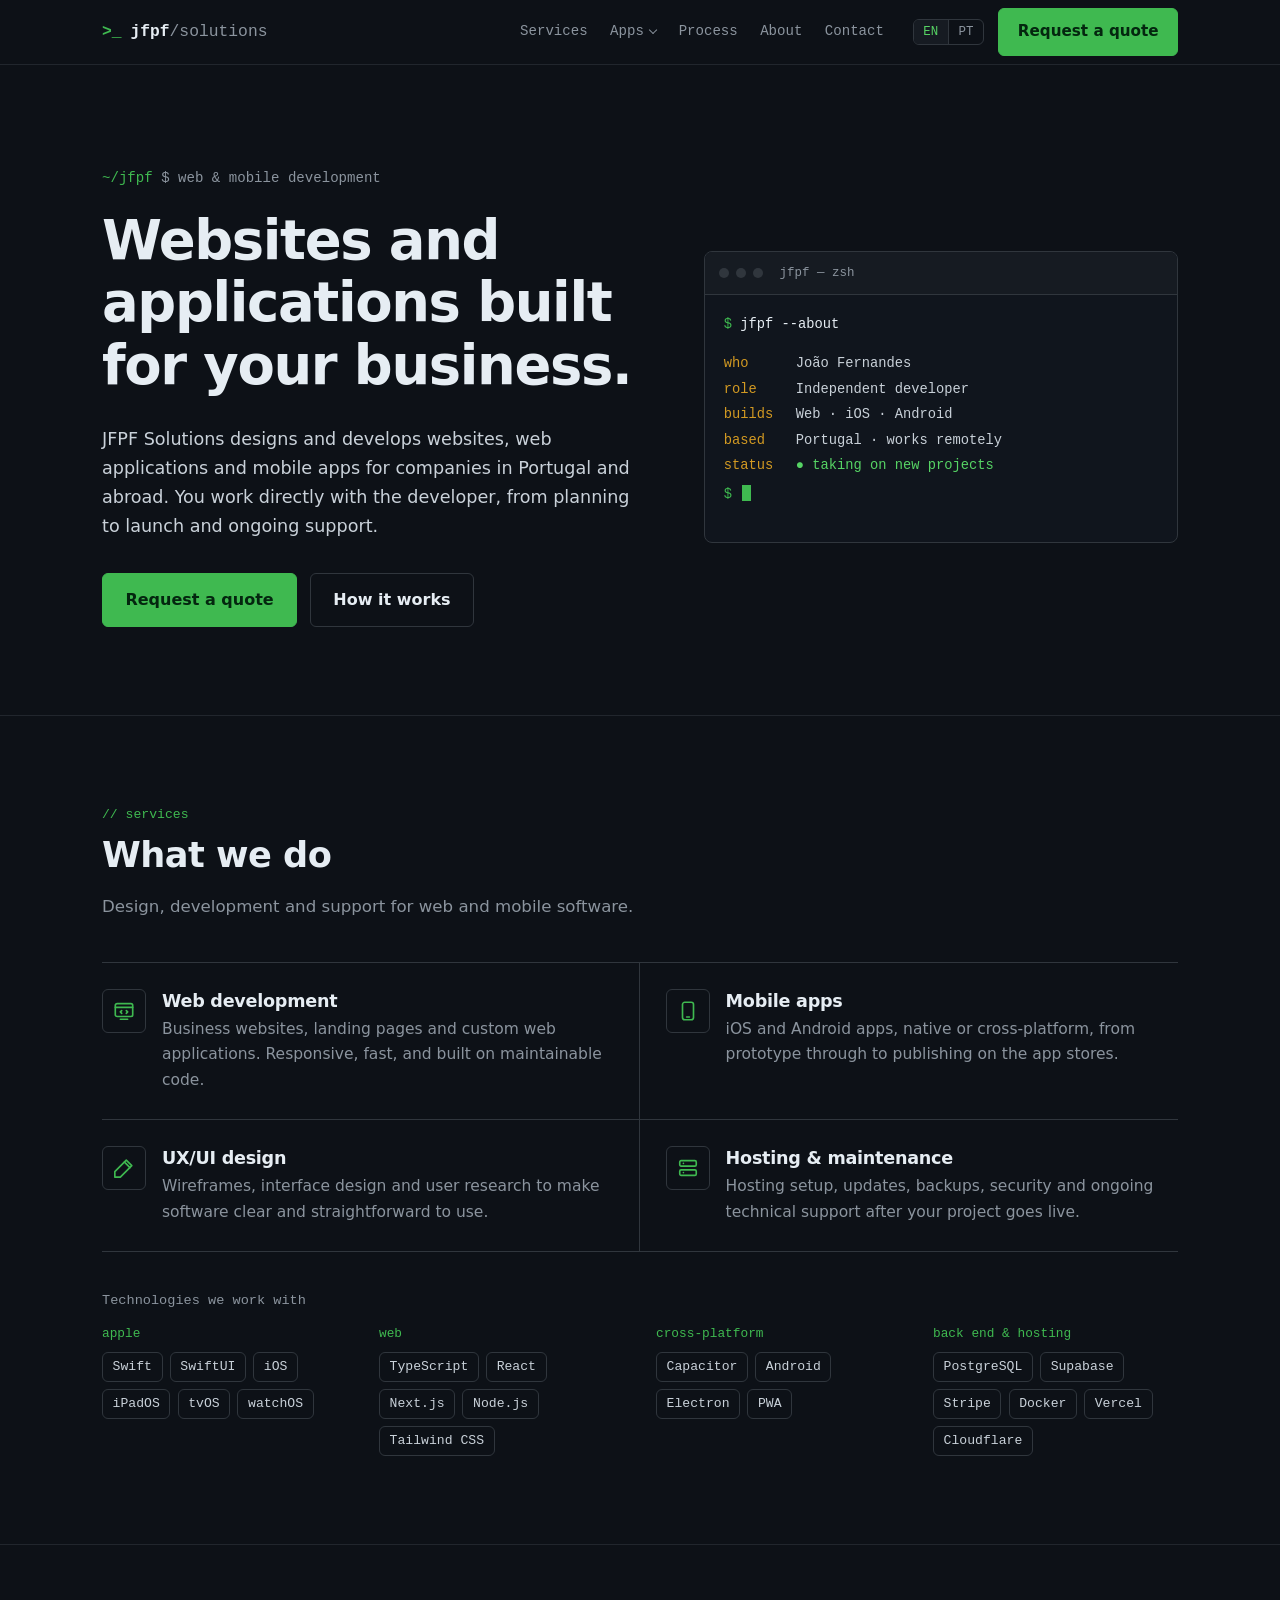
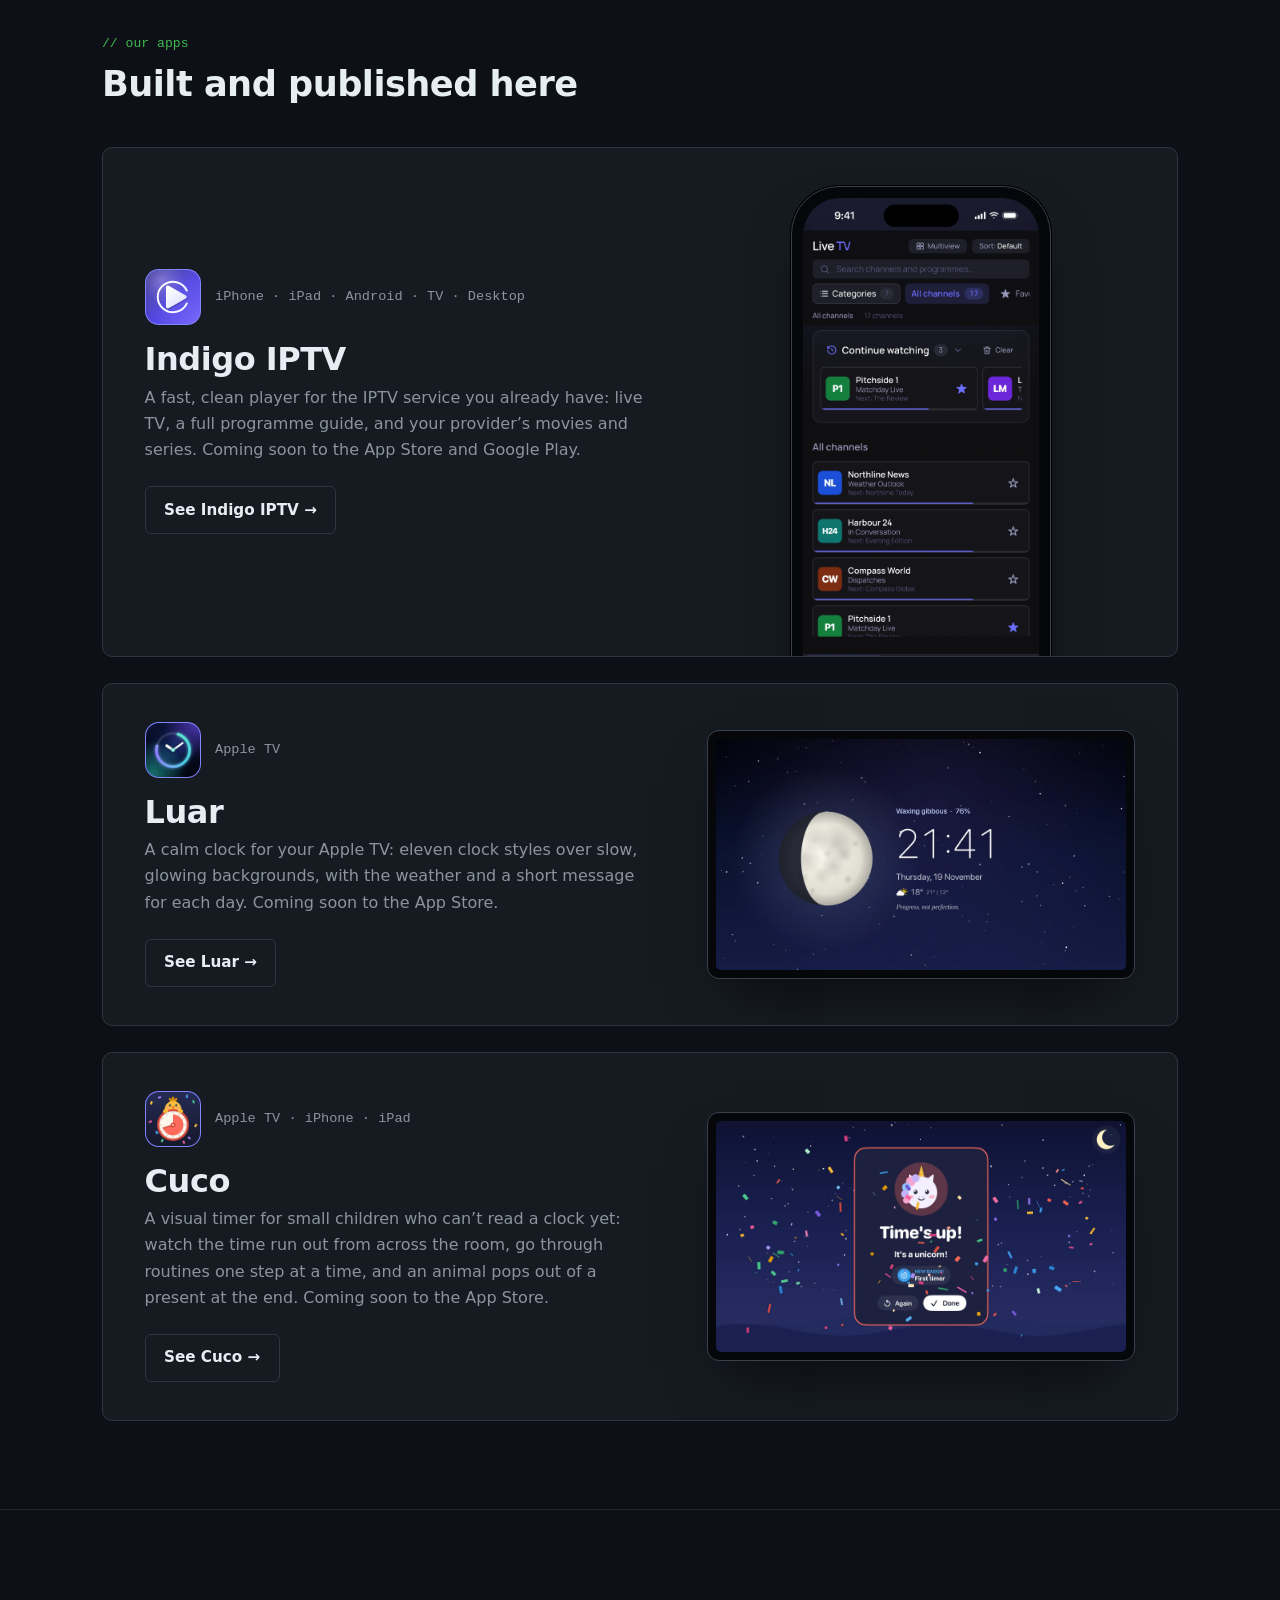
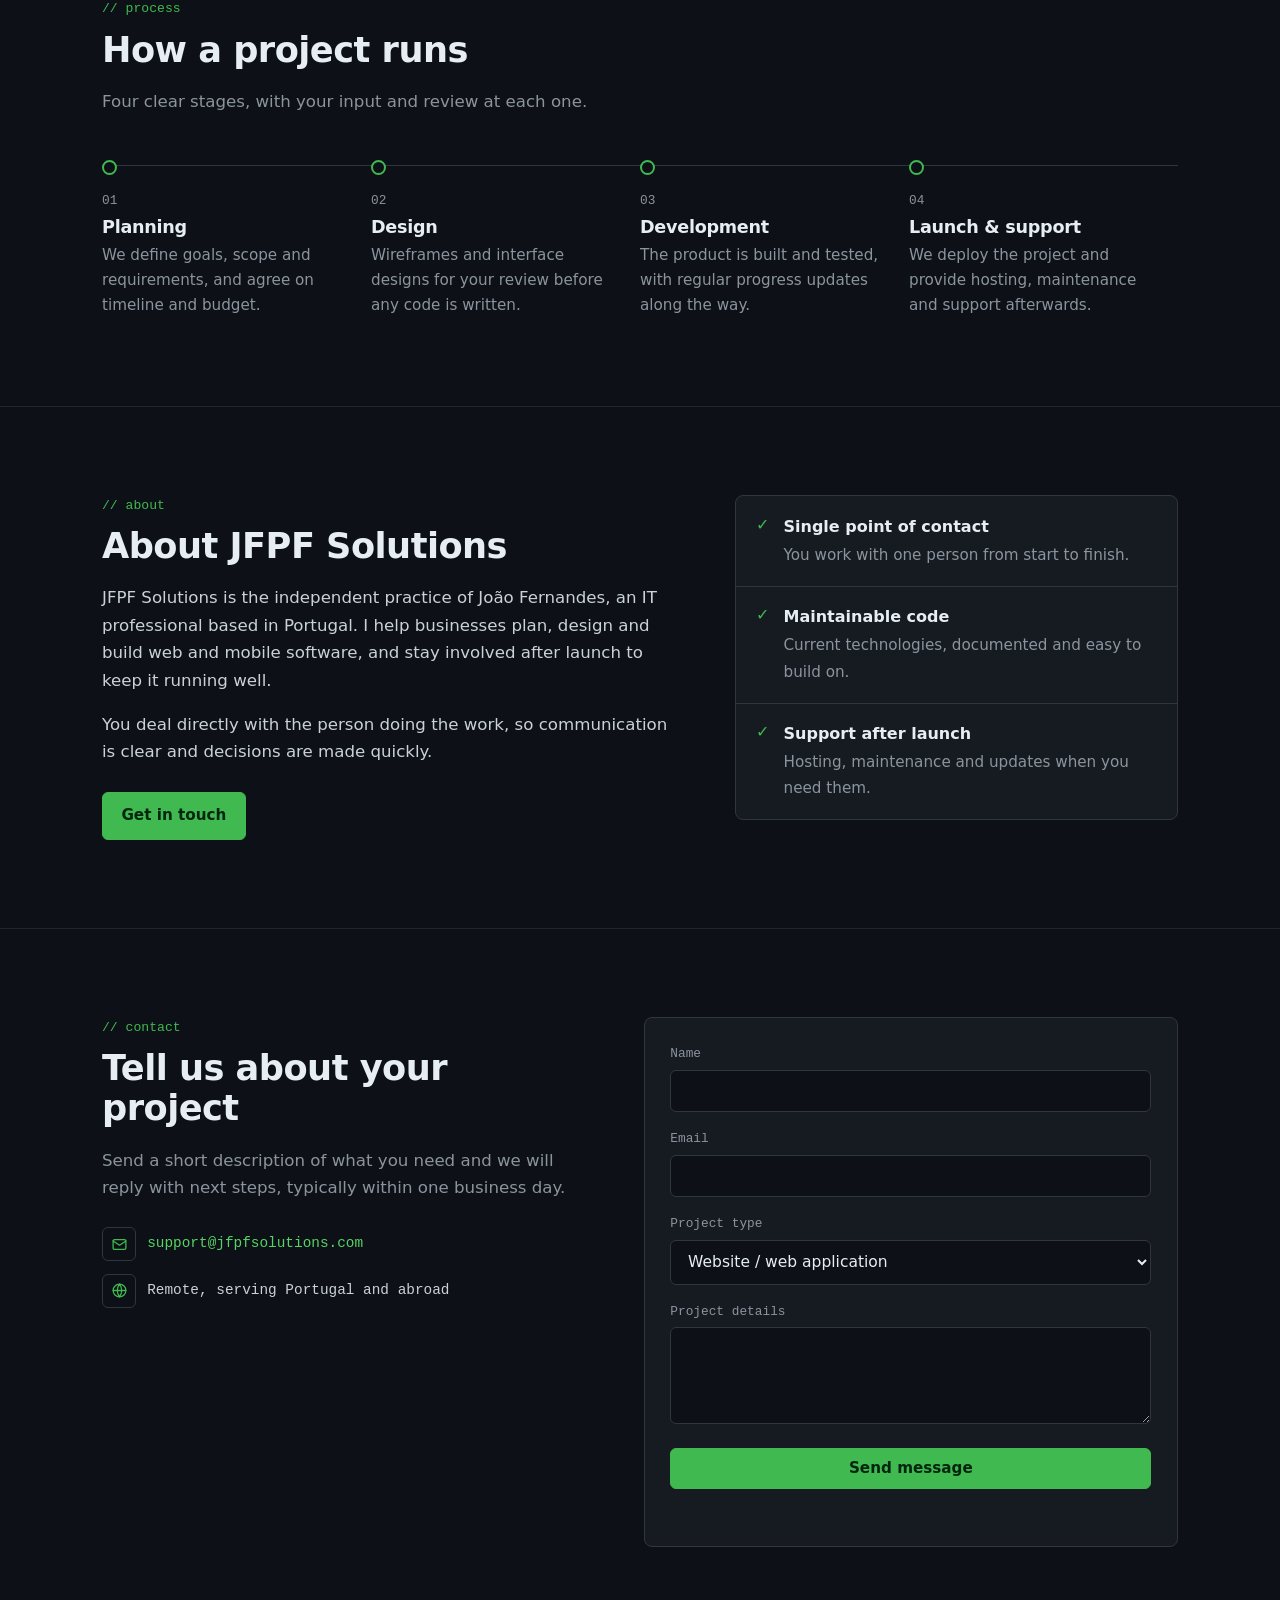
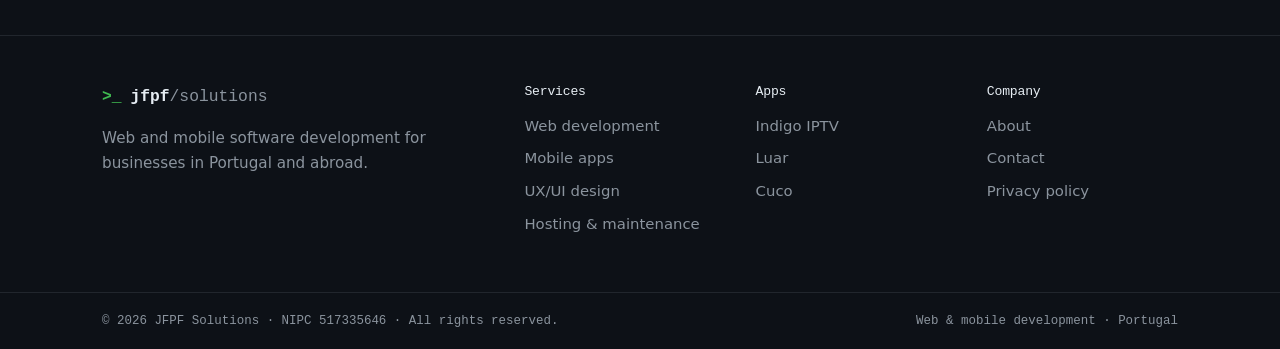
==== index.html @ 8427fa87 "Cuco: app page and privacy policy - /cuco/: the visual timer for children on Apple TV, iPhone and iP" ====
<!doctype html>
<html lang="en">
<head>
<meta charset="utf-8">
<meta name="viewport" content="width=device-width, initial-scale=1">
<title>JFPF Solutions — Web &amp; Mobile Development</title>
<meta name="description" content="JFPF Solutions designs and develops websites, web applications and mobile apps for businesses in Portugal and abroad.">
<link rel="icon" href="assets/favicon.svg">
<link rel="stylesheet" href="css/styles.css">
</head>
<body>

<!-- ===== HEADER ===== -->
<header class="site-header" id="top">
  <div class="container header-inner">
    <a href="#top" class="brand" aria-label="JFPF Solutions">
      <span class="brand-mark" aria-hidden="true">&gt;_</span>
      <span>jfpf<span class="brand-sub">/solutions</span></span>
    </a>

    <button class="nav-toggle" id="navToggle" aria-label="Menu" aria-expanded="false">
      <span></span><span></span><span></span>
    </button>

    <nav class="main-nav" id="mainNav">
      <ul>
        <li><a href="#services" data-en="Services" data-pt="Serviços">Services</a></li>
        <li class="nav-menu">
          <details>
            <summary data-en="Apps" data-pt="Apps">Apps</summary>
            <!-- New app: add it here, in privacy/index.html, in the footer and in #apps. -->
            <ul>
              <li><a href="indigo-iptv/"><img src="assets/indigo/icon.svg" alt="" width="36" height="36"><span>Indigo IPTV<small data-en="Player for your IPTV service" data-pt="Leitor para o seu serviço IPTV">Player for your IPTV service</small></span></a></li>
              <li><a href="luar/"><img src="assets/luar/icon.webp" alt="" width="36" height="36"><span>Luar<small data-en="A calm clock for Apple TV" data-pt="Um relógio calmo para a Apple TV">A calm clock for Apple TV</small></span></a></li>
              <li><a href="cuco/"><img src="assets/cuco/icon.webp" alt="" width="36" height="36"><span>Cuco<small data-en="A visual timer for children" data-pt="Um temporizador visual para crianças">A visual timer for children</small></span></a></li>
              <li class="nav-menu-all"><a href="#apps" data-en="All apps →" data-pt="Todas as apps →">All apps →</a></li>
            </ul>
          </details>
        </li>
        <li><a href="#process" data-en="Process" data-pt="Processo">Process</a></li>
        <li><a href="#about" data-en="About" data-pt="Sobre">About</a></li>
        <li><a href="#contact" data-en="Contact" data-pt="Contacto">Contact</a></li>
      </ul>
      <div class="nav-actions">
        <div class="lang-toggle" role="group" aria-label="Language">
          <button data-lang="en" class="active">EN</button>
          <button data-lang="pt">PT</button>
        </div>
        <a href="#contact" class="btn btn-primary" data-en="Request a quote" data-pt="Pedir orçamento">Request a quote</a>
      </div>
    </nav>
  </div>
</header>

<main>

<!-- ===== HERO ===== -->
<section class="hero">
  <div class="container hero-inner">
    <div>
      <p class="prompt"><b>~/jfpf</b> $ <span data-en="web &amp; mobile development" data-pt="desenvolvimento web e mobile">web &amp; mobile development</span></p>
      <h1 data-en="Websites and applications built for your business."
          data-pt="Websites e aplicações à medida do seu negócio.">
        Websites and applications built for your business.</h1>
      <p class="hero-lead"
         data-en="JFPF Solutions designs and develops websites, web applications and mobile apps for companies in Portugal and abroad. You work directly with the developer, from planning to launch and ongoing support."
         data-pt="A JFPF Solutions concebe e desenvolve websites, aplicações web e apps móveis para empresas em Portugal e no estrangeiro. Trabalha diretamente com o programador, do planeamento ao lançamento e ao suporte contínuo.">
        JFPF Solutions designs and develops websites, web applications and mobile apps for companies in Portugal and abroad. You work directly with the developer, from planning to launch and ongoing support.</p>
      <div class="hero-actions">
        <a href="#contact" class="btn btn-primary btn-lg" data-en="Request a quote" data-pt="Pedir orçamento">Request a quote</a>
        <a href="#process" class="btn btn-outline btn-lg" data-en="How it works" data-pt="Como funciona">How it works</a>
      </div>
    </div>

    <div class="term" aria-label="JFPF Solutions at a glance" role="figure">
      <div class="term-bar" aria-hidden="true"><i></i><i></i><i></i><span>jfpf — zsh</span></div>
      <div class="term-body">
        <p class="cmd">jfpf --about</p>
        <dl>
          <dt data-en="who" data-pt="quem">who</dt><dd>João Fernandes</dd>
          <dt data-en="role" data-pt="função">role</dt><dd data-en="Independent developer" data-pt="Programador independente">Independent developer</dd>
          <dt data-en="builds" data-pt="faz">builds</dt><dd data-en="Web · iOS · Android" data-pt="Web · iOS · Android">Web · iOS · Android</dd>
          <dt data-en="based" data-pt="onde">based</dt><dd data-en="Portugal · works remotely" data-pt="Portugal · trabalho remoto">Portugal · works remotely</dd>
          <dt data-en="status" data-pt="estado">status</dt><dd class="ok" data-en="● taking on new projects" data-pt="● disponível para novos projetos">● taking on new projects</dd>
        </dl>
        <p class="cmd"><span class="cursor" aria-hidden="true"></span></p>
      </div>
    </div>
  </div>
</section>

<!-- ===== SERVICES ===== -->
<section class="section" id="services">
  <div class="container">
    <div class="section-head">
      <span class="eyebrow" data-en="Services" data-pt="Serviços">Services</span>
      <h2 data-en="What we do" data-pt="O que fazemos">What we do</h2>
      <p data-en="Design, development and support for web and mobile software."
         data-pt="Conceção, desenvolvimento e suporte de software web e mobile.">
        Design, development and support for web and mobile software.</p>
    </div>

    <ul class="services">
      <li class="service">
        <div class="service-icon" aria-hidden="true">
          <svg viewBox="0 0 24 24" fill="none" stroke="currentColor" stroke-width="1.8" stroke-linecap="round" stroke-linejoin="round"><rect x="2.5" y="4" width="19" height="14" rx="2"/><path d="M2.5 8h19M8 21h8"/><path d="M9.5 11.5 8 13l1.5 1.5M14.5 11.5 16 13l-1.5 1.5"/></svg>
        </div>
        <div>
          <h3 data-en="Web development" data-pt="Desenvolvimento web">Web development</h3>
          <p data-en="Business websites, landing pages and custom web applications. Responsive, fast, and built on maintainable code."
             data-pt="Sites institucionais, páginas de destino e aplicações web à medida. Responsivos, rápidos e com código sustentável.">
            Business websites, landing pages and custom web applications. Responsive, fast, and built on maintainable code.</p>
        </div>
      </li>

      <li class="service">
        <div class="service-icon" aria-hidden="true">
          <svg viewBox="0 0 24 24" fill="none" stroke="currentColor" stroke-width="1.8" stroke-linecap="round" stroke-linejoin="round"><rect x="6" y="2.5" width="12" height="19" rx="2.5"/><path d="M10.5 18.5h3"/></svg>
        </div>
        <div>
          <h3 data-en="Mobile apps" data-pt="Aplicações móveis">Mobile apps</h3>
          <p data-en="iOS and Android apps, native or cross-platform, from prototype through to publishing on the app stores."
             data-pt="Apps iOS e Android, nativas ou multiplataforma, do protótipo à publicação nas lojas.">
            iOS and Android apps, native or cross-platform, from prototype through to publishing on the app stores.</p>
        </div>
      </li>

      <li class="service">
        <div class="service-icon" aria-hidden="true">
          <svg viewBox="0 0 24 24" fill="none" stroke="currentColor" stroke-width="1.8" stroke-linecap="round" stroke-linejoin="round"><path d="M14.5 3.5 20.5 9.5 8 22H2v-6z"/><path d="M12.5 5.5 18.5 11.5"/></svg>
        </div>
        <div>
          <h3 data-en="UX/UI design" data-pt="Design UX/UI">UX/UI design</h3>
          <p data-en="Wireframes, interface design and user research to make software clear and straightforward to use."
             data-pt="Wireframes, design de interfaces e investigação de utilizadores para tornar o software claro e simples de usar.">
            Wireframes, interface design and user research to make software clear and straightforward to use.</p>
        </div>
      </li>

      <li class="service">
        <div class="service-icon" aria-hidden="true">
          <svg viewBox="0 0 24 24" fill="none" stroke="currentColor" stroke-width="1.8" stroke-linecap="round" stroke-linejoin="round"><rect x="3" y="4" width="18" height="6" rx="1.5"/><rect x="3" y="14" width="18" height="6" rx="1.5"/><path d="M7 7h.01M7 17h.01"/></svg>
        </div>
        <div>
          <h3 data-en="Hosting &amp; maintenance" data-pt="Alojamento e manutenção">Hosting &amp; maintenance</h3>
          <p data-en="Hosting setup, updates, backups, security and ongoing technical support after your project goes live."
             data-pt="Configuração de alojamento, atualizações, cópias de segurança, segurança e suporte técnico contínuo após o lançamento.">
            Hosting setup, updates, backups, security and ongoing technical support after your project goes live.</p>
        </div>
      </li>
    </ul>

    <div class="tech">
      <h3 class="tech-title" data-en="Technologies we work with" data-pt="Tecnologias com que trabalhamos">Technologies we work with</h3>
      <div class="tech-groups">
        <div class="tech-group">
          <h4>Apple</h4>
          <ul><li>Swift</li><li>SwiftUI</li><li>iOS</li><li>iPadOS</li><li>tvOS</li><li>watchOS</li></ul>
        </div>
        <div class="tech-group">
          <h4>Web</h4>
          <ul><li>TypeScript</li><li>React</li><li>Next.js</li><li>Node.js</li><li>Tailwind CSS</li></ul>
        </div>
        <div class="tech-group">
          <h4 data-en="Cross-platform" data-pt="Multiplataforma">Cross-platform</h4>
          <ul><li>Capacitor</li><li>Android</li><li>Electron</li><li>PWA</li></ul>
        </div>
        <div class="tech-group">
          <h4 data-en="Back end &amp; hosting" data-pt="Back end e alojamento">Back end &amp; hosting</h4>
          <ul><li>PostgreSQL</li><li>Supabase</li><li>Stripe</li><li>Docker</li><li>Vercel</li><li>Cloudflare</li></ul>
        </div>
      </div>
    </div>
  </div>
</section>

<!-- ===== PRODUCT ===== -->
<section class="section" id="apps">
  <div class="container">
    <div class="section-head">
      <span class="eyebrow" data-en="Our apps" data-pt="As nossas apps">Our apps</span>
      <h2 data-en="Built and published here" data-pt="Feitas e publicadas aqui">Built and published here</h2>
    </div>
    <div class="product">
      <div>
        <div class="app-name">
          <img class="app-icon" src="assets/indigo/icon.svg" alt="" width="56" height="56">
          <span data-en="iPhone · iPad · Android · TV · Desktop" data-pt="iPhone · iPad · Android · TV · Computador">iPhone · iPad · Android · TV · Desktop</span>
        </div>
        <h3>Indigo IPTV</h3>
        <p data-en="A fast, clean player for the IPTV service you already have: live TV, a full programme guide, and your provider’s movies and series. Coming soon to the App Store and Google Play."
           data-pt="Um leitor rápido e simples para o serviço IPTV que já tem: TV em direto, um guia de programação completo e os filmes e séries do seu fornecedor. Brevemente na App Store e no Google Play.">
          A fast, clean player for the IPTV service you already have: live TV, a full programme guide, and your provider’s movies and series. Coming soon to the App Store and Google Play.</p>
        <a href="indigo-iptv/" class="btn btn-outline" data-en="See Indigo IPTV →" data-pt="Ver o Indigo IPTV →">See Indigo IPTV →</a>
      </div>
      <div class="product-shot phone phone--sm" aria-hidden="true">
        <img src="assets/indigo/phone-live.webp" alt="" width="1179" height="2556" loading="lazy">
      </div>
    </div>
    <div class="product">
      <div>
        <div class="app-name">
          <img class="app-icon" src="assets/luar/icon.webp" alt="" width="56" height="56">
          <span>Apple TV</span>
        </div>
        <h3>Luar</h3>
        <p data-en="A calm clock for your Apple TV: eleven clock styles over slow, glowing backgrounds, with the weather and a short message for each day. Coming soon to the App Store."
           data-pt="Um relógio calmo para a sua Apple TV: onze estilos de relógio sobre fundos suaves e luminosos, com a meteorologia e uma mensagem curta para cada dia. Brevemente na App Store.">
          A calm clock for your Apple TV: eleven clock styles over slow, glowing backgrounds, with the weather and a short message for each day. Coming soon to the App Store.</p>
        <a href="luar/" class="btn btn-outline" data-en="See Luar →" data-pt="Ver o Luar →">See Luar →</a>
      </div>
      <div class="product-shot product-shot--tv" aria-hidden="true">
        <div class="tablet"><img src="assets/luar/tv-moon.webp" alt="" width="2000" height="1125" loading="lazy"></div>
      </div>
    </div>
    <div class="product">
      <div>
        <div class="app-name">
          <img class="app-icon" src="assets/cuco/icon.webp" alt="" width="56" height="56">
          <span>Apple TV · iPhone · iPad</span>
        </div>
        <h3>Cuco</h3>
        <p data-en="A visual timer for small children who can’t read a clock yet: watch the time run out from across the room, go through routines one step at a time, and an animal pops out of a present at the end. Coming soon to the App Store."
           data-pt="Um temporizador visual para crianças pequenas que ainda não sabem ler as horas: o tempo a passar visto do outro lado da sala, rotinas um passo de cada vez, e no fim sai um animal de um presente. Brevemente na App Store.">
          A visual timer for small children who can’t read a clock yet: watch the time run out from across the room, go through routines one step at a time, and an animal pops out of a present at the end. Coming soon to the App Store.</p>
        <a href="cuco/" class="btn btn-outline" data-en="See Cuco →" data-pt="Ver o Cuco →">See Cuco →</a>
      </div>
      <div class="product-shot product-shot--tv" aria-hidden="true">
        <div class="tablet"><img src="assets/cuco/tv-surprise.webp" alt="" width="1920" height="1080" loading="lazy"></div>
      </div>
    </div>
  </div>
</section>

<!-- ===== PROCESS ===== -->
<section class="section" id="process">
  <div class="container">
    <div class="section-head">
      <span class="eyebrow" data-en="Process" data-pt="Processo">Process</span>
      <h2 data-en="How a project runs" data-pt="Como decorre um projeto">How a project runs</h2>
      <p data-en="Four clear stages, with your input and review at each one."
         data-pt="Quatro etapas claras, com o seu contributo e revisão em cada uma.">
        Four clear stages, with your input and review at each one.</p>
    </div>

    <ol class="steps">
      <li class="step">
        <span class="step-num">01</span>
        <h3 data-en="Planning" data-pt="Planeamento">Planning</h3>
        <p data-en="We define goals, scope and requirements, and agree on timeline and budget."
           data-pt="Definimos objetivos, âmbito e requisitos, e acordamos prazo e orçamento.">
          We define goals, scope and requirements, and agree on timeline and budget.</p>
      </li>
      <li class="step">
        <span class="step-num">02</span>
        <h3 data-en="Design" data-pt="Design">Design</h3>
        <p data-en="Wireframes and interface designs for your review before any code is written."
           data-pt="Wireframes e design de interfaces para revisão antes de escrever código.">
          Wireframes and interface designs for your review before any code is written.</p>
      </li>
      <li class="step">
        <span class="step-num">03</span>
        <h3 data-en="Development" data-pt="Desenvolvimento">Development</h3>
        <p data-en="The product is built and tested, with regular progress updates along the way."
           data-pt="O produto é construído e testado, com atualizações de progresso regulares.">
          The product is built and tested, with regular progress updates along the way.</p>
      </li>
      <li class="step">
        <span class="step-num">04</span>
        <h3 data-en="Launch &amp; support" data-pt="Lançamento e suporte">Launch &amp; support</h3>
        <p data-en="We deploy the project and provide hosting, maintenance and support afterwards."
           data-pt="Colocamos o projeto em produção e asseguramos alojamento, manutenção e suporte.">
          We deploy the project and provide hosting, maintenance and support afterwards.</p>
      </li>
    </ol>
  </div>
</section>

<!-- ===== ABOUT ===== -->
<section class="section" id="about">
  <div class="container about-grid">
    <div class="about-text">
      <span class="eyebrow" data-en="About" data-pt="Sobre">About</span>
      <h2 data-en="About JFPF Solutions" data-pt="Sobre a JFPF Solutions">About JFPF Solutions</h2>
      <p data-en="JFPF Solutions is the independent practice of João Fernandes, an IT professional based in Portugal. I help businesses plan, design and build web and mobile software, and stay involved after launch to keep it running well."
         data-pt="A JFPF Solutions é a atividade independente de João Fernandes, profissional de TI sediado em Portugal. Ajudo empresas a planear, conceber e construir software web e mobile, e mantenho o acompanhamento após o lançamento.">
        JFPF Solutions is the independent practice of João Fernandes, an IT professional based in Portugal. I help businesses plan, design and build web and mobile software, and stay involved after launch to keep it running well.</p>
      <p data-en="You deal directly with the person doing the work, so communication is clear and decisions are made quickly."
         data-pt="Trabalha diretamente com quem executa o projeto, pelo que a comunicação é clara e as decisões são rápidas.">
        You deal directly with the person doing the work, so communication is clear and decisions are made quickly.</p>
      <a href="#contact" class="btn btn-primary" data-en="Get in touch" data-pt="Entrar em contacto">Get in touch</a>
    </div>
    <ul class="about-points">
      <li><strong data-en="Single point of contact" data-pt="Ponto de contacto único">Single point of contact</strong><span data-en="You work with one person from start to finish." data-pt="Trabalha com uma pessoa do início ao fim.">You work with one person from start to finish.</span></li>
      <li><strong data-en="Maintainable code" data-pt="Código sustentável">Maintainable code</strong><span data-en="Current technologies, documented and easy to build on." data-pt="Tecnologias atuais, documentadas e fáceis de manter.">Current technologies, documented and easy to build on.</span></li>
      <li><strong data-en="Support after launch" data-pt="Suporte após o lançamento">Support after launch</strong><span data-en="Hosting, maintenance and updates when you need them." data-pt="Alojamento, manutenção e atualizações quando precisar.">Hosting, maintenance and updates when you need them.</span></li>
    </ul>
  </div>
</section>

<!-- ===== CONTACT ===== -->
<section class="section" id="contact">
  <div class="container contact-grid">
    <div class="contact-intro">
      <span class="eyebrow" data-en="Contact" data-pt="Contacto">Contact</span>
      <h2 data-en="Tell us about your project" data-pt="Fale-nos do seu projeto">Tell us about your project</h2>
      <p data-en="Send a short description of what you need and we will reply with next steps, typically within one business day."
         data-pt="Envie uma breve descrição do que precisa e responderemos com os próximos passos, normalmente em um dia útil.">
        Send a short description of what you need and we will reply with next steps, typically within one business day.</p>
      <ul class="contact-list">
        <li>
          <span class="ci" aria-hidden="true">
            <svg viewBox="0 0 24 24" fill="none" stroke="currentColor" stroke-width="1.8" stroke-linecap="round" stroke-linejoin="round"><rect x="3" y="5" width="18" height="14" rx="2"/><path d="m3 7 9 6 9-6"/></svg>
          </span>
          <a href="mailto:support@jfpfsolutions.com">support@jfpfsolutions.com</a>
        </li>
        <li>
          <span class="ci" aria-hidden="true">
            <svg viewBox="0 0 24 24" fill="none" stroke="currentColor" stroke-width="1.8" stroke-linecap="round" stroke-linejoin="round"><circle cx="12" cy="12" r="9"/><path d="M3 12h18M12 3a15 15 0 0 1 0 18M12 3a15 15 0 0 0 0 18"/></svg>
          </span>
          <span data-en="Remote, serving Portugal and abroad" data-pt="Remoto, para Portugal e estrangeiro">Remote, serving Portugal and abroad</span>
        </li>
      </ul>
    </div>

    <form class="form-card" id="contactForm" novalidate>
      <div class="field">
        <label for="c-name" data-en="Name" data-pt="Nome">Name</label>
        <input type="text" id="c-name" name="name" required autocomplete="name">
      </div>
      <div class="field">
        <label for="c-email" data-en="Email" data-pt="Email">Email</label>
        <input type="email" id="c-email" name="email" required autocomplete="email">
      </div>
      <div class="field">
        <label for="c-type" data-en="Project type" data-pt="Tipo de projeto">Project type</label>
        <select id="c-type" name="project">
          <option value="Website" data-en="Website / web application" data-pt="Website / aplicação web">Website / web application</option>
          <option value="Mobile app" data-en="Mobile app" data-pt="Aplicação móvel">Mobile app</option>
          <option value="Design" data-en="UX/UI design" data-pt="Design UX/UI">UX/UI design</option>
          <option value="Hosting" data-en="Hosting / maintenance" data-pt="Alojamento / manutenção">Hosting / maintenance</option>
          <option value="Other" data-en="Other" data-pt="Outro">Other</option>
        </select>
      </div>
      <div class="field">
        <label for="c-msg" data-en="Project details" data-pt="Detalhes do projeto">Project details</label>
        <textarea id="c-msg" name="message" rows="4" required></textarea>
      </div>
      <div class="hp-field" aria-hidden="true">
        <label>Leave empty<input type="text" name="website" tabindex="-1" autocomplete="off"></label>
      </div>
      <button type="submit" class="btn btn-primary btn-block" data-en="Send message" data-pt="Enviar mensagem">Send message</button>
      <p class="form-status" id="contactStatus" role="status"></p>
    </form>
  </div>
</section>

</main>

<!-- ===== FOOTER ===== -->
<footer class="site-footer">
  <div class="container footer-inner footer-inner--4">
    <div class="footer-brand">
      <a href="#top" class="brand" aria-label="JFPF Solutions">
        <span class="brand-mark" aria-hidden="true">&gt;_</span>
        <span>jfpf<span class="brand-sub">/solutions</span></span>
      </a>
      <p data-en="Web and mobile software development for businesses in Portugal and abroad."
         data-pt="Desenvolvimento de software web e mobile para empresas em Portugal e no estrangeiro.">
        Web and mobile software development for businesses in Portugal and abroad.</p>
    </div>
    <div class="footer-col">
      <h4 data-en="Services" data-pt="Serviços">Services</h4>
      <ul>
        <li><a href="#services" data-en="Web development" data-pt="Desenvolvimento web">Web development</a></li>
        <li><a href="#services" data-en="Mobile apps" data-pt="Aplicações móveis">Mobile apps</a></li>
        <li><a href="#services" data-en="UX/UI design" data-pt="Design UX/UI">UX/UI design</a></li>
        <li><a href="#services" data-en="Hosting &amp; maintenance" data-pt="Alojamento e manutenção">Hosting &amp; maintenance</a></li>
      </ul>
    </div>
    <div class="footer-col">
      <h4 data-en="Apps" data-pt="Apps">Apps</h4>
      <ul>
        <li><a href="indigo-iptv/">Indigo IPTV</a></li>
        <li><a href="luar/">Luar</a></li>
        <li><a href="cuco/">Cuco</a></li>
      </ul>
    </div>
    <div class="footer-col">
      <h4 data-en="Company" data-pt="Empresa">Company</h4>
      <ul>
        <li><a href="#about" data-en="About" data-pt="Sobre">About</a></li>
        <li><a href="#contact" data-en="Contact" data-pt="Contacto">Contact</a></li>
        <li><a href="privacy/" data-en="Privacy policy" data-pt="Política de privacidade">Privacy policy</a></li>
      </ul>
    </div>
  </div>
  <div class="footer-bottom">
    <div class="container footer-bottom-inner">
      <span>&copy; <span id="year"></span> JFPF Solutions &middot; NIPC 517335646 &middot;
        <span data-en="All rights reserved." data-pt="Todos os direitos reservados.">All rights reserved.</span></span>
      <span data-en="Web &amp; mobile development · Portugal" data-pt="Desenvolvimento web e mobile · Portugal">Web &amp; mobile development · Portugal</span>
    </div>
  </div>
</footer>

<script src="js/main.js"></script>
</body>
</html>
---- css/styles.css ----
/* ===== JFPF Solutions — stylesheet =====
   Dark, flat and typographic: one green accent, monospace for labels and
   navigation, 1px borders instead of shadows, no gradients. System fonts only,
   so the site loads nothing from third parties. */
:root{
  color-scheme:dark;
  --bg:#0d1117;
  --bg-2:#10151d;
  --surface:#161b22;
  --line:#30363d;
  --line-soft:#21262d;
  --text:#e6edf3;
  --text-2:#c9d1d9;
  --muted:#8b949e;
  --green:#3fb950;
  --green-hi:#56d364;
  --green-ink:#04260f;
  --amber:#d29922;
  --radius:6px;
  --maxw:1120px;
  --ff:system-ui,-apple-system,"Segoe UI",Roboto,Helvetica,Arial,sans-serif;
  --mono:ui-monospace,"SF Mono","JetBrains Mono","Cascadia Code",Menlo,Consolas,monospace;
}
*{box-sizing:border-box}
html{scroll-behavior:smooth}
body{margin:0;font-family:var(--ff);color:var(--text-2);background:var(--bg);line-height:1.65;-webkit-font-smoothing:antialiased}
img{max-width:100%;height:auto;display:block}
a{color:var(--green-hi);text-decoration:none}
a:hover{text-decoration:underline;text-underline-offset:3px}
h1,h2,h3,h4{line-height:1.15;margin:0 0 .5em;color:var(--text);font-weight:700;letter-spacing:-.015em}
h1{font-size:clamp(2.1rem,5vw,3.4rem);letter-spacing:-.025em}
h2{font-size:clamp(1.6rem,3.2vw,2.2rem)}
h3{font-size:1.1rem}
p{margin:0 0 1em}
.container{width:100%;max-width:var(--maxw);margin:0 auto;padding:0 22px}
.mono{font-family:var(--mono)}
:focus-visible{outline:2px solid var(--green);outline-offset:2px}

/* ===== Buttons ===== */
.btn{display:inline-flex;align-items:center;justify-content:center;gap:.5em;
  padding:.65rem 1.15rem;border-radius:var(--radius);font-weight:600;font-size:.95rem;
  border:1px solid transparent;cursor:pointer;transition:background-color .15s,border-color .15s,color .15s;white-space:nowrap;font-family:inherit}
.btn:hover{text-decoration:none}
.btn-primary{background:var(--green);color:var(--green-ink);border-color:var(--green)}
.btn-primary:hover{background:var(--green-hi);border-color:var(--green-hi)}
.btn-outline{background:transparent;color:var(--text);border-color:var(--line)}
.btn-outline:hover{border-color:var(--muted);background:var(--surface)}
.btn-lg{padding:.8rem 1.4rem;font-size:1rem}
.btn-block{width:100%}

/* ===== Header ===== */
.site-header{position:sticky;top:0;z-index:50;background:var(--bg);border-bottom:1px solid var(--line-soft)}
.header-inner{display:flex;align-items:center;justify-content:space-between;height:64px;gap:1rem}
.brand{display:flex;align-items:center;gap:.55rem;color:var(--text);font-family:var(--mono);font-weight:700;font-size:1.02rem}
.brand:hover{text-decoration:none}
.brand-mark{color:var(--green)}
.brand-sub{color:var(--muted);font-weight:500}
.main-nav{display:flex;align-items:center;gap:1.8rem}
.main-nav>ul{display:flex;align-items:center;gap:1.4rem;list-style:none;margin:0;padding:0}
.main-nav>ul>li>a{display:block;color:var(--muted);font-family:var(--mono);font-size:.88rem;white-space:nowrap}
.main-nav>ul>li>a:hover{color:var(--text);text-decoration:none}

/* Apps menu: one header entry however many apps there are. It's a <details>,
   so it opens without JavaScript; main.js closes it on outside click / Escape. */
.nav-menu{position:relative}
.nav-menu summary{display:flex;align-items:center;gap:.45em;cursor:pointer;list-style:none;user-select:none;
  color:var(--muted);font-family:var(--mono);font-size:.88rem;white-space:nowrap}
.nav-menu summary::-webkit-details-marker{display:none}
.nav-menu summary::after{content:"";width:.36em;height:.36em;border:solid currentColor;border-width:0 1.5px 1.5px 0;
  transform:translateY(-.15em) rotate(45deg);transition:transform .15s}
.nav-menu details[open] summary::after{transform:translateY(.1em) rotate(-135deg)}
.nav-menu summary:hover,.nav-menu details[open] summary{color:var(--text)}
.nav-menu ul{position:absolute;top:calc(100% + 21px);left:50%;transform:translateX(-50%);width:max-content;min-width:280px;list-style:none;margin:0;padding:.4rem;
  background:var(--surface);border:1px solid var(--line);border-radius:0 0 8px 8px}
.nav-menu ul a{display:flex;align-items:center;gap:.8rem;padding:.55rem .6rem;border-radius:var(--radius);
  color:var(--text);font-weight:600;font-size:.94rem;line-height:1.3}
.nav-menu ul a:hover{background:var(--bg-2);text-decoration:none}
.nav-menu ul img{width:36px;height:36px;border-radius:9px;flex:0 0 auto}
.nav-menu ul small{display:block;margin-top:.15rem;font-family:var(--mono);font-weight:400;font-size:.74rem;color:var(--muted)}
.nav-menu .nav-menu-all{margin-top:.35rem;padding-top:.35rem;border-top:1px solid var(--line-soft)}
.nav-menu .nav-menu-all a{font-family:var(--mono);font-weight:400;font-size:.8rem;color:var(--muted)}
.nav-menu .nav-menu-all a:hover{color:var(--text)}
.nav-actions{display:flex;align-items:center;gap:.9rem}
.lang-toggle{display:inline-flex;border:1px solid var(--line);border-radius:var(--radius);overflow:hidden}
.lang-toggle button{border:0;background:none;padding:.3rem .6rem;font-family:var(--mono);font-size:.78rem;color:var(--muted);cursor:pointer}
.lang-toggle button+button{border-left:1px solid var(--line)}
.lang-toggle button.active{background:var(--surface);color:var(--green-hi)}

.nav-toggle{display:none;flex-direction:column;gap:5px;background:none;border:0;cursor:pointer;padding:8px}
.nav-toggle span{width:22px;height:2px;background:var(--text);transition:.2s}
.nav-toggle[aria-expanded="true"] span:nth-child(1){transform:translateY(7px) rotate(45deg)}
.nav-toggle[aria-expanded="true"] span:nth-child(2){opacity:0}
.nav-toggle[aria-expanded="true"] span:nth-child(3){transform:translateY(-7px) rotate(-45deg)}

/* ===== Hero ===== */
.hero{padding:clamp(3.5rem,8vw,6.5rem) 0 clamp(3rem,7vw,5.5rem);border-bottom:1px solid var(--line-soft)}
.hero-inner{display:grid;grid-template-columns:1.15fr 1fr;gap:3.5rem;align-items:center}
.prompt{font-family:var(--mono);font-size:.88rem;color:var(--muted);margin:0 0 1.2rem}
.prompt b{color:var(--green);font-weight:500}
.hero h1{max-width:16ch}
.hero-lead{font-size:1.1rem;color:var(--text-2);max-width:56ch;margin:1.1rem 0 2rem}
.hero-actions{display:flex;gap:.8rem;flex-wrap:wrap}

/* Terminal window: plain facts, set out like command output. */
.term{background:var(--bg-2);border:1px solid var(--line);border-radius:8px;overflow:hidden;font-family:var(--mono);font-size:.86rem}
.term-bar{display:flex;align-items:center;gap:7px;padding:.65rem .9rem;border-bottom:1px solid var(--line);background:var(--surface)}
.term-bar i{width:10px;height:10px;border-radius:50%;background:var(--line)}
.term-bar span{margin-left:.6rem;color:var(--muted);font-size:.78rem}
.term-body{padding:1.1rem 1.2rem 1.3rem;line-height:1.85}
.term-body .cmd{color:var(--text)}
.term-body .cmd::before{content:"$ ";color:var(--green)}
.term-body dl{display:grid;grid-template-columns:max-content 1fr;gap:0 1.4rem;margin:.4rem 0 .2rem}
.term-body dt{color:var(--amber)}
.term-body dd{margin:0;color:var(--text-2)}
.term-body .ok{color:var(--green-hi)}
.cursor{display:inline-block;width:.6em;height:1.1em;vertical-align:-.2em;background:var(--green);margin-left:.15em;animation:blink 1.1s steps(1) infinite}
@keyframes blink{50%{opacity:0}}
@media (prefers-reduced-motion:reduce){.cursor{animation:none}html{scroll-behavior:auto}}

/* ===== Sections ===== */
.section{padding:clamp(3.5rem,7vw,5.5rem) 0;border-bottom:1px solid var(--line-soft)}
.section-head{max-width:640px;margin:0 0 2.6rem}
.section-head p{color:var(--muted);font-size:1.04rem;margin:0}
.eyebrow{display:block;font-family:var(--mono);font-size:.82rem;color:var(--green);margin-bottom:.6rem;text-transform:lowercase}
.eyebrow::before{content:"// "}

/* ===== Services: a ruled list rather than a row of icon cards ===== */
.services{list-style:none;margin:0;padding:0;display:grid;grid-template-columns:1fr 1fr;border-top:1px solid var(--line)}
.service{display:grid;grid-template-columns:44px 1fr;gap:1rem;padding:1.6rem 1.6rem 1.6rem 0;border-bottom:1px solid var(--line)}
.service:nth-child(odd){border-right:1px solid var(--line)}
.service:nth-child(even){padding-left:1.6rem;padding-right:0}
.service-icon{width:44px;height:44px;border:1px solid var(--line);border-radius:var(--radius);display:flex;align-items:center;justify-content:center;color:var(--green)}
.service-icon svg{width:22px;height:22px}
.service h3{margin:.15rem 0 .35rem}
.service p{color:var(--muted);margin:0;font-size:.97rem}

/* Technologies, grouped by area so the list can grow without turning into a wall of tags. */
.tech{margin-top:2.6rem}
.tech-title{font-family:var(--mono);font-size:.85rem;font-weight:500;color:var(--muted);letter-spacing:0;margin:0 0 1.1rem}
.tech-groups{display:grid;grid-template-columns:repeat(4,1fr);gap:1.8rem 2rem}
.tech-group h4{font-family:var(--mono);font-size:.8rem;font-weight:500;color:var(--green);letter-spacing:0;text-transform:lowercase;margin:0 0 .65rem}
.tech-group ul{list-style:none;display:flex;flex-wrap:wrap;gap:.45rem;margin:0;padding:0;font-family:var(--mono);font-size:.82rem}
.tech-group li{padding:.2rem .6rem;border:1px solid var(--line);border-radius:var(--radius);color:var(--text-2)}

/* ===== Process: one connected track ===== */
.steps{list-style:none;margin:0;padding:0;display:grid;grid-template-columns:repeat(4,1fr);gap:0;position:relative}
.step{position:relative;padding:2.1rem 1.4rem 0 0}
.step::before{content:"";position:absolute;top:.55rem;left:0;right:0;height:1px;background:var(--line)}
.step::after{content:"";position:absolute;top:calc(.55rem - 5px);left:0;width:11px;height:11px;border-radius:50%;background:var(--bg);border:2px solid var(--green)}
.step-num{display:block;font-family:var(--mono);font-size:.8rem;color:var(--muted);margin-bottom:.35rem}
.step h3{margin:0 0 .35rem}
.step p{color:var(--muted);margin:0;font-size:.95rem}

/* ===== About ===== */
.about-grid{display:grid;grid-template-columns:1.3fr 1fr;gap:3.5rem;align-items:start}
.about-text p{font-size:1.04rem}
.about-text .btn{margin-top:.6rem}
.about-points{list-style:none;margin:0;padding:0;border:1px solid var(--line);border-radius:8px;background:var(--surface)}
.about-points li{padding:1.1rem 1.3rem 1.1rem 3rem;position:relative}
.about-points li+li{border-top:1px solid var(--line)}
.about-points li::before{content:"✓";position:absolute;left:1.25rem;top:1.05rem;font-family:var(--mono);color:var(--green)}
.about-points strong{display:block;color:var(--text);margin-bottom:.1rem}
.about-points span{color:var(--muted);font-size:.95rem}

/* ===== Contact ===== */
.contact-grid{display:grid;grid-template-columns:1fr 1.1fr;gap:3.5rem;align-items:start}
.contact-intro p{color:var(--muted);font-size:1.04rem}
.contact-list{list-style:none;margin:1.6rem 0 0;padding:0;display:grid;gap:.8rem;font-family:var(--mono);font-size:.9rem}
.contact-list li{display:flex;align-items:center;gap:.7rem;color:var(--text-2)}
.ci{width:34px;height:34px;flex:0 0 auto;border:1px solid var(--line);border-radius:var(--radius);display:flex;align-items:center;justify-content:center;color:var(--green)}
.ci svg{width:17px;height:17px}
.form-card{background:var(--surface);border:1px solid var(--line);border-radius:8px;padding:1.6rem}
.field{margin-bottom:1rem}
.field label{display:block;font-family:var(--mono);font-size:.8rem;margin-bottom:.35rem;color:var(--muted)}
.field input,.field select,.field textarea{width:100%;padding:.7rem .8rem;border:1px solid var(--line);border-radius:var(--radius);
  font-family:inherit;font-size:.97rem;color:var(--text);background:var(--bg)}
.field input:focus,.field select:focus,.field textarea:focus{outline:none;border-color:var(--green);box-shadow:0 0 0 3px rgba(63,185,80,.18)}
.field textarea{resize:vertical}
.field .invalid{border-color:#f85149}
.hp-field{position:absolute!important;left:-9999px;width:1px;height:1px;overflow:hidden}
.form-status{margin:.9rem 0 0;font-size:.92rem;min-height:1.2em}
.form-status.ok{color:var(--green-hi)}.form-status.err{color:#f85149}

/* ===== Footer ===== */
.site-footer{background:var(--bg);color:var(--muted)}
.footer-inner{display:grid;grid-template-columns:2fr 1fr 1fr;gap:2.5rem;padding:3rem 22px}
.footer-inner--4{grid-template-columns:2fr 1fr 1fr 1fr}
.footer-brand p{margin:.9rem 0 0;max-width:36ch;font-size:.95rem}
.footer-col h4{font-family:var(--mono);font-weight:500;font-size:.82rem;color:var(--text);margin-bottom:.9rem}
.footer-col ul{list-style:none;padding:0;margin:0;font-size:.93rem}
.footer-col li{margin-bottom:.5rem}
.footer-col a{color:var(--muted)}
.footer-col a:hover{color:var(--text)}
.footer-bottom{border-top:1px solid var(--line-soft)}
.footer-bottom-inner{display:flex;justify-content:space-between;gap:1rem;flex-wrap:wrap;padding:1.1rem 22px;font-family:var(--mono);font-size:.78rem;color:var(--muted)}

/* ===== Language blocks =====
   Long passages (the privacy policy, FAQ answers) are written out once per
   language rather than as data-en/data-pt attributes; main.js sets <html lang>. */
html:not([lang="pt"]) .only-pt,html[lang="pt"] .only-en{display:none!important}

/* ===== Product teaser (home) ===== */
.product{display:grid;grid-template-columns:1.2fr 1fr;gap:3rem;align-items:center;
  border:1px solid var(--line);border-radius:10px;background:var(--surface);padding:2.4rem 2.6rem;overflow:hidden}
.product h3{font-size:clamp(1.5rem,2.6vw,2rem);margin-bottom:.4rem}
.product p{color:var(--muted)}
.product-shot{justify-self:center;margin-bottom:-6.5rem}
.product .btn{margin-top:.4rem}
.product+.product{margin-top:1.6rem}

/* ===== Device frames for screenshots ===== */
.phone{position:relative;width:min(300px,72vw);border-radius:54px;padding:12px;
  background:#05070a;border:1px solid #3a414b;box-shadow:0 0 0 1px #000,0 30px 60px -20px rgba(0,0,0,.7)}
.phone img,.phone video{display:block;width:100%;height:auto;aspect-ratio:1179/2556;object-fit:cover;border-radius:42px}
.phone--sm{width:min(260px,64vw);border-radius:48px;padding:11px}
.phone--sm img{border-radius:37px}
.tablet{border-radius:26px;padding:14px;background:#05070a;border:1px solid #3a414b;box-shadow:0 30px 60px -24px rgba(0,0,0,.7)}
.tablet img{border-radius:14px;width:100%}
.landscape{border-radius:40px;padding:12px;background:#05070a;border:1px solid #3a414b;box-shadow:0 30px 60px -24px rgba(0,0,0,.7)}
.landscape img{border-radius:29px;width:100%}

/* ===== App page ===== */
.crumbs{font-family:var(--mono);font-size:.82rem;color:var(--muted);margin:0 0 1.4rem}
.crumbs a{color:var(--muted)}
.crumbs a:hover{color:var(--text)}
.app-hero{display:grid;grid-template-columns:1.1fr 1fr;gap:4.5rem;align-items:center}
.app-hero .phones{display:flex;justify-content:center;align-items:flex-end;gap:0;padding:1rem 0 3rem}
.app-hero .phones .phone+.phone{margin-left:-36px;margin-bottom:-44px;transform:rotate(4deg)}
.app-name{display:flex;align-items:center;gap:.9rem;margin-bottom:1rem}
.app-icon{width:56px;height:56px;border-radius:14px;flex:0 0 auto;display:grid;place-items:center;
  background:#6c6fff;color:#fff;font-size:1.4rem;border:1px solid rgba(255,255,255,.15)}
.app-name span{font-family:var(--mono);font-size:.85rem;color:var(--muted)}
.stores{display:flex;flex-wrap:wrap;gap:.7rem;margin-top:1.8rem}
.store{display:inline-flex;flex-direction:column;justify-content:center;padding:.5rem 1rem;min-width:170px;
  border:1px solid var(--line);border-radius:var(--radius);background:var(--surface);line-height:1.3}
.store small{font-family:var(--mono);font-size:.72rem;color:var(--muted)}
.store b{color:var(--text);font-weight:600}
.notice{margin-top:1.6rem;padding:.9rem 1.1rem;border:1px solid var(--line);border-left:3px solid var(--amber);
  border-radius:var(--radius);background:var(--bg-2);font-size:.93rem;color:var(--text-2)}
.notice strong{color:var(--text)}

.gallery{display:grid;grid-template-columns:repeat(4,1fr);gap:3.2rem 2.6rem;align-items:start;padding:0 .5rem}
.gallery figure{margin:0;display:flex;flex-direction:column;align-items:center}
.gallery .phone{width:100%;max-width:240px}
.gallery figcaption,.shot figcaption{margin-top:1.3rem;font-family:var(--mono);font-size:.8rem;color:var(--muted);text-align:center}
.gallery figcaption b,.shot figcaption b{color:var(--text-2);font-weight:500}
.shot{margin:0}
.wide-shots{display:grid;grid-template-columns:1.25fr 1fr;gap:3rem;align-items:center;margin-bottom:5rem}

.platforms{list-style:none;margin:2rem 0 0;padding:0;display:flex;flex-wrap:wrap;gap:.5rem;font-family:var(--mono);font-size:.85rem}
.platforms li{padding:.25rem .65rem;border:1px solid var(--line);border-radius:var(--radius);color:var(--text-2)}
.platforms li.soon{border-style:dashed;color:var(--muted)}

.plans{display:grid;grid-template-columns:1fr 1fr;gap:1.6rem;align-items:start}
.plan{border:1px solid var(--line);border-radius:8px;background:var(--bg-2);padding:1.6rem 1.6rem 1.4rem}
.plan--premium{border-color:#6c6fff}
.plan h3{margin:0 0 .2rem}
.plan-price{font-family:var(--mono);font-size:1.5rem;color:var(--text);margin:0 0 1.2rem}
.plan-price small{display:block;font-size:.85rem;color:var(--muted);margin-top:.25rem}
.plan .about-points{background:var(--bg)}
.tv-shot{max-width:880px;margin:0 auto 5rem}
.tv-shot .tablet{border-radius:12px;padding:8px}
.tv-shot .tablet img{border-radius:5px}

/* ===== TV apps (Luar): screenshots in a thin TV frame ===== */
.app-hero .tv-shot{margin:0;max-width:none}
.tv-grid{display:grid;grid-template-columns:repeat(2,1fr);gap:3rem 2.6rem}
.tv-grid .shot .tablet,.product-shot--tv .tablet{border-radius:12px;padding:8px}
.tv-grid .shot .tablet img,.product-shot--tv .tablet img{border-radius:5px}
.product-shot--tv{margin-bottom:0;width:100%}

.faq{border-top:1px solid var(--line);max-width:820px}
.faq details{border-bottom:1px solid var(--line)}
.faq summary{cursor:pointer;list-style:none;padding:1.1rem 2rem 1.1rem 0;position:relative;color:var(--text);font-weight:600}
.faq summary::-webkit-details-marker{display:none}
.faq summary::after{content:"+";position:absolute;right:.2rem;top:1.05rem;font-family:var(--mono);color:var(--green)}
.faq details[open] summary::after{content:"−"}
.faq details p{margin:0 0 1.1rem;color:var(--muted);max-width:68ch}

/* ===== Long-form text (privacy policy) ===== */
.prose{max-width:74ch}
.prose h1{font-size:clamp(1.9rem,4vw,2.6rem)}
.prose h2{font-size:1.3rem;margin:2.4rem 0 .7rem;padding-top:1.6rem;border-top:1px solid var(--line-soft)}
.prose h3{font-size:1.02rem;margin:1.4rem 0 .4rem}
.prose p,.prose li{color:var(--text-2)}
.prose ul{padding-left:1.2rem;margin:0 0 1em}
.prose li{margin-bottom:.45rem}
.prose li::marker{color:var(--green)}
.prose code{font-family:var(--mono);font-size:.88em;color:var(--text);background:var(--surface);border:1px solid var(--line-soft);border-radius:4px;padding:.05em .35em}
.prose .meta{font-family:var(--mono);font-size:.82rem;color:var(--muted)}
.summary-box{border:1px solid var(--line);border-radius:8px;background:var(--surface);padding:1.2rem 1.4rem;margin:1.6rem 0 0}
.summary-box ul{margin:0}

/* ===== Responsive ===== */
/* Header: below 1040px the links go behind the menu button. The widest header
   (an app page in Portuguese) needs about 1010px; check that when adding links. */
@media(max-width:1040px){
  .nav-toggle{display:flex}
  .main-nav{position:fixed;inset:64px 0 auto 0;max-height:calc(100vh - 64px);overflow-y:auto;background:var(--bg);
    flex-direction:column;align-items:stretch;gap:0;padding:.6rem 0 1.2rem;border-bottom:1px solid var(--line);
    transform:translateY(-140%);visibility:hidden;transition:transform .25s ease,visibility 0s .25s}
  .main-nav.open{transform:translateY(0);visibility:visible;transition:transform .25s ease}
  .main-nav>ul{flex-direction:column;align-items:stretch;gap:0}
  .main-nav>ul>li>a{display:block;padding:.8rem 22px}
  .nav-menu summary{padding:.8rem 22px}
  .nav-menu ul{position:static;transform:none;width:auto;min-width:0;padding:0 16px .5rem;border:0;border-radius:0;background:none}
  .nav-menu .nav-menu-all{border-top:0;margin-top:0;padding-top:0}
  .nav-actions{padding:.6rem 22px 0;justify-content:space-between}
}
@media(max-width:960px){
  .hero-inner,.about-grid,.contact-grid,.app-hero,.product,.wide-shots,.plans{grid-template-columns:1fr;gap:2.4rem}
  .product-shot{margin-bottom:-5rem}
  .gallery{grid-template-columns:repeat(2,1fr);gap:3rem 3rem;padding:0 1.5rem}
  .steps{grid-template-columns:1fr 1fr;row-gap:2rem}
  .tech-groups{grid-template-columns:1fr 1fr}
  .footer-inner,.footer-inner--4{grid-template-columns:1fr 1fr}
}
@media(max-width:720px){
  .services{grid-template-columns:1fr}
  .service,.service:nth-child(odd),.service:nth-child(even){padding:1.4rem 0;border-right:0}
  .steps{grid-template-columns:1fr}
  .footer-inner,.footer-inner--4{grid-template-columns:1fr}
  .tech-groups{grid-template-columns:1fr}
  .term{font-size:.8rem}
  .product{padding:1.8rem 1.4rem}
  .app-hero .phones .phone+.phone{display:none}
  .tv-grid{grid-template-columns:1fr}
  .gallery{grid-template-columns:1fr 1fr;gap:2.4rem 1.4rem;padding:0}
}
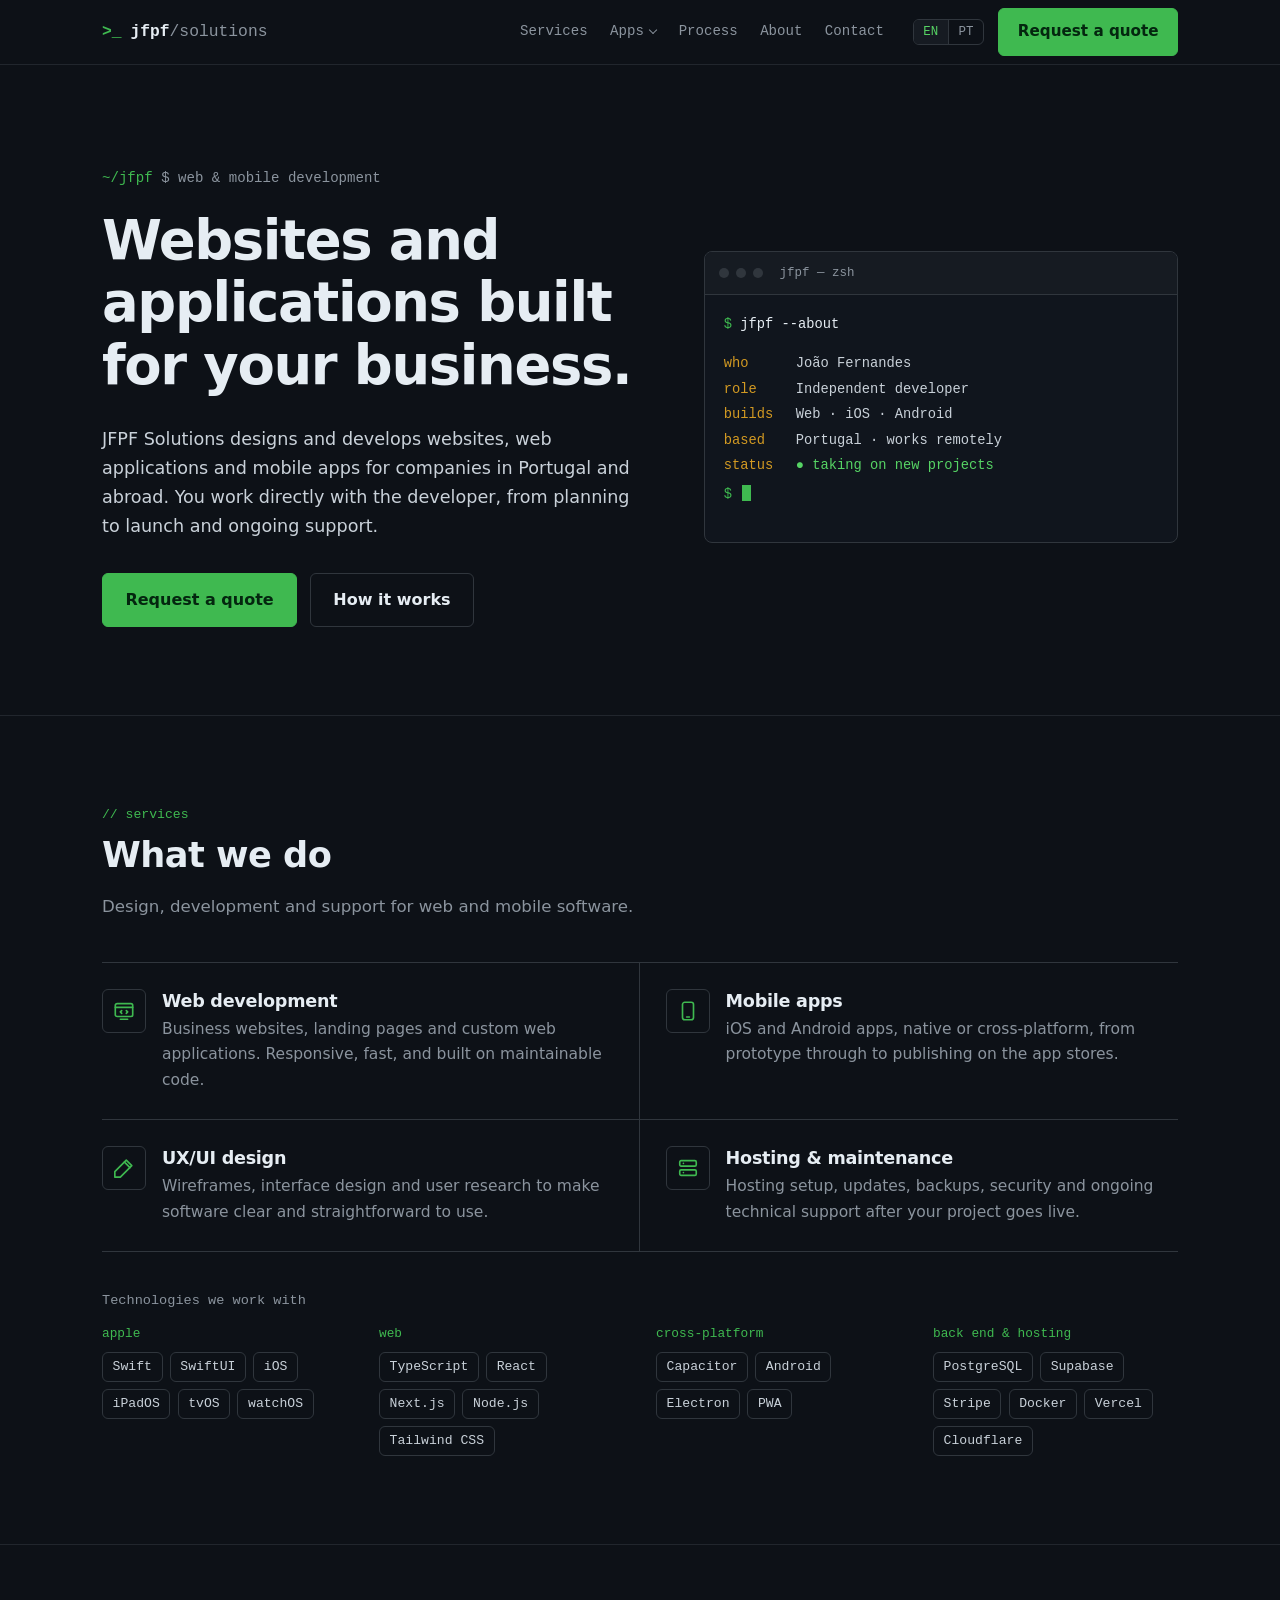
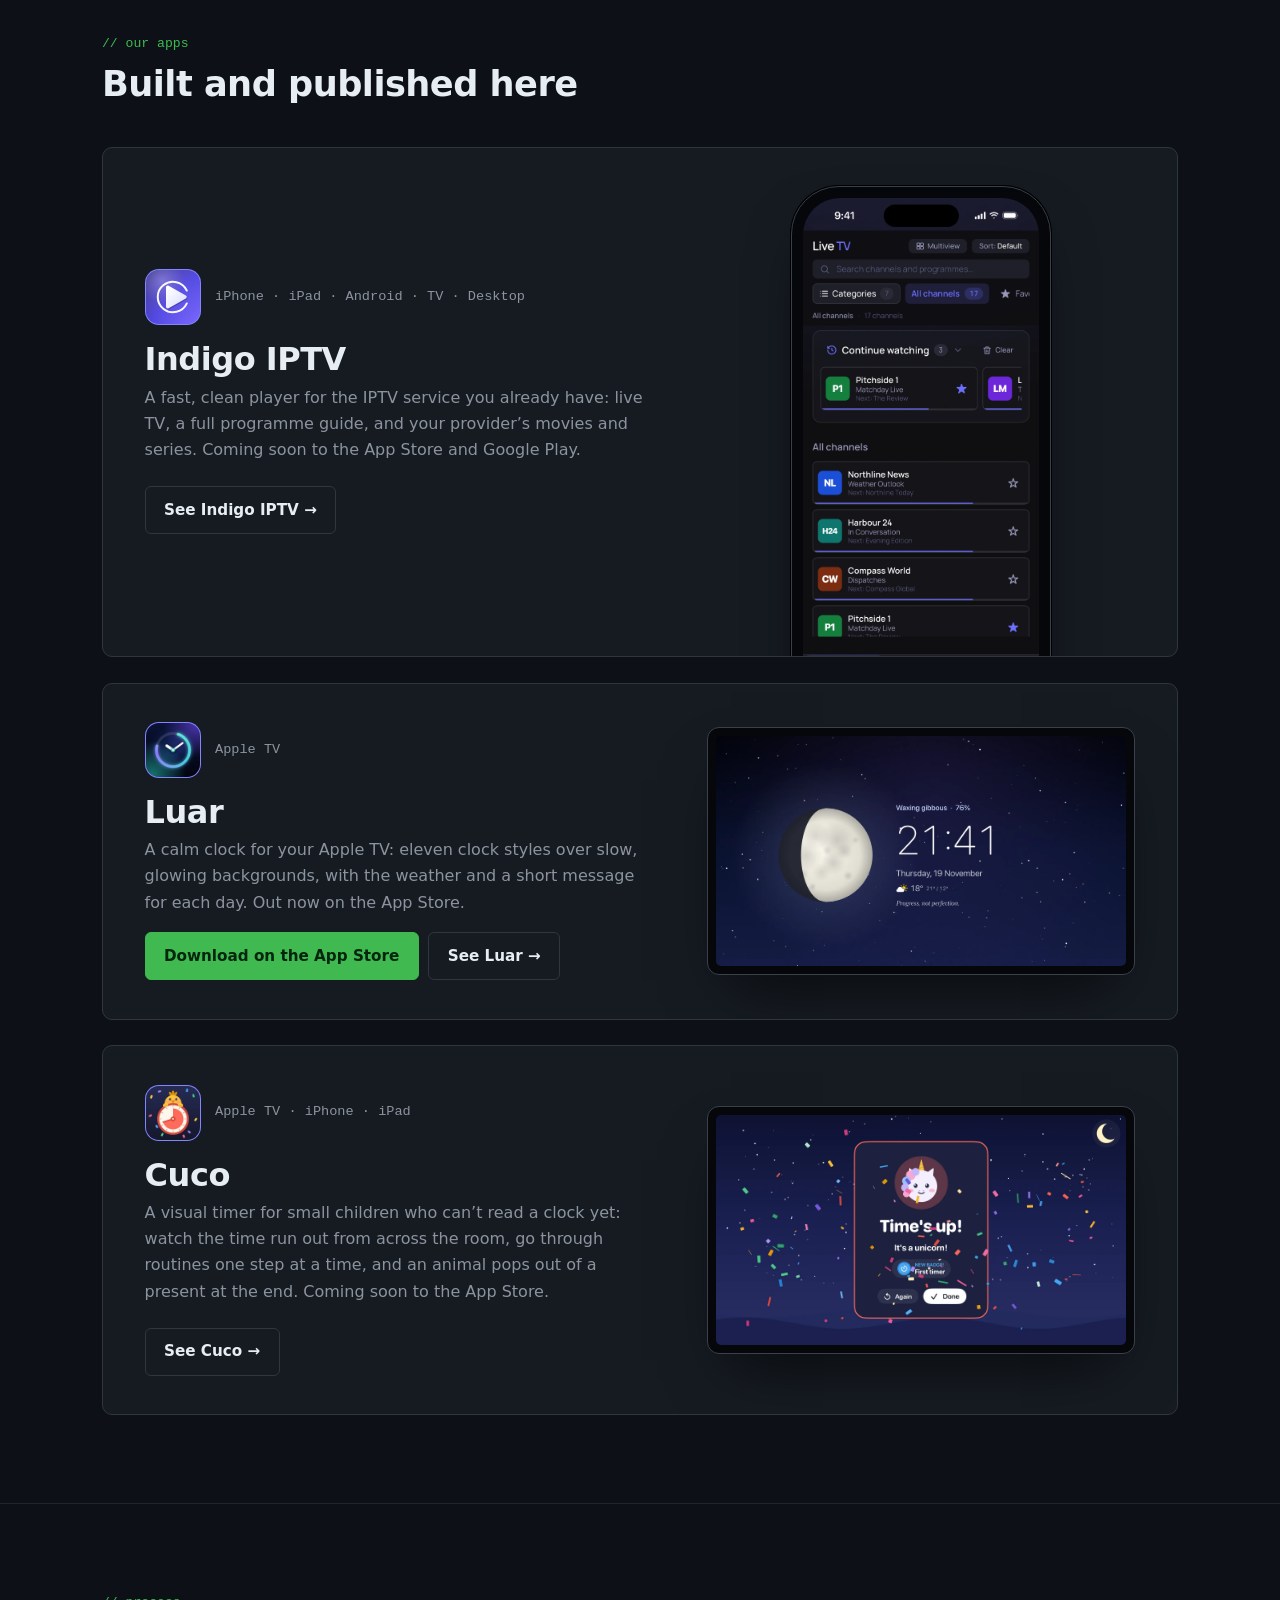
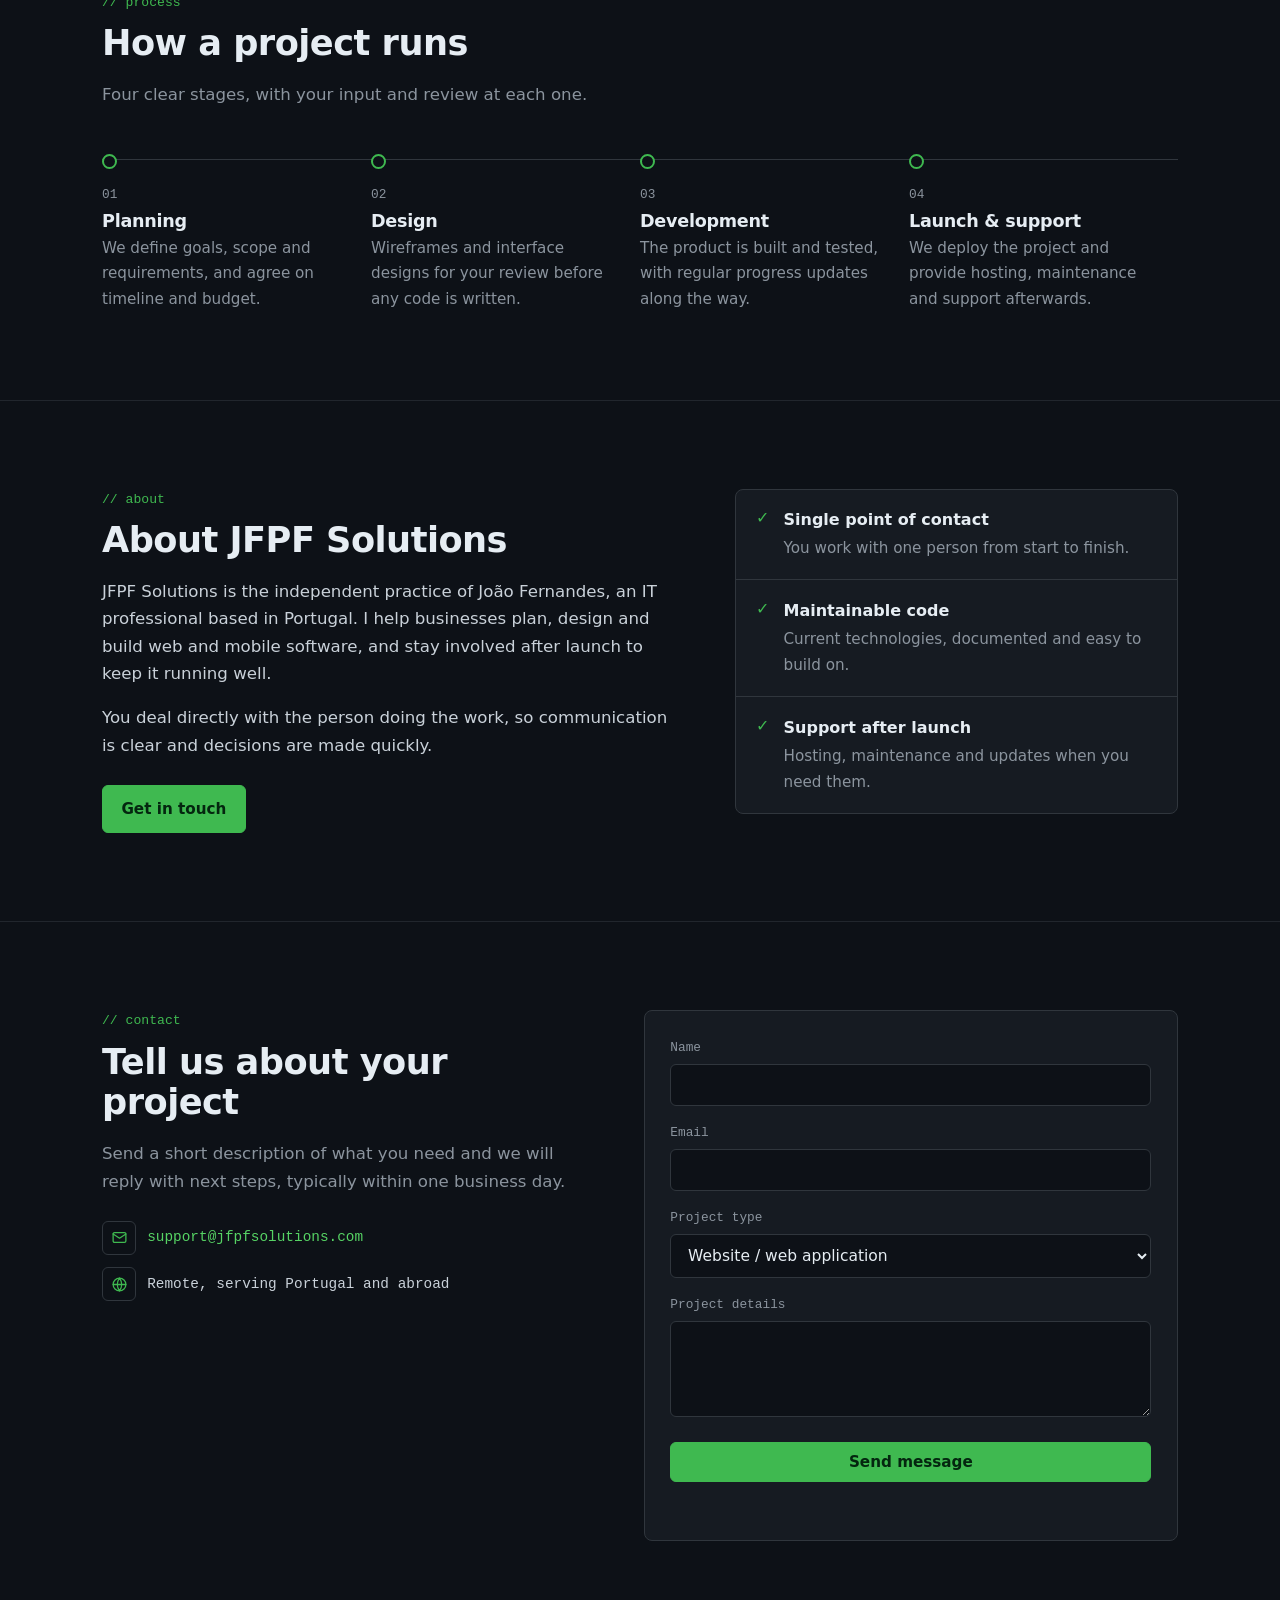
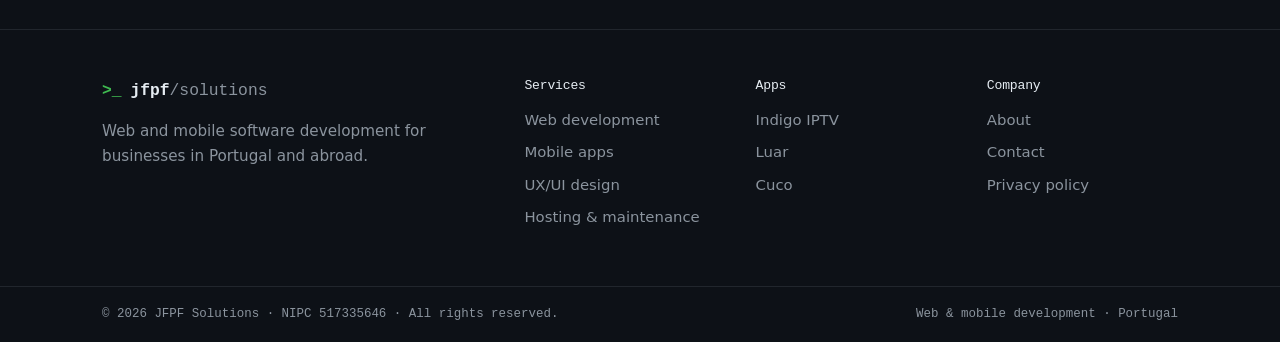
==== commit 1bccd37b: "Luar is out: App Store link on the Luar page and home page card The 'Coming soon' badge on the Luar " ====
--- a/index.html
+++ b/index.html
@@ -204,10 +204,13 @@
           <span>Apple TV</span>
         </div>
         <h3>Luar</h3>
-        <p data-en="A calm clock for your Apple TV: eleven clock styles over slow, glowing backgrounds, with the weather and a short message for each day. Coming soon to the App Store."
-           data-pt="Um relógio calmo para a sua Apple TV: onze estilos de relógio sobre fundos suaves e luminosos, com a meteorologia e uma mensagem curta para cada dia. Brevemente na App Store.">
-          A calm clock for your Apple TV: eleven clock styles over slow, glowing backgrounds, with the weather and a short message for each day. Coming soon to the App Store.</p>
-        <a href="luar/" class="btn btn-outline" data-en="See Luar →" data-pt="Ver o Luar →">See Luar →</a>
+        <p data-en="A calm clock for your Apple TV: eleven clock styles over slow, glowing backgrounds, with the weather and a short message for each day. Out now on the App Store."
+           data-pt="Um relógio calmo para a sua Apple TV: onze estilos de relógio sobre fundos suaves e luminosos, com a meteorologia e uma mensagem curta para cada dia. Já disponível na App Store.">
+          A calm clock for your Apple TV: eleven clock styles over slow, glowing backgrounds, with the weather and a short message for each day. Out now on the App Store.</p>
+        <div class="product-actions">
+          <a href="https://apps.apple.com/app/id6832809360" class="btn btn-primary" rel="noopener" data-en="Download on the App Store" data-pt="Descarregar na App Store">Download on the App Store</a>
+          <a href="luar/" class="btn btn-outline" data-en="See Luar →" data-pt="Ver o Luar →">See Luar →</a>
+        </div>
       </div>
       <div class="product-shot product-shot--tv" aria-hidden="true">
         <div class="tablet"><img src="assets/luar/tv-moon.webp" alt="" width="2000" height="1125" loading="lazy"></div>
--- a/css/styles.css
+++ b/css/styles.css
@@ -206,6 +206,8 @@
 .product p{color:var(--muted)}
 .product-shot{justify-self:center;margin-bottom:-6.5rem}
 .product .btn{margin-top:.4rem}
+.product-actions{display:flex;flex-wrap:wrap;gap:.6rem;margin-top:.4rem}
+.product-actions .btn{margin-top:0}
 .product+.product{margin-top:1.6rem}
 
 /* ===== Device frames for screenshots ===== */
@@ -235,6 +237,8 @@
   border:1px solid var(--line);border-radius:var(--radius);background:var(--surface);line-height:1.3}
 .store small{font-family:var(--mono);font-size:.72rem;color:var(--muted)}
 .store b{color:var(--text);font-weight:600}
+a.store{color:inherit;text-decoration:none;transition:border-color .15s,background .15s}
+a.store:hover{text-decoration:none;border-color:var(--green);background:var(--bg-2)}
 .notice{margin-top:1.6rem;padding:.9rem 1.1rem;border:1px solid var(--line);border-left:3px solid var(--amber);
   border-radius:var(--radius);background:var(--bg-2);font-size:.93rem;color:var(--text-2)}
 .notice strong{color:var(--text)}
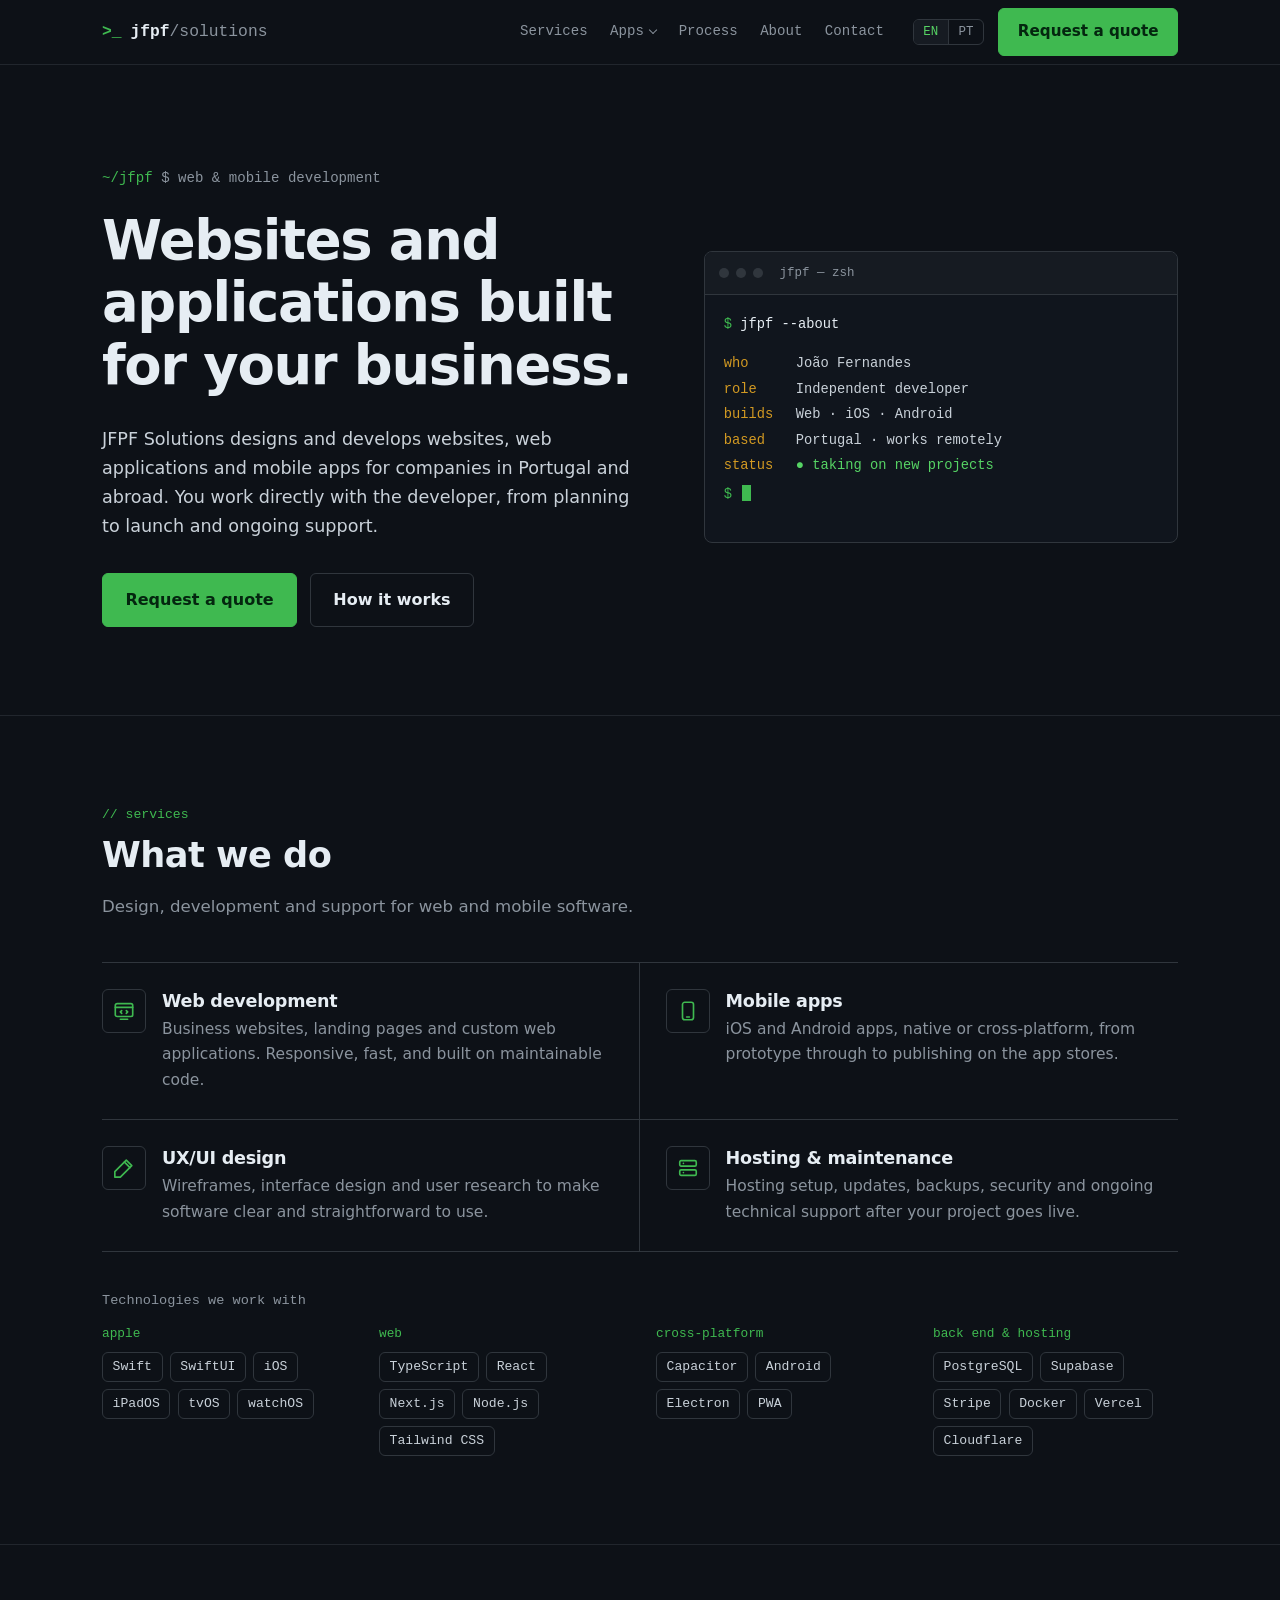
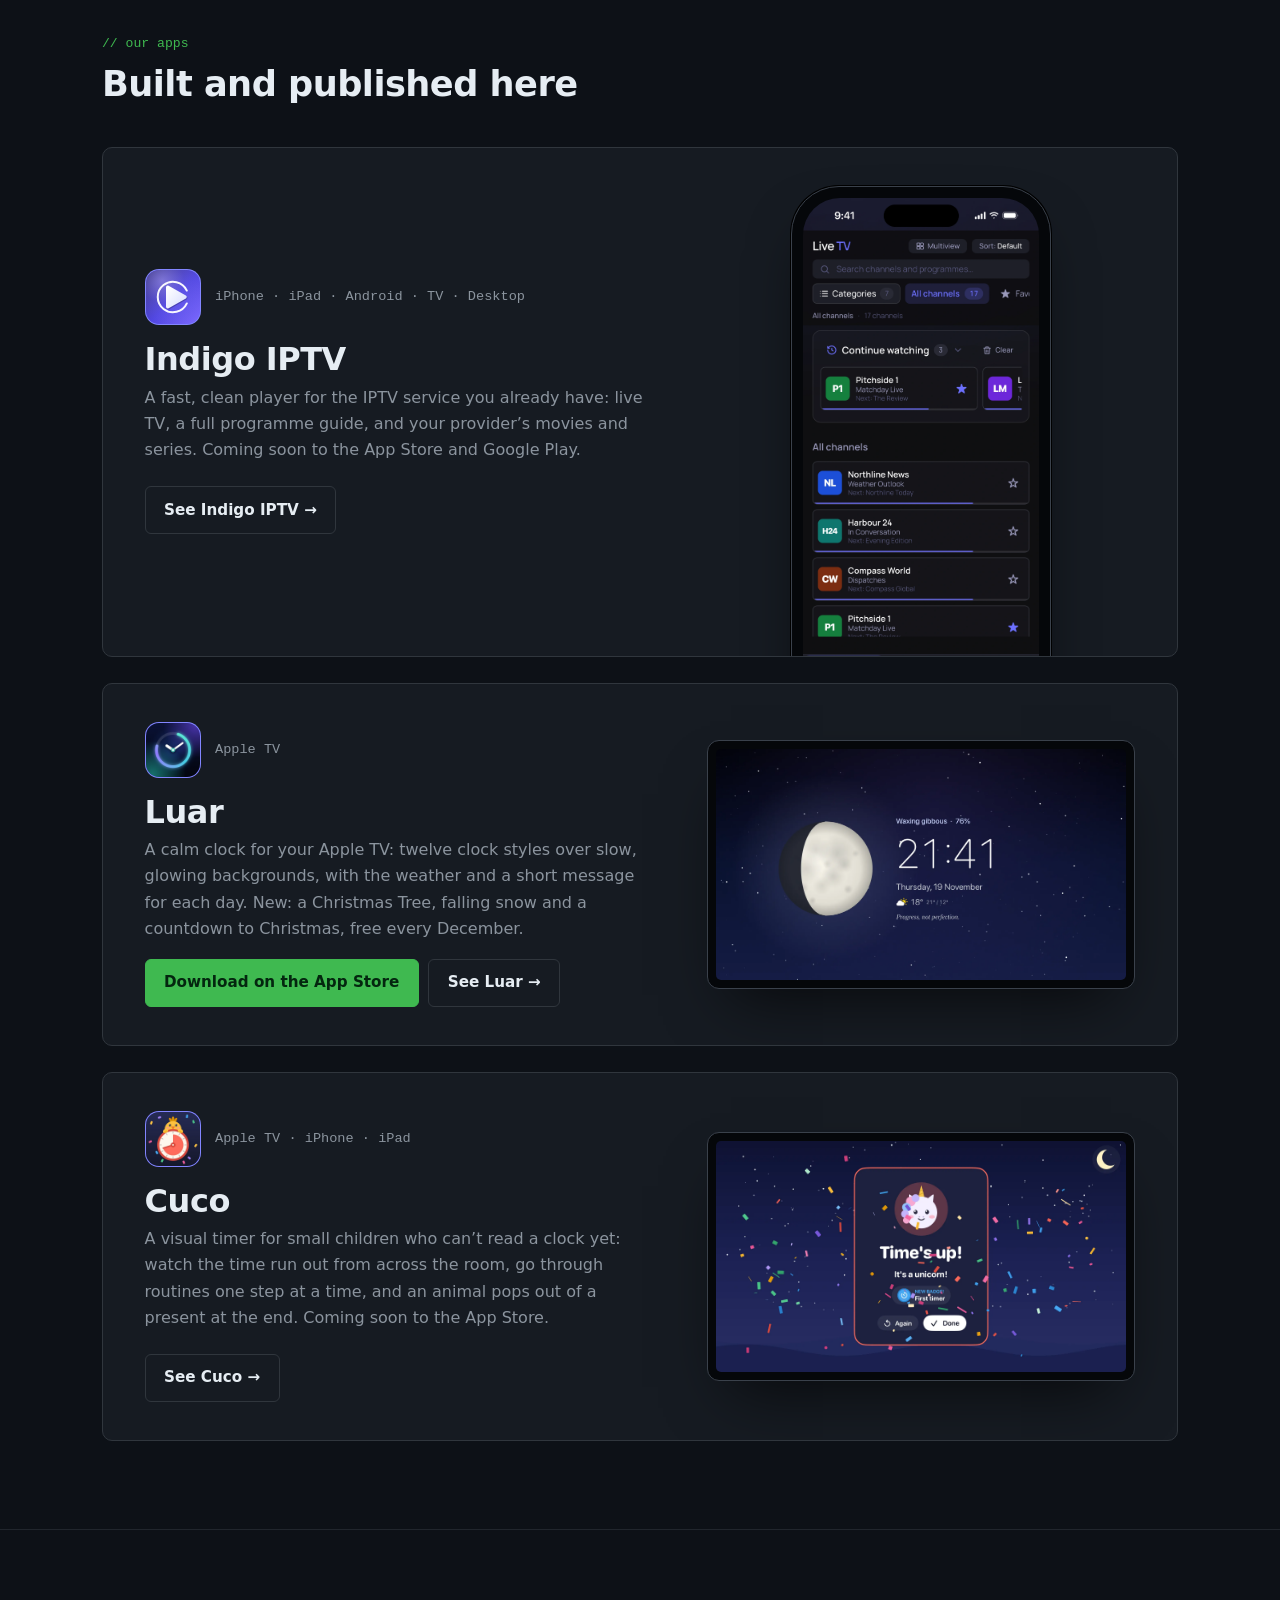
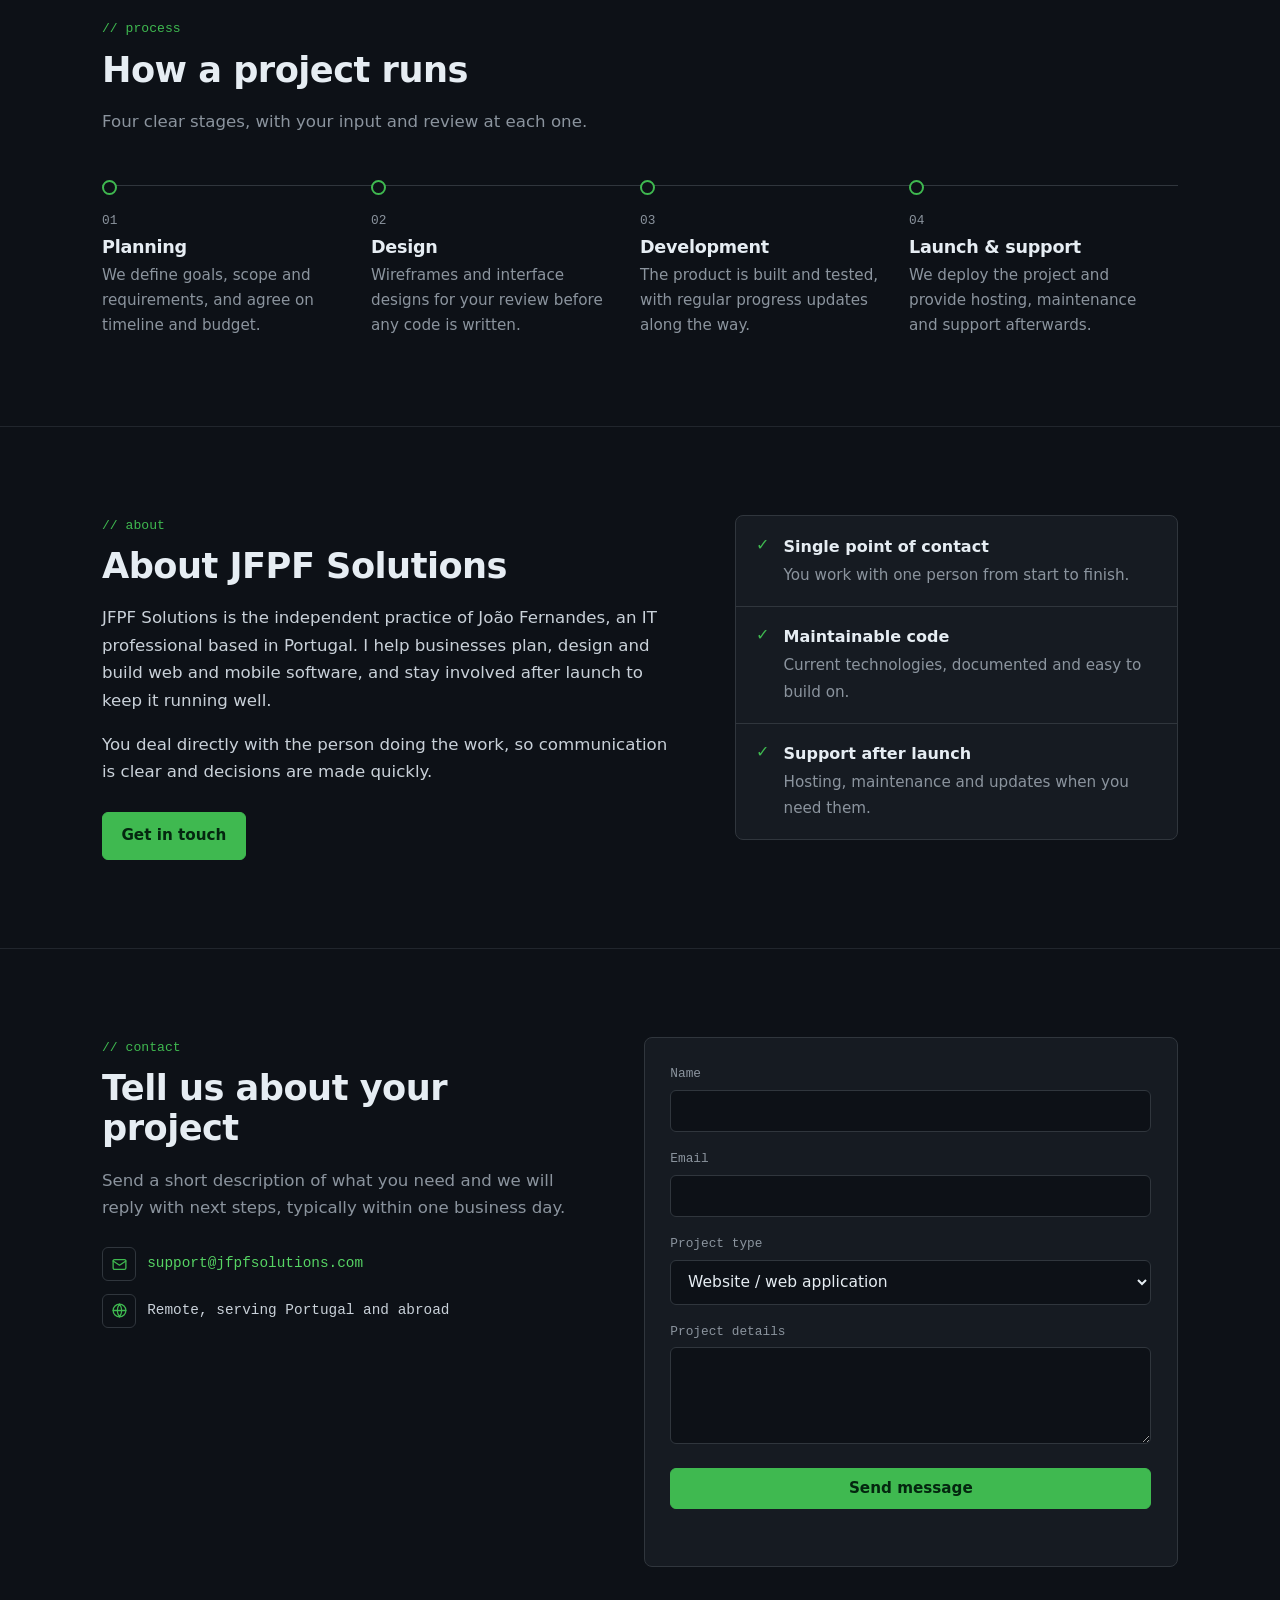
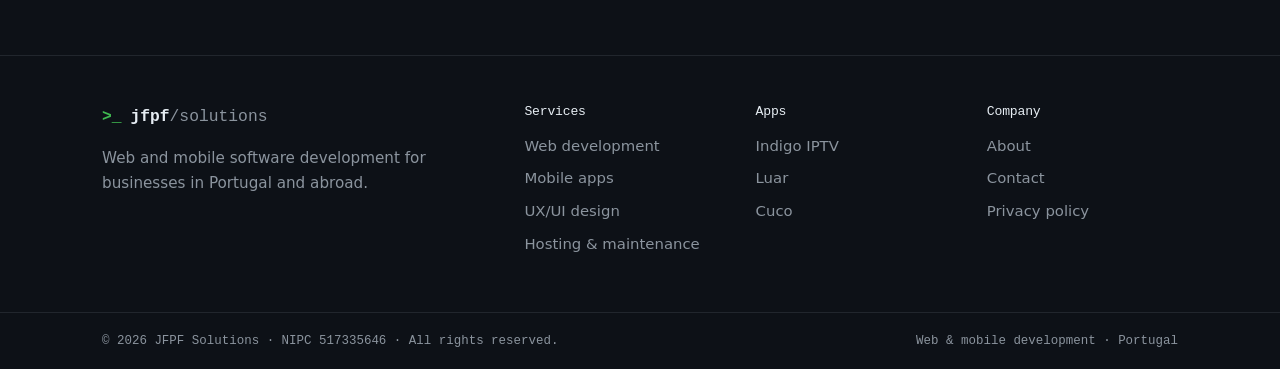
==== commit 43874825: "Luar 1.1: twelve styles and backgrounds, the Christmas pack (free every December), two Christmas scr" ====
--- a/index.html
+++ b/index.html
@@ -204,9 +204,9 @@
           <span>Apple TV</span>
         </div>
         <h3>Luar</h3>
-        <p data-en="A calm clock for your Apple TV: eleven clock styles over slow, glowing backgrounds, with the weather and a short message for each day. Out now on the App Store."
-           data-pt="Um relógio calmo para a sua Apple TV: onze estilos de relógio sobre fundos suaves e luminosos, com a meteorologia e uma mensagem curta para cada dia. Já disponível na App Store.">
-          A calm clock for your Apple TV: eleven clock styles over slow, glowing backgrounds, with the weather and a short message for each day. Out now on the App Store.</p>
+        <p data-en="A calm clock for your Apple TV: twelve clock styles over slow, glowing backgrounds, with the weather and a short message for each day. New: a Christmas Tree, falling snow and a countdown to Christmas, free every December."
+           data-pt="Um relógio calmo para a sua Apple TV: doze estilos de relógio sobre fundos suaves e luminosos, com a meteorologia e uma mensagem curta para cada dia. Novo: uma Árvore de Natal, neve a cair e uma contagem decrescente para o Natal, grátis todos os dezembros.">
+          A calm clock for your Apple TV: twelve clock styles over slow, glowing backgrounds, with the weather and a short message for each day. New: a Christmas Tree, falling snow and a countdown to Christmas, free every December.</p>
         <div class="product-actions">
           <a href="https://apps.apple.com/app/id6832809360" class="btn btn-primary" rel="noopener" data-en="Download on the App Store" data-pt="Descarregar na App Store">Download on the App Store</a>
           <a href="luar/" class="btn btn-outline" data-en="See Luar →" data-pt="Ver o Luar →">See Luar →</a>
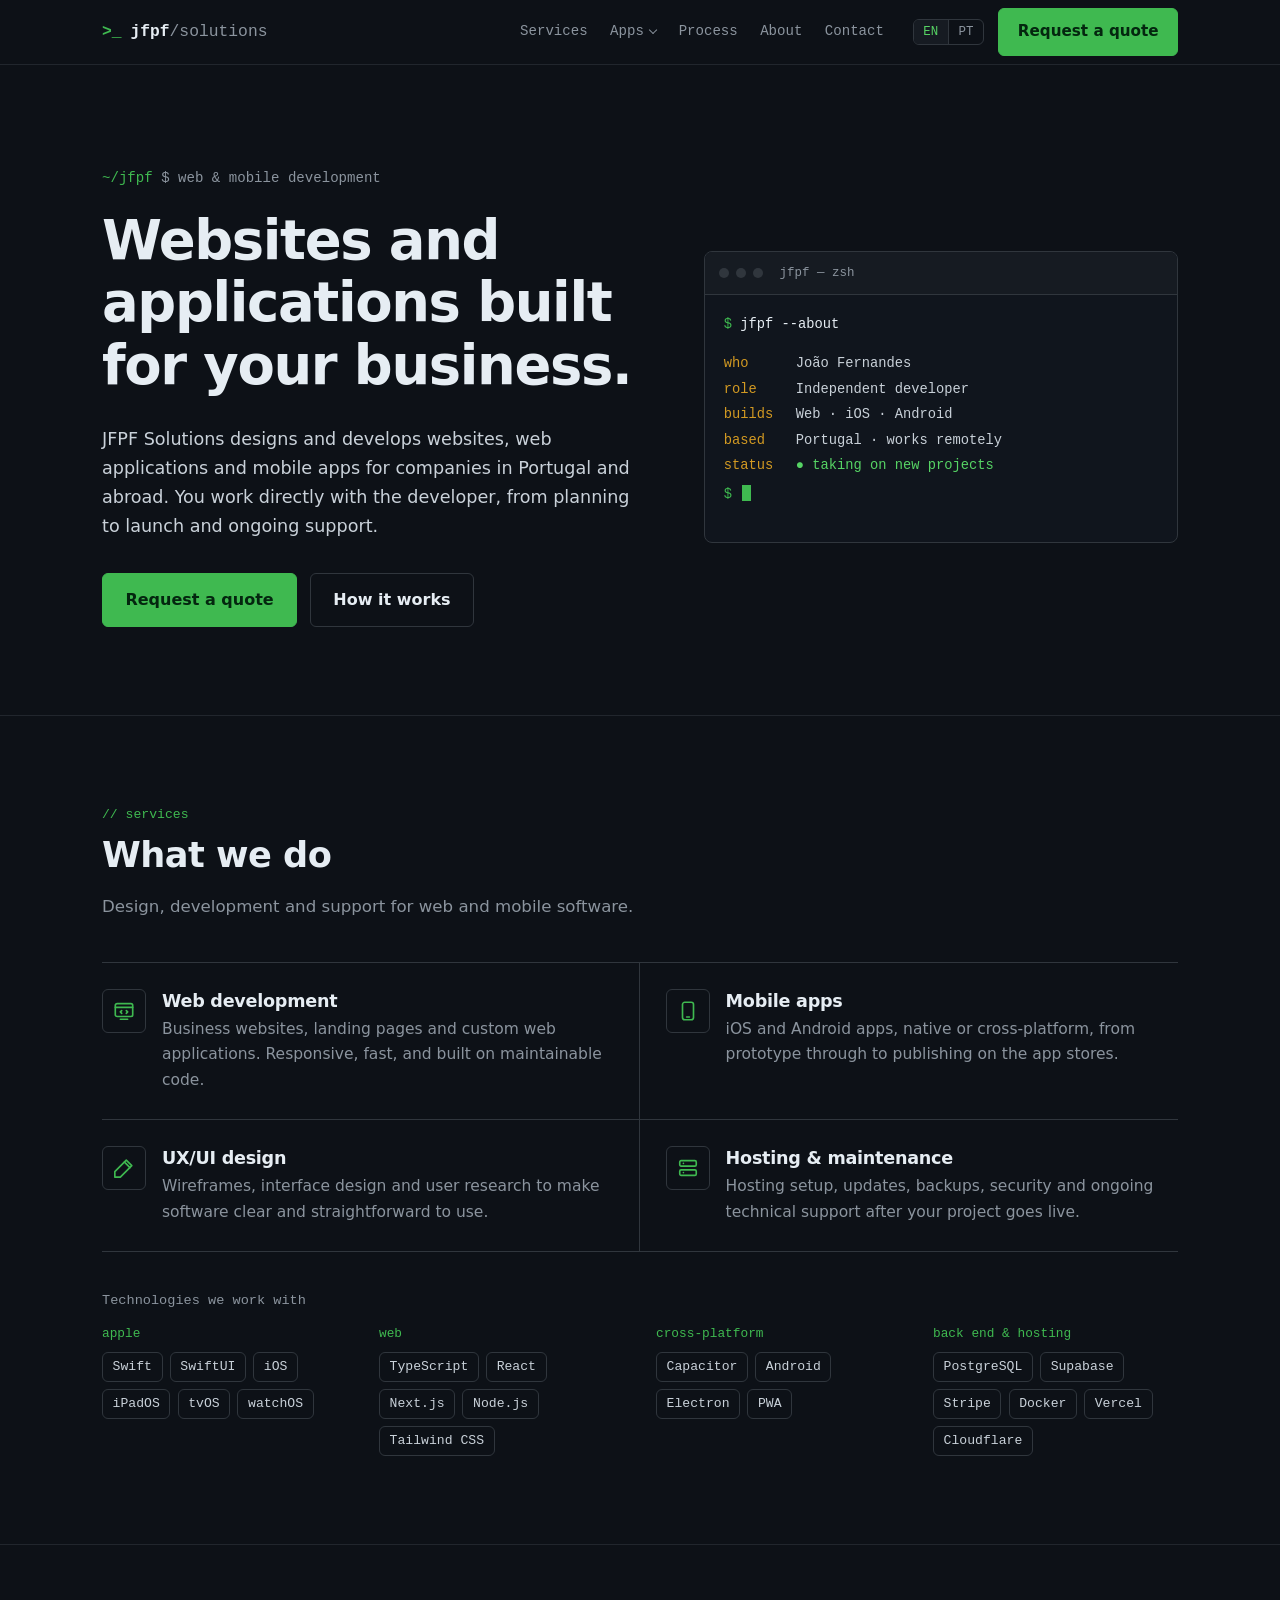
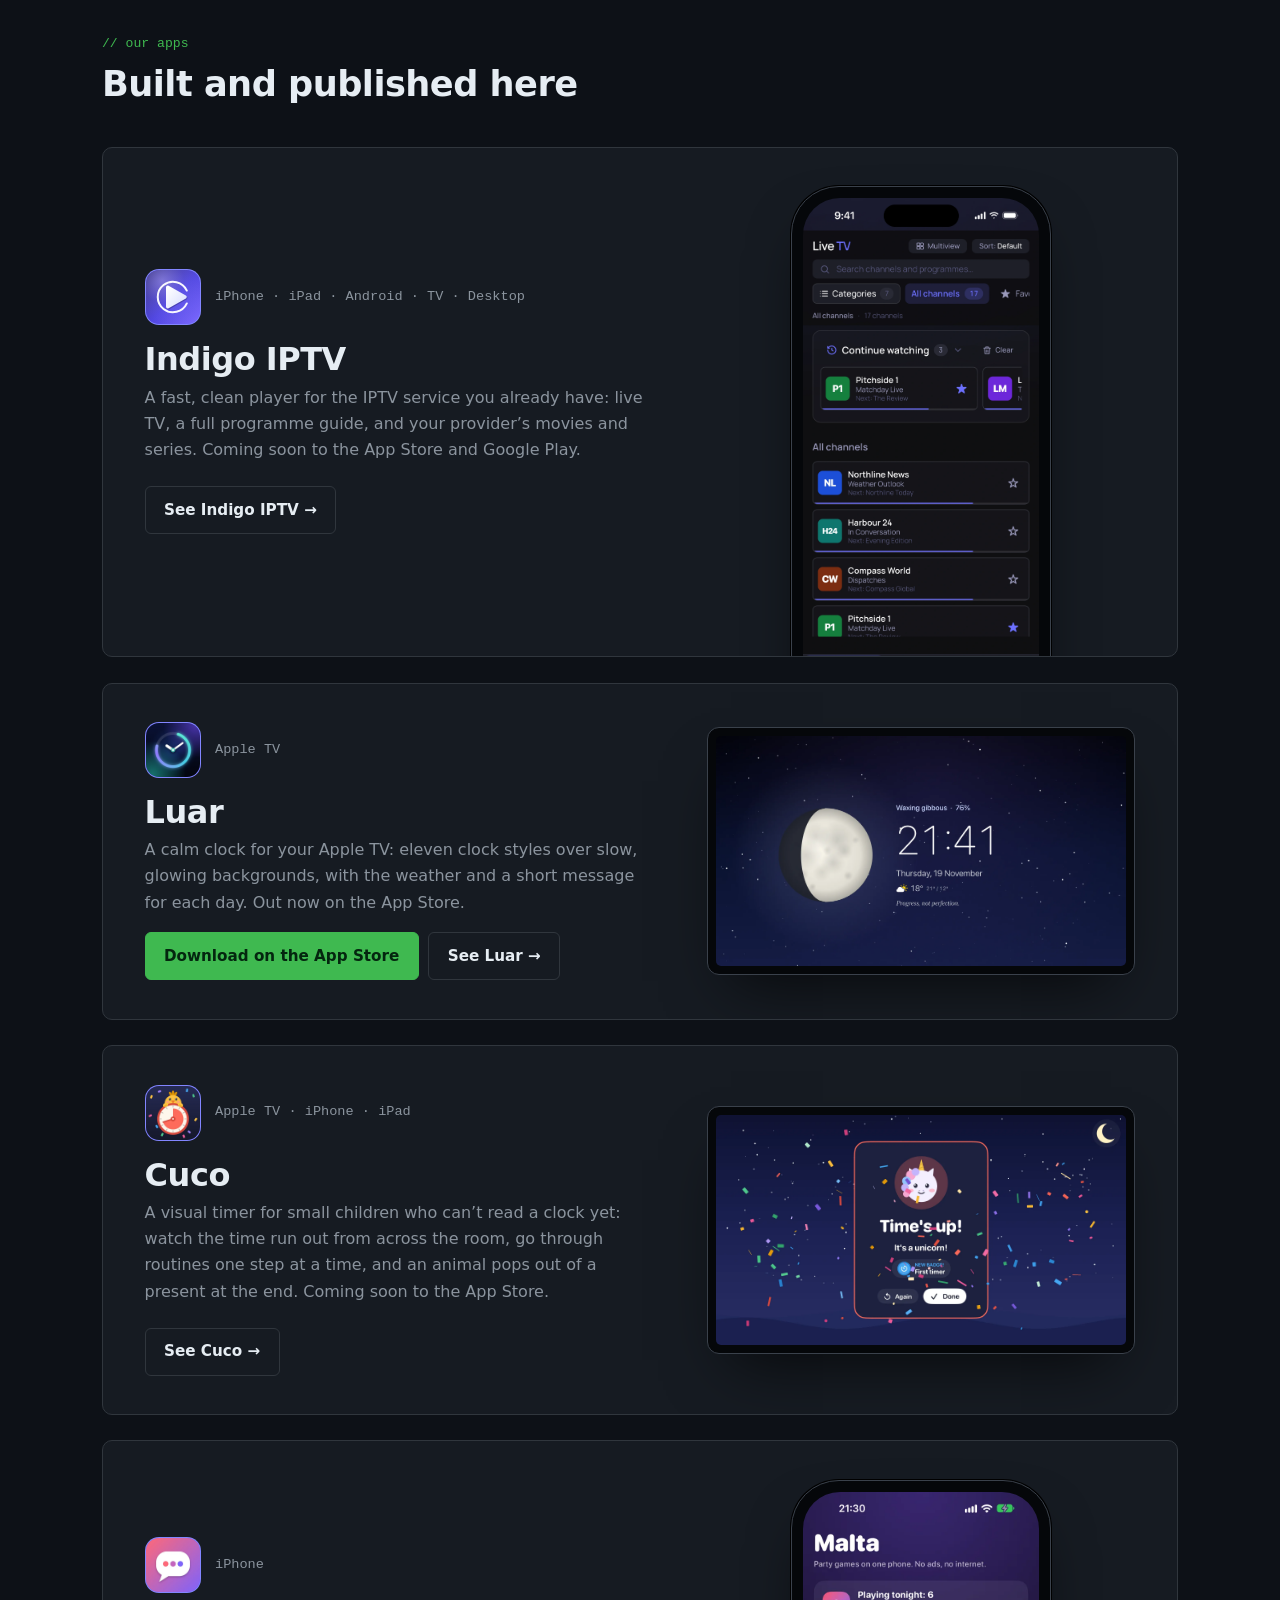
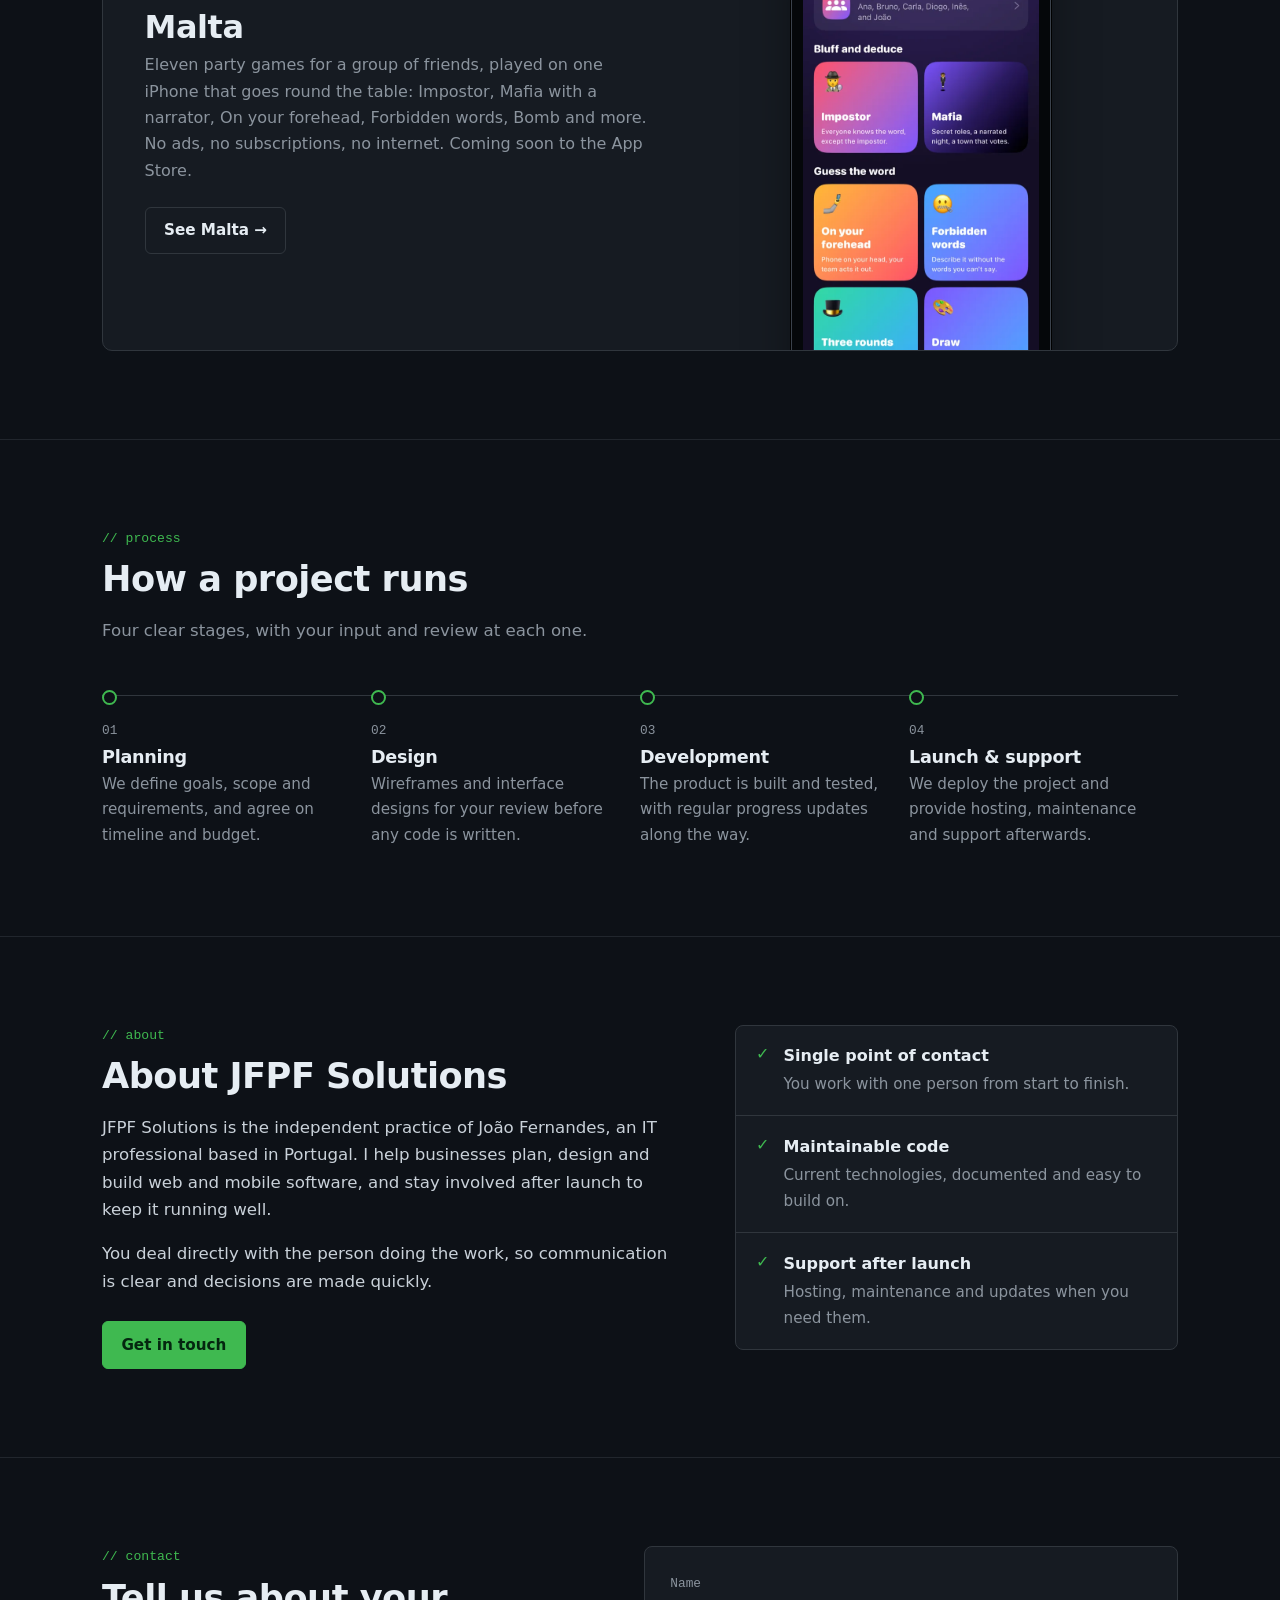
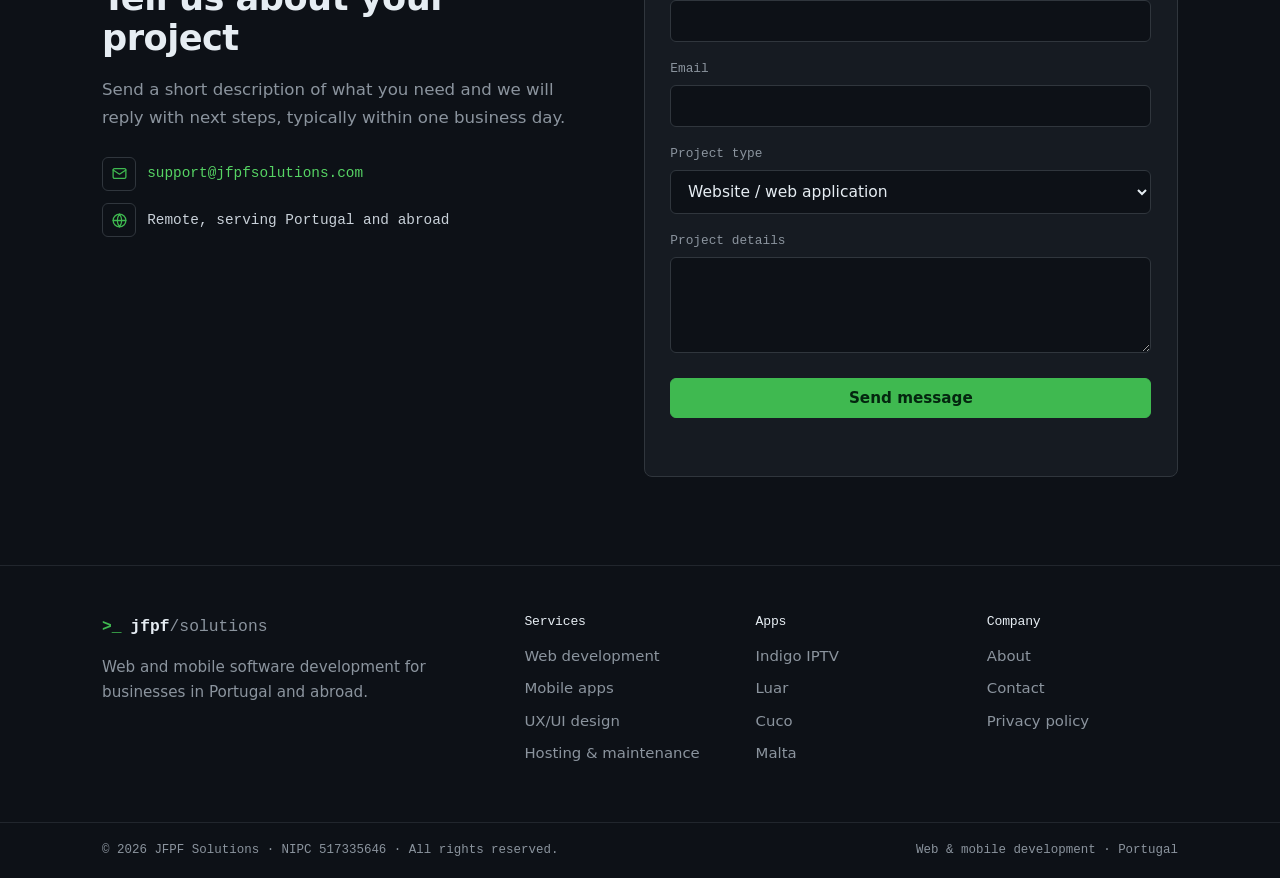
==== commit 6ca28fd9: "Malta: app page (also the App Store support and marketing URL), privacy policy, screenshots in both " ====
--- a/index.html
+++ b/index.html
@@ -33,6 +33,7 @@
               <li><a href="indigo-iptv/"><img src="assets/indigo/icon.svg" alt="" width="36" height="36"><span>Indigo IPTV<small data-en="Player for your IPTV service" data-pt="Leitor para o seu serviço IPTV">Player for your IPTV service</small></span></a></li>
               <li><a href="luar/"><img src="assets/luar/icon.webp" alt="" width="36" height="36"><span>Luar<small data-en="A calm clock for Apple TV" data-pt="Um relógio calmo para a Apple TV">A calm clock for Apple TV</small></span></a></li>
               <li><a href="cuco/"><img src="assets/cuco/icon.webp" alt="" width="36" height="36"><span>Cuco<small data-en="A visual timer for children" data-pt="Um temporizador visual para crianças">A visual timer for children</small></span></a></li>
+              <li><a href="malta/"><img src="assets/malta/icon.webp" alt="" width="36" height="36"><span>Malta<small data-en="Party games on one iPhone" data-pt="Jogos de festa num só iPhone">Party games on one iPhone</small></span></a></li>
               <li class="nav-menu-all"><a href="#apps" data-en="All apps →" data-pt="Todas as apps →">All apps →</a></li>
             </ul>
           </details>
@@ -204,9 +205,9 @@
           <span>Apple TV</span>
         </div>
         <h3>Luar</h3>
-        <p data-en="A calm clock for your Apple TV: twelve clock styles over slow, glowing backgrounds, with the weather and a short message for each day. New: a Christmas Tree, falling snow and a countdown to Christmas, free every December."
-           data-pt="Um relógio calmo para a sua Apple TV: doze estilos de relógio sobre fundos suaves e luminosos, com a meteorologia e uma mensagem curta para cada dia. Novo: uma Árvore de Natal, neve a cair e uma contagem decrescente para o Natal, grátis todos os dezembros.">
-          A calm clock for your Apple TV: twelve clock styles over slow, glowing backgrounds, with the weather and a short message for each day. New: a Christmas Tree, falling snow and a countdown to Christmas, free every December.</p>
+        <p data-en="A calm clock for your Apple TV: eleven clock styles over slow, glowing backgrounds, with the weather and a short message for each day. Out now on the App Store."
+           data-pt="Um relógio calmo para a sua Apple TV: onze estilos de relógio sobre fundos suaves e luminosos, com a meteorologia e uma mensagem curta para cada dia. Já disponível na App Store.">
+          A calm clock for your Apple TV: eleven clock styles over slow, glowing backgrounds, with the weather and a short message for each day. Out now on the App Store.</p>
         <div class="product-actions">
           <a href="https://apps.apple.com/app/id6832809360" class="btn btn-primary" rel="noopener" data-en="Download on the App Store" data-pt="Descarregar na App Store">Download on the App Store</a>
           <a href="luar/" class="btn btn-outline" data-en="See Luar →" data-pt="Ver o Luar →">See Luar →</a>
@@ -230,6 +231,23 @@
       </div>
       <div class="product-shot product-shot--tv" aria-hidden="true">
         <div class="tablet"><img src="assets/cuco/tv-surprise.webp" alt="" width="1920" height="1080" loading="lazy"></div>
+      </div>
+    </div>
+    <div class="product">
+      <div>
+        <div class="app-name">
+          <img class="app-icon" src="assets/malta/icon.webp" alt="" width="56" height="56">
+          <span>iPhone</span>
+        </div>
+        <h3>Malta</h3>
+        <p data-en="Eleven party games for a group of friends, played on one iPhone that goes round the table: Impostor, Mafia with a narrator, On your forehead, Forbidden words, Bomb and more. No ads, no subscriptions, no internet. Coming soon to the App Store."
+           data-pt="Onze jogos de festa para a malta, jogados num só iPhone que dá a volta à mesa: Impostor, Máfia com narrador, Na testa, Palavras proibidas, Bomba e mais. Sem anúncios, sem subscrições, sem internet. Brevemente na App Store.">
+          Eleven party games for a group of friends, played on one iPhone that goes round the table: Impostor, Mafia with a narrator, On your forehead, Forbidden words, Bomb and more. No ads, no subscriptions, no internet. Coming soon to the App Store.</p>
+        <a href="malta/" class="btn btn-outline" data-en="See Malta →" data-pt="Ver o Malta →">See Malta →</a>
+      </div>
+      <div class="product-shot phone phone--sm" aria-hidden="true">
+        <img class="only-en" src="assets/malta/phone-home-en.webp" alt="" width="600" height="1303" loading="lazy">
+        <img class="only-pt" src="assets/malta/phone-home-pt.webp" alt="" width="600" height="1303" loading="lazy">
       </div>
     </div>
   </div>
@@ -387,6 +405,7 @@
         <li><a href="indigo-iptv/">Indigo IPTV</a></li>
         <li><a href="luar/">Luar</a></li>
         <li><a href="cuco/">Cuco</a></li>
+        <li><a href="malta/">Malta</a></li>
       </ul>
     </div>
     <div class="footer-col">
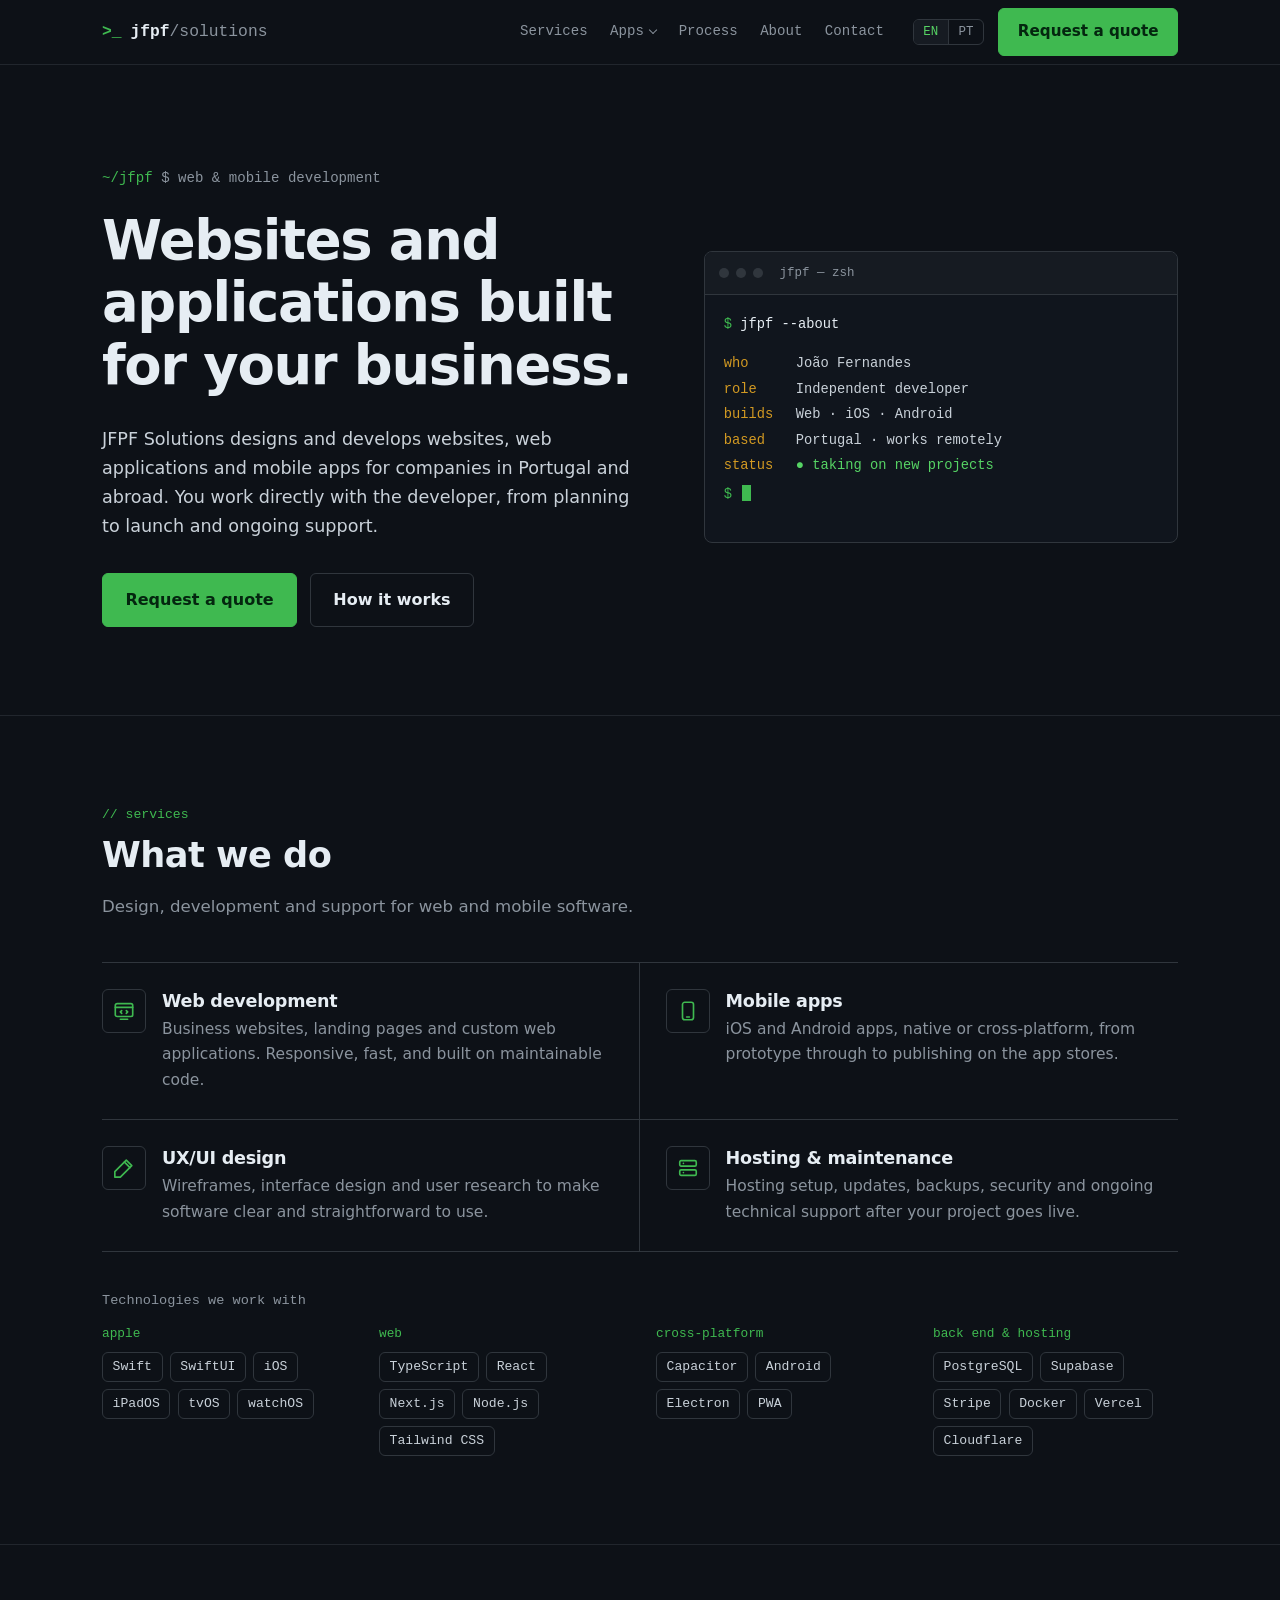
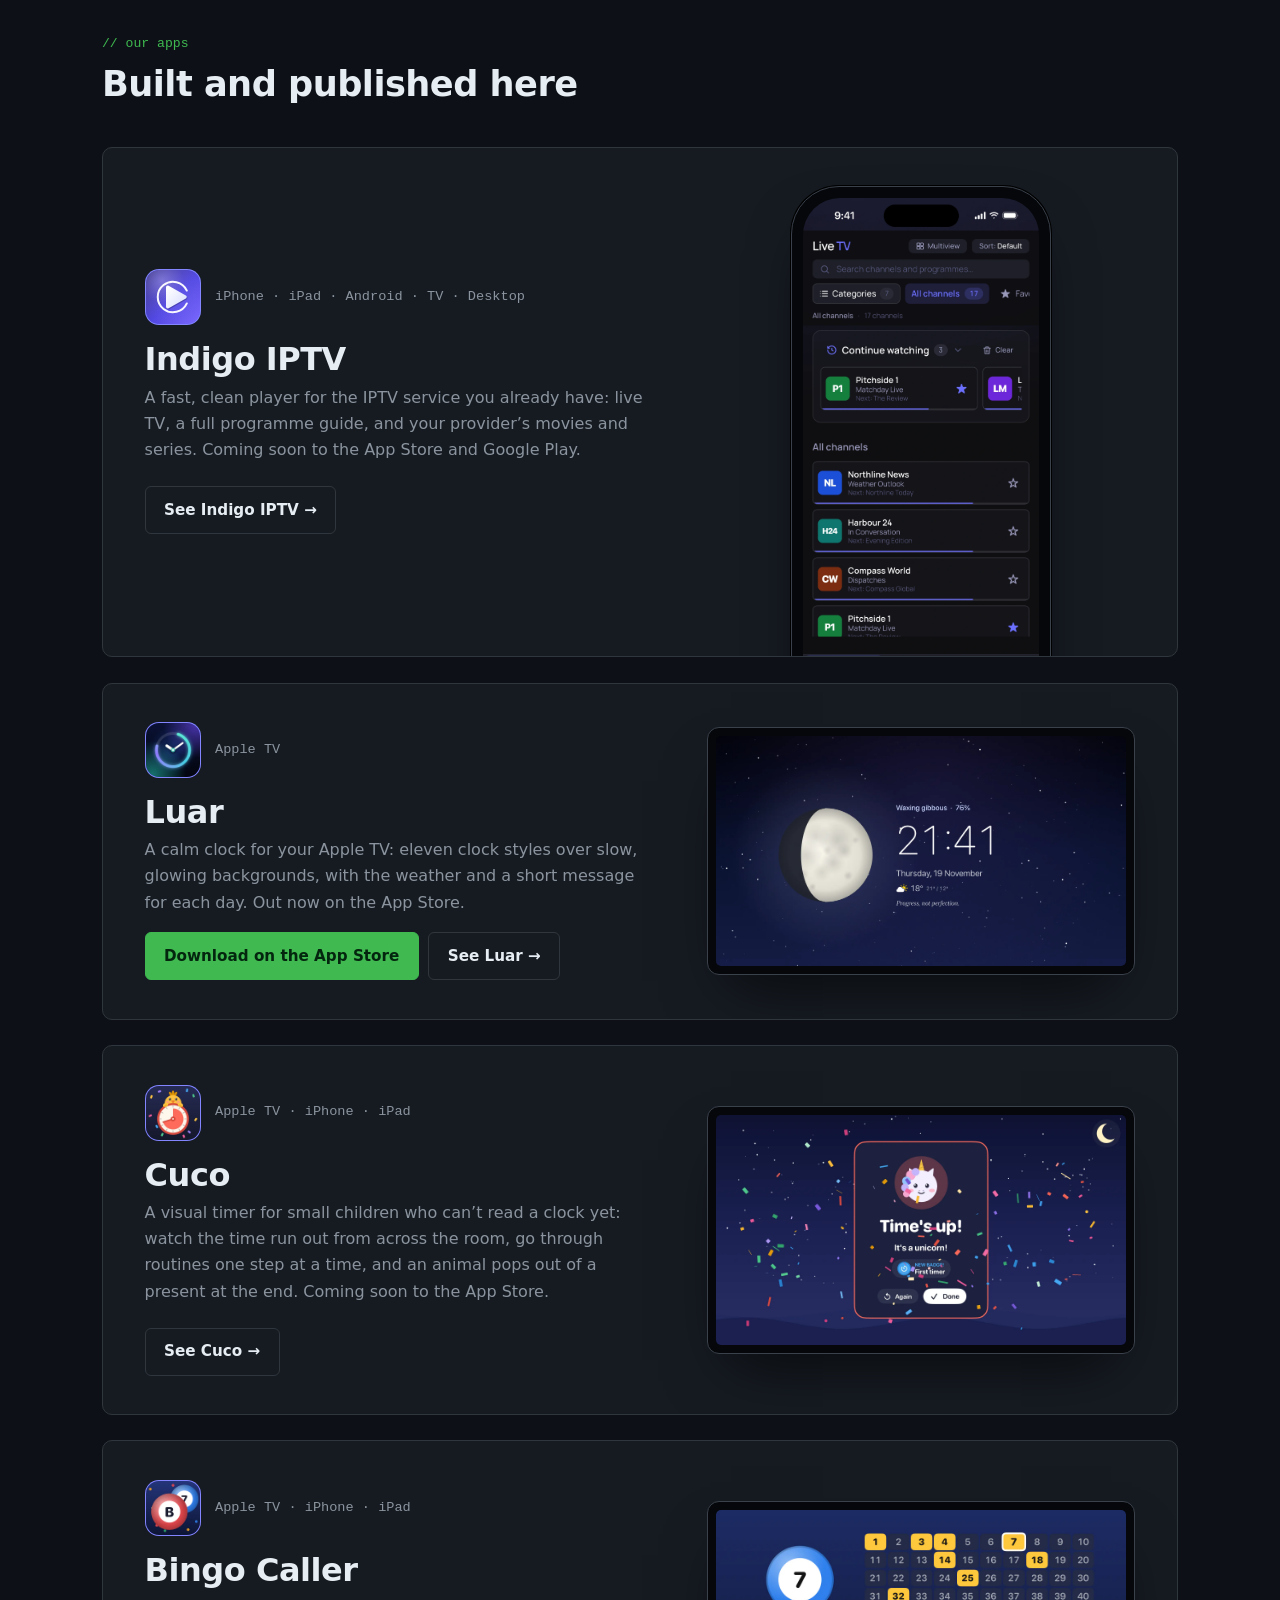
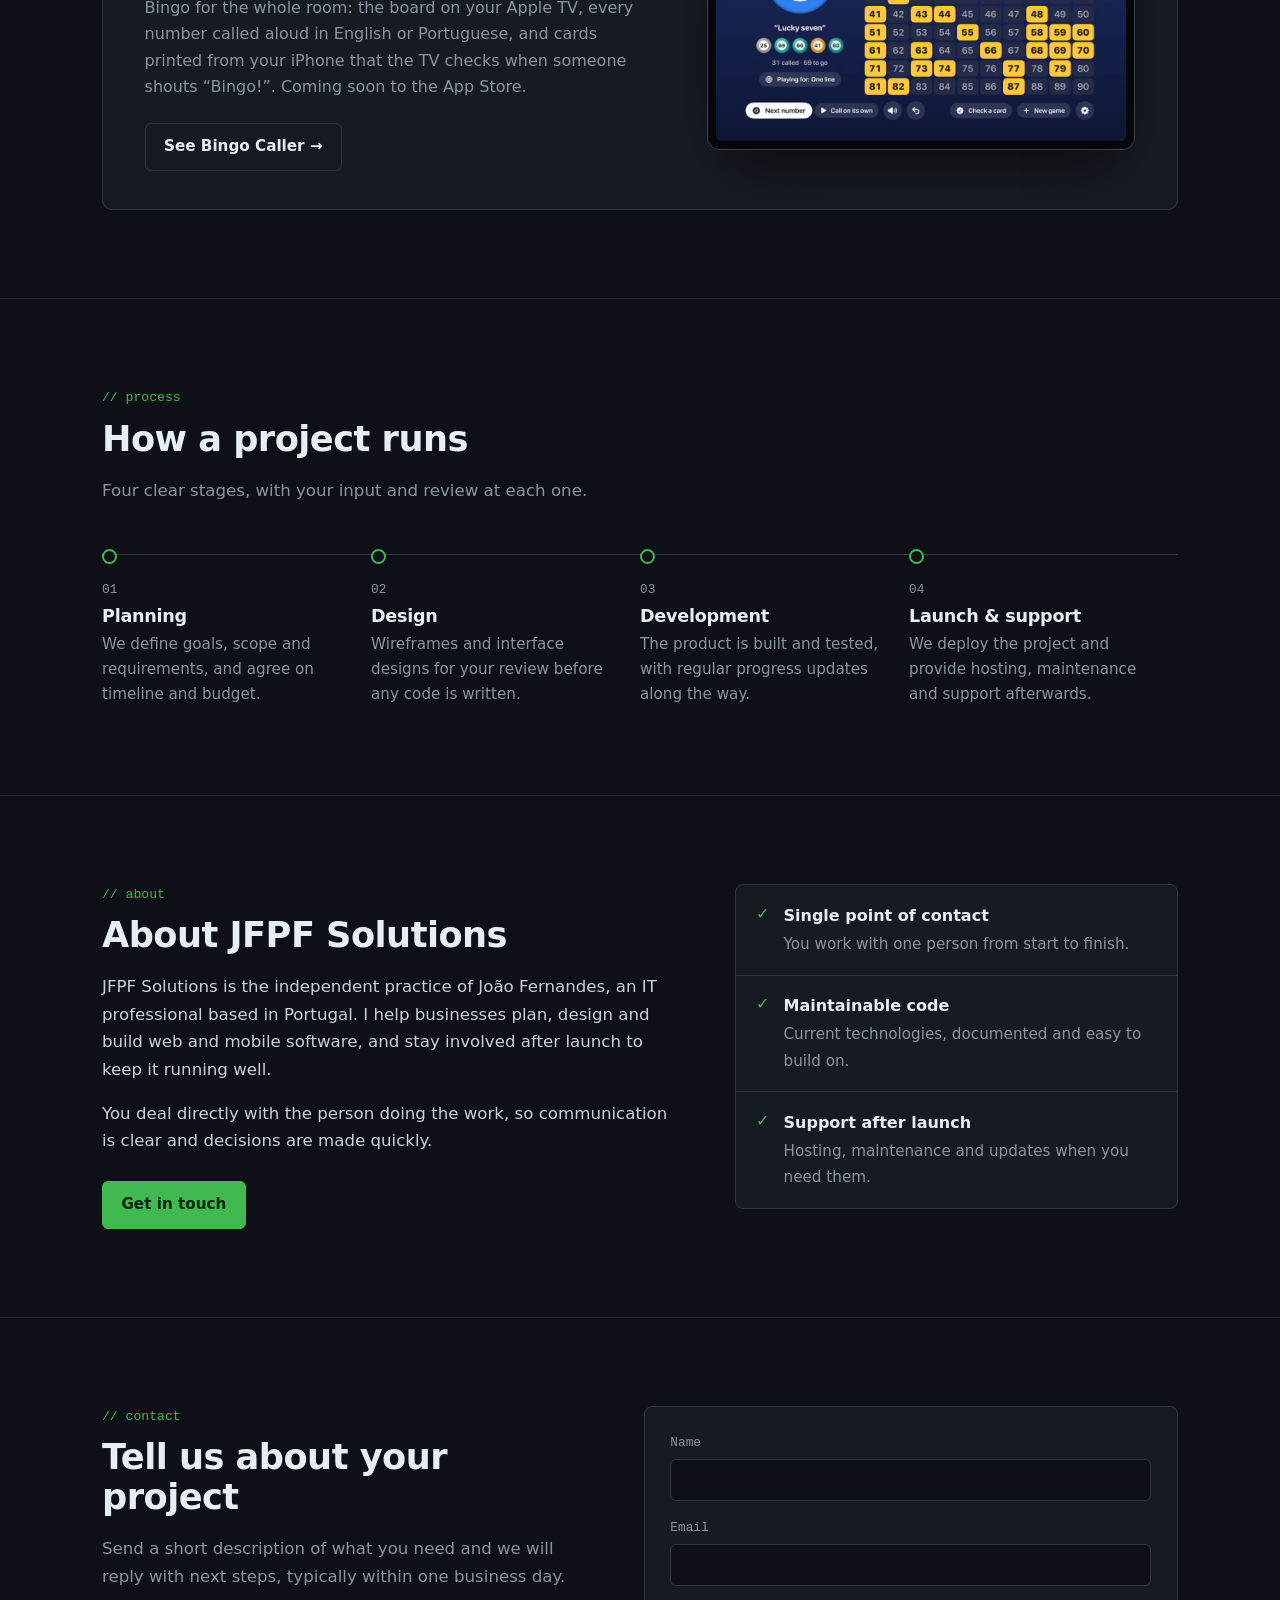
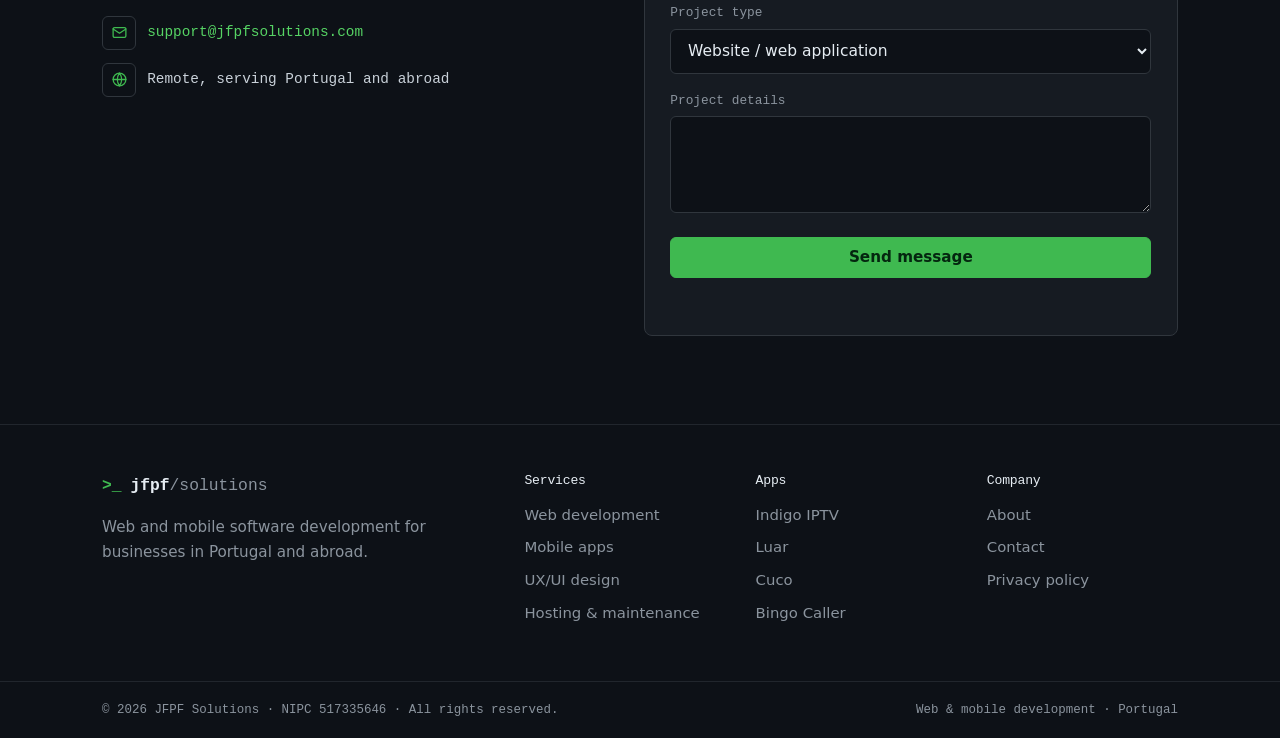
==== commit 3c0e2030: "Bingo Caller: app page and privacy policy - /bingo/: the bingo caller for Apple TV, iPhone and iPad " ====
--- a/index.html
+++ b/index.html
@@ -33,7 +33,7 @@
               <li><a href="indigo-iptv/"><img src="assets/indigo/icon.svg" alt="" width="36" height="36"><span>Indigo IPTV<small data-en="Player for your IPTV service" data-pt="Leitor para o seu serviço IPTV">Player for your IPTV service</small></span></a></li>
               <li><a href="luar/"><img src="assets/luar/icon.webp" alt="" width="36" height="36"><span>Luar<small data-en="A calm clock for Apple TV" data-pt="Um relógio calmo para a Apple TV">A calm clock for Apple TV</small></span></a></li>
               <li><a href="cuco/"><img src="assets/cuco/icon.webp" alt="" width="36" height="36"><span>Cuco<small data-en="A visual timer for children" data-pt="Um temporizador visual para crianças">A visual timer for children</small></span></a></li>
-              <li><a href="malta/"><img src="assets/malta/icon.webp" alt="" width="36" height="36"><span>Malta<small data-en="Party games on one iPhone" data-pt="Jogos de festa num só iPhone">Party games on one iPhone</small></span></a></li>
+              <li><a href="bingo/"><img src="assets/bingo/icon.webp" alt="" width="36" height="36"><span>Bingo Caller<small data-en="Bingo, called aloud on your TV" data-pt="Bingo cantado na sua TV">Bingo, called aloud on your TV</small></span></a></li>
               <li class="nav-menu-all"><a href="#apps" data-en="All apps →" data-pt="Todas as apps →">All apps →</a></li>
             </ul>
           </details>
@@ -236,18 +236,17 @@
     <div class="product">
       <div>
         <div class="app-name">
-          <img class="app-icon" src="assets/malta/icon.webp" alt="" width="56" height="56">
-          <span>iPhone</span>
-        </div>
-        <h3>Malta</h3>
-        <p data-en="Eleven party games for a group of friends, played on one iPhone that goes round the table: Impostor, Mafia with a narrator, On your forehead, Forbidden words, Bomb and more. No ads, no subscriptions, no internet. Coming soon to the App Store."
-           data-pt="Onze jogos de festa para a malta, jogados num só iPhone que dá a volta à mesa: Impostor, Máfia com narrador, Na testa, Palavras proibidas, Bomba e mais. Sem anúncios, sem subscrições, sem internet. Brevemente na App Store.">
-          Eleven party games for a group of friends, played on one iPhone that goes round the table: Impostor, Mafia with a narrator, On your forehead, Forbidden words, Bomb and more. No ads, no subscriptions, no internet. Coming soon to the App Store.</p>
-        <a href="malta/" class="btn btn-outline" data-en="See Malta →" data-pt="Ver o Malta →">See Malta →</a>
-      </div>
-      <div class="product-shot phone phone--sm" aria-hidden="true">
-        <img class="only-en" src="assets/malta/phone-home-en.webp" alt="" width="600" height="1303" loading="lazy">
-        <img class="only-pt" src="assets/malta/phone-home-pt.webp" alt="" width="600" height="1303" loading="lazy">
+          <img class="app-icon" src="assets/bingo/icon.webp" alt="" width="56" height="56">
+          <span>Apple TV · iPhone · iPad</span>
+        </div>
+        <h3>Bingo Caller</h3>
+        <p data-en="Bingo for the whole room: the board on your Apple TV, every number called aloud in English or Portuguese, and cards printed from your iPhone that the TV checks when someone shouts “Bingo!”. Coming soon to the App Store."
+           data-pt="Bingo para a sala toda: o painel na Apple TV, cada número cantado em voz alta, em português ou em inglês, e cartões impressos no iPhone, que a TV verifica quando alguém diz «Bingo!». Brevemente na App Store.">
+          Bingo for the whole room: the board on your Apple TV, every number called aloud in English or Portuguese, and cards printed from your iPhone that the TV checks when someone shouts “Bingo!”. Coming soon to the App Store.</p>
+        <a href="bingo/" class="btn btn-outline" data-en="See Bingo Caller →" data-pt="Ver o Bingo Caller →">See Bingo Caller →</a>
+      </div>
+      <div class="product-shot product-shot--tv" aria-hidden="true">
+        <div class="tablet"><img src="assets/bingo/tv-game.webp" alt="" width="1920" height="1080" loading="lazy"></div>
       </div>
     </div>
   </div>
@@ -405,7 +404,7 @@
         <li><a href="indigo-iptv/">Indigo IPTV</a></li>
         <li><a href="luar/">Luar</a></li>
         <li><a href="cuco/">Cuco</a></li>
-        <li><a href="malta/">Malta</a></li>
+        <li><a href="bingo/">Bingo Caller</a></li>
       </ul>
     </div>
     <div class="footer-col">
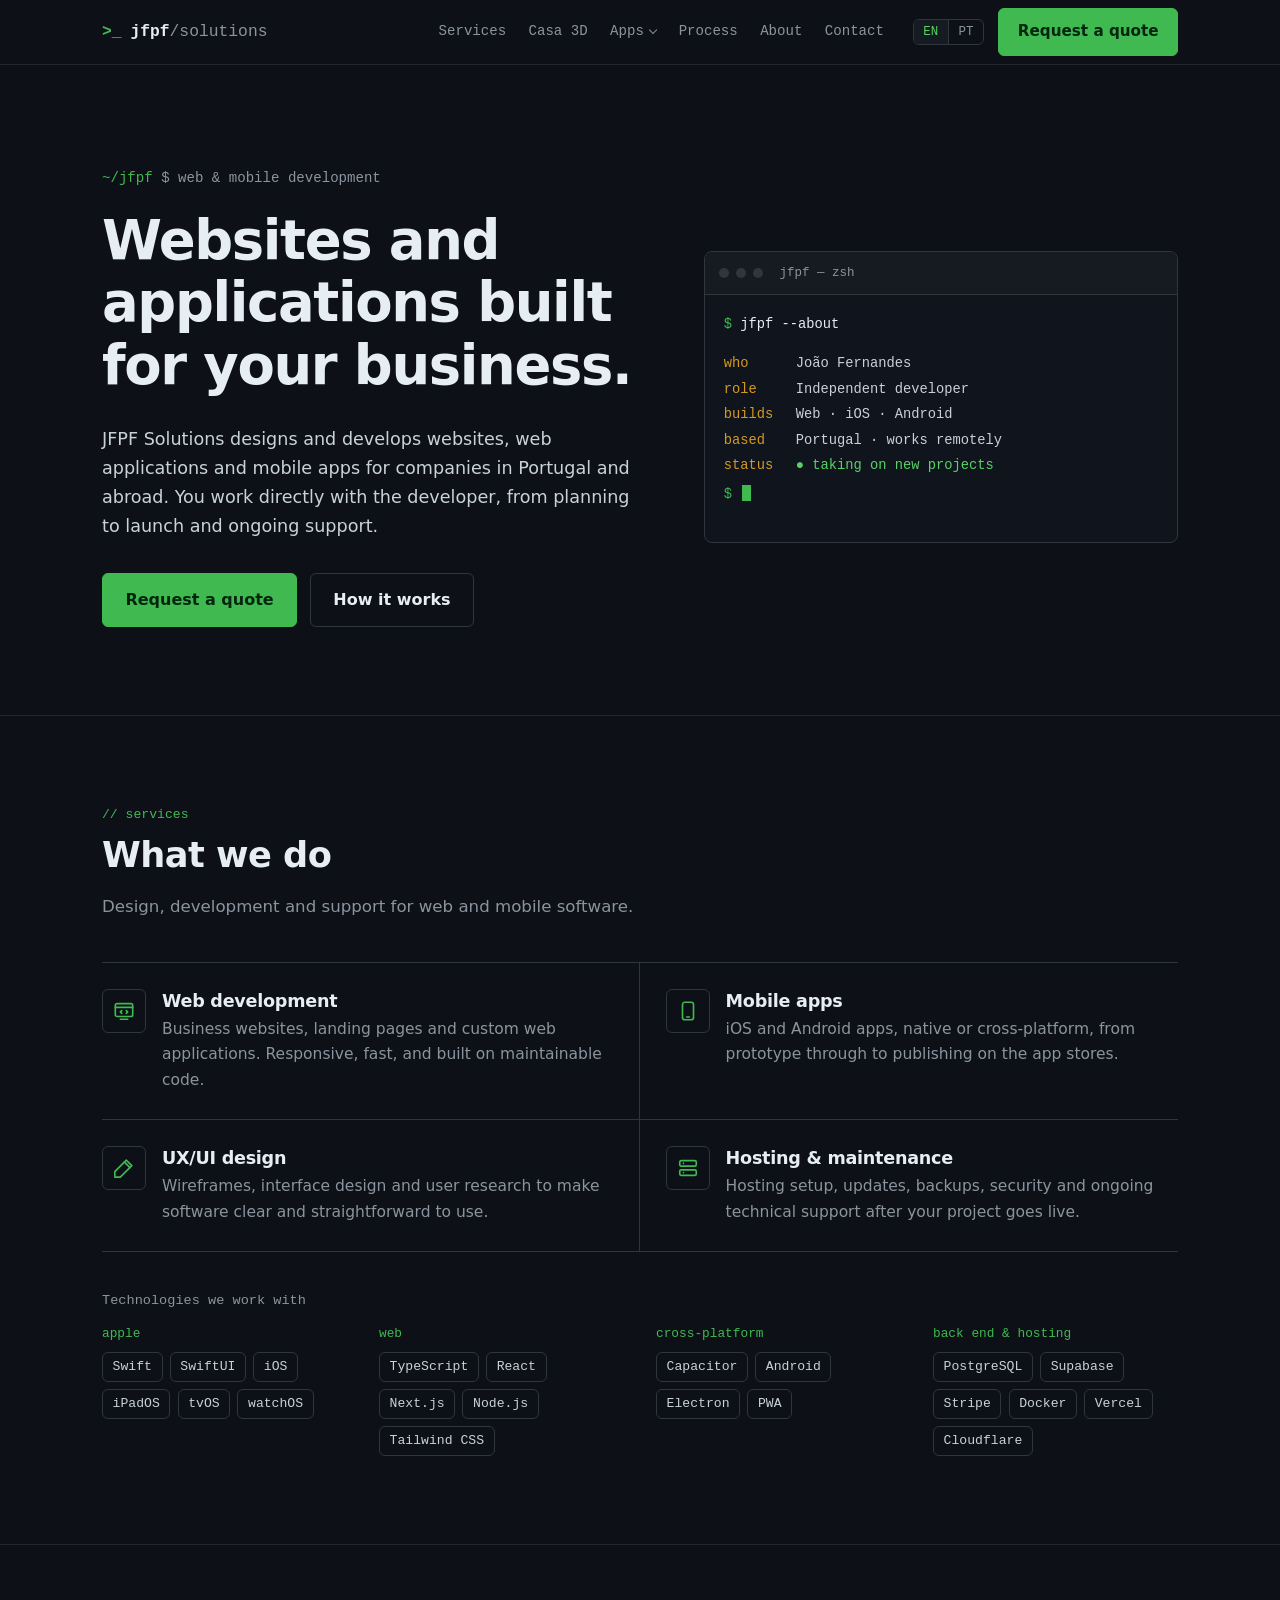
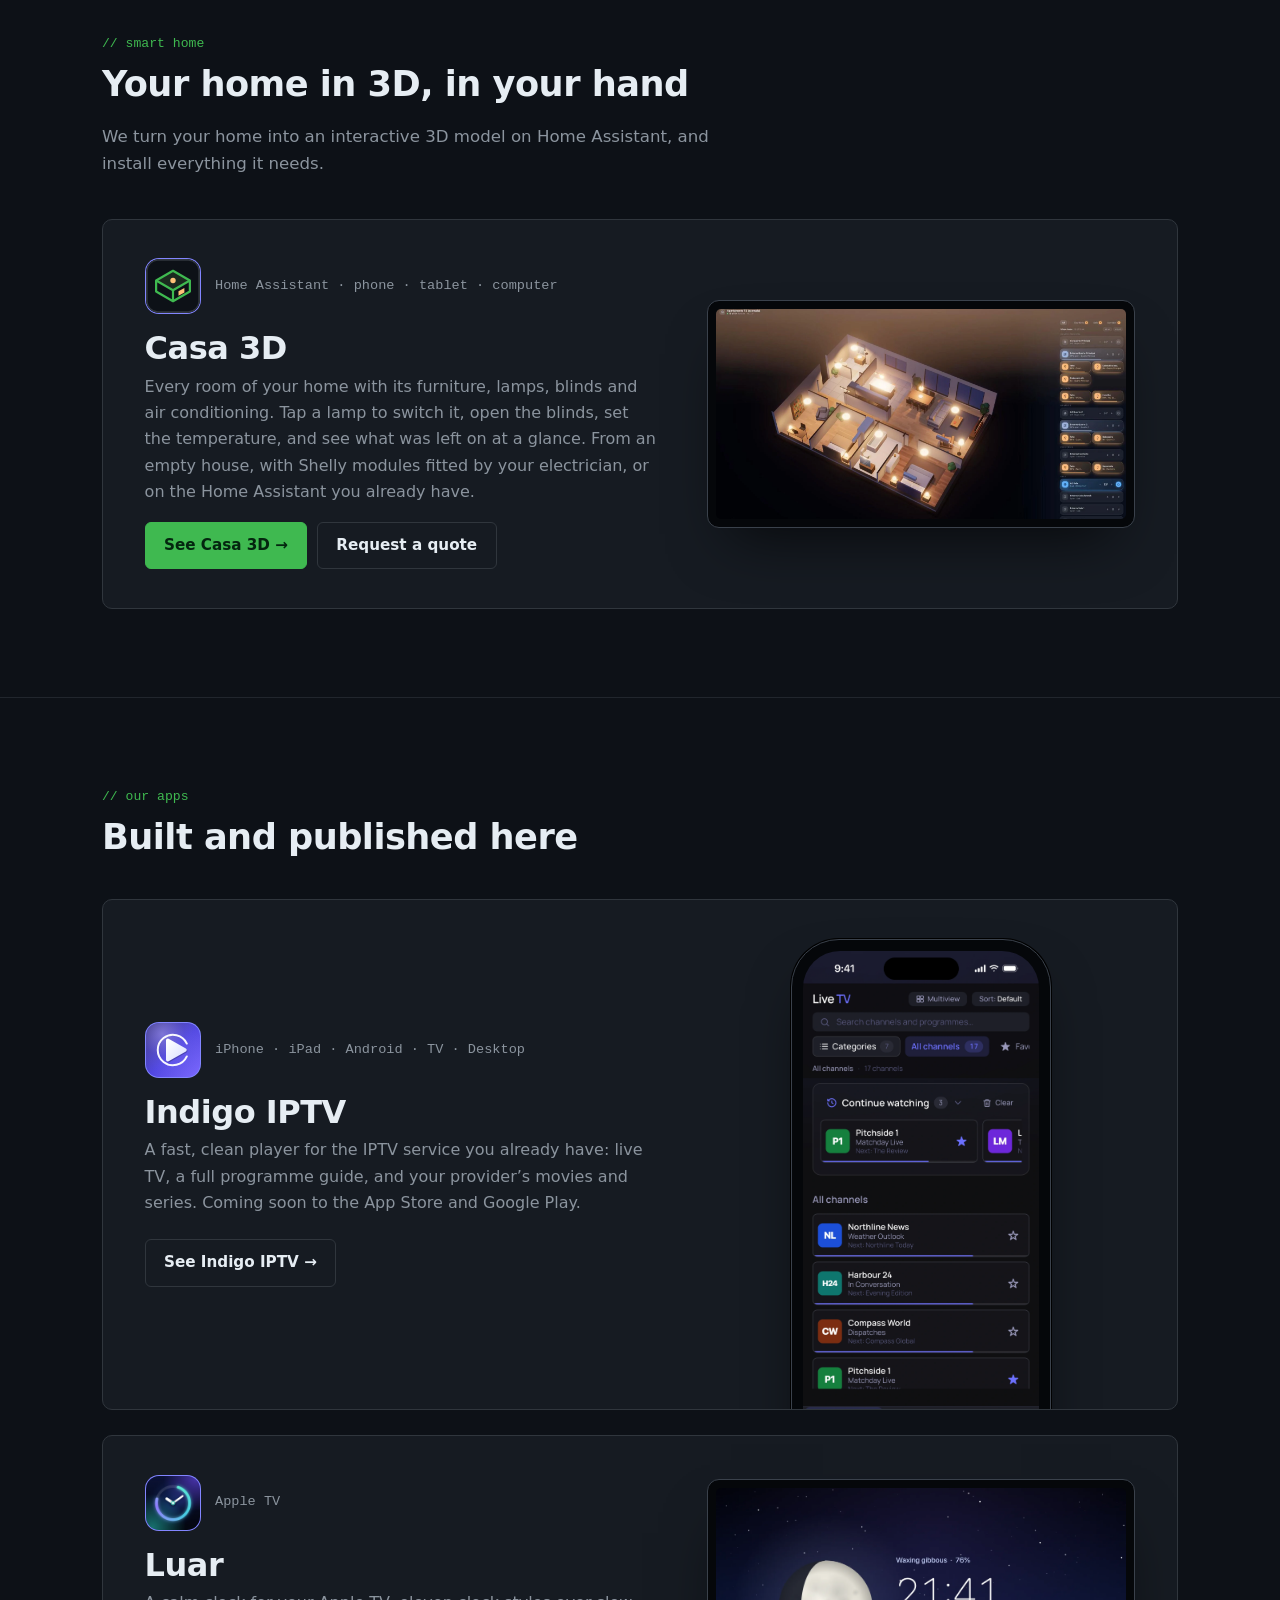
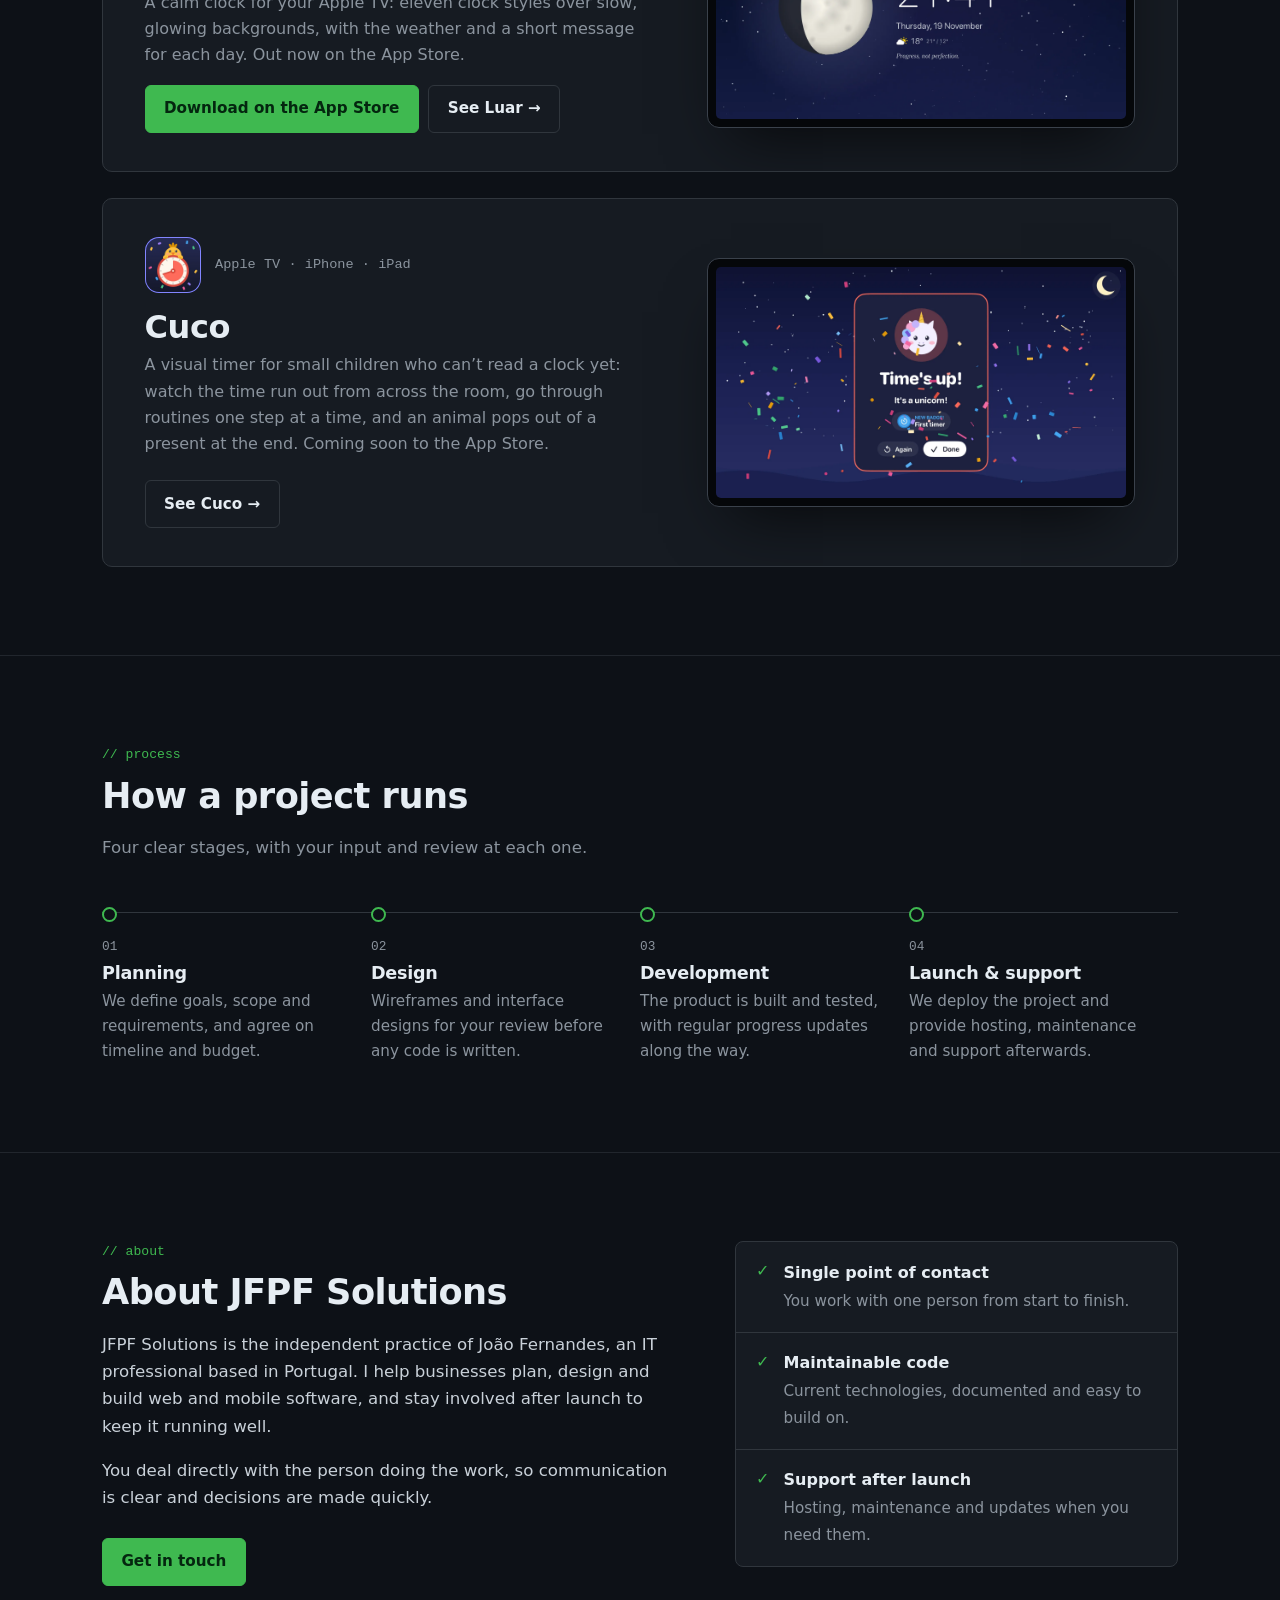
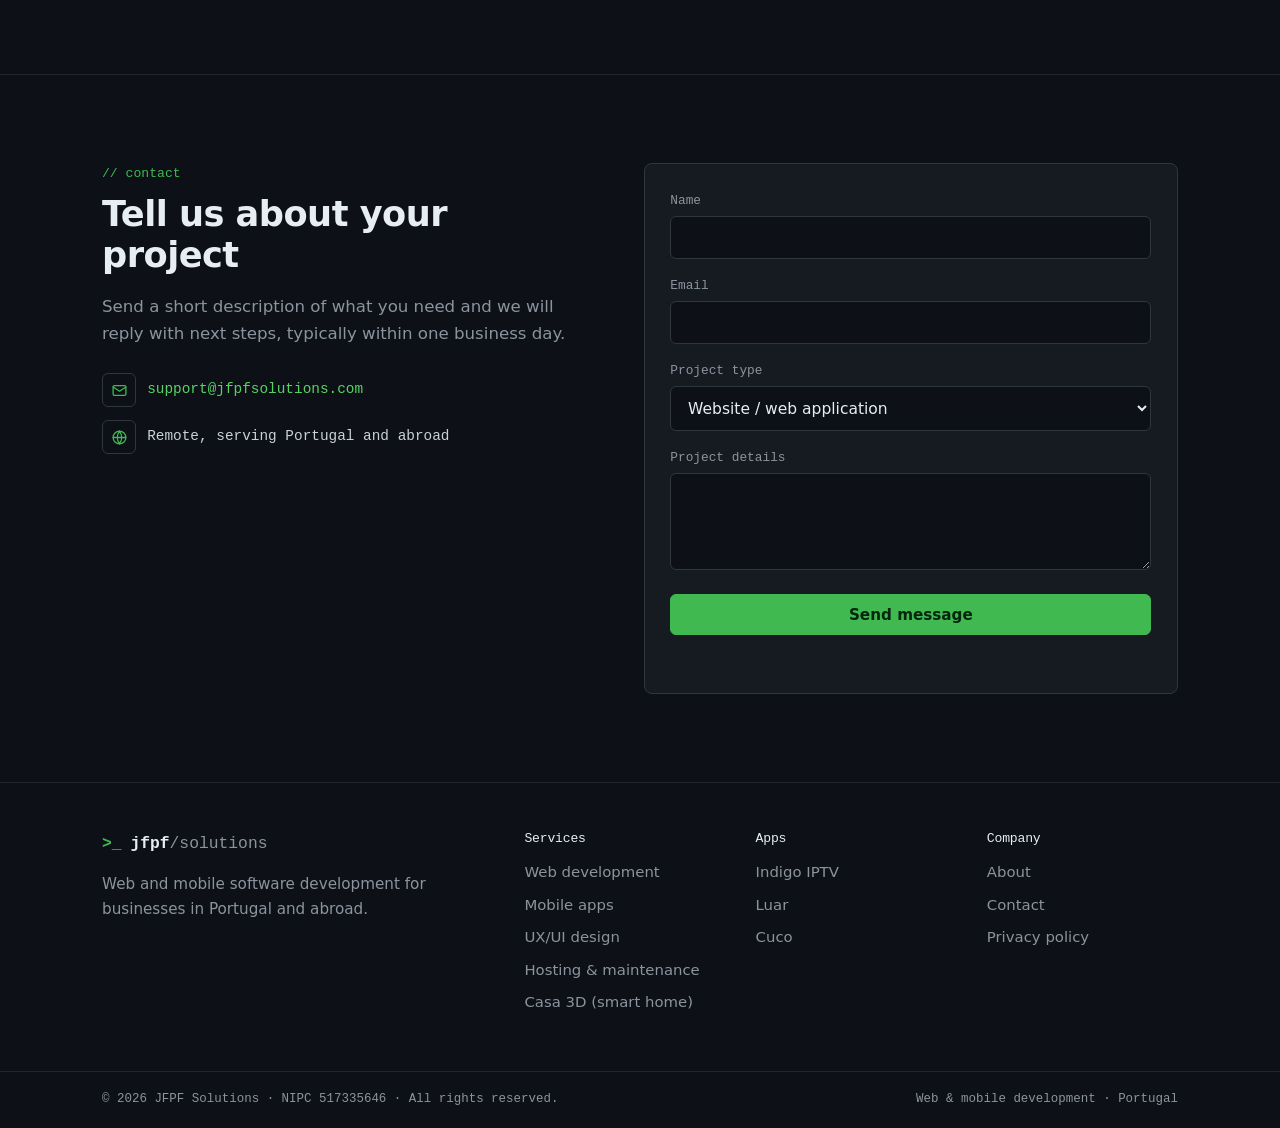
==== commit 3fcb16ba: "Casa 3D: page for the 3D smart-home service, and its section on the home page - casa-3d/: what it do" ====
--- a/index.html
+++ b/index.html
@@ -25,6 +25,7 @@
     <nav class="main-nav" id="mainNav">
       <ul>
         <li><a href="#services" data-en="Services" data-pt="Serviços">Services</a></li>
+        <li><a href="casa-3d/">Casa 3D</a></li>
         <li class="nav-menu">
           <details>
             <summary data-en="Apps" data-pt="Apps">Apps</summary>
@@ -33,7 +34,6 @@
               <li><a href="indigo-iptv/"><img src="assets/indigo/icon.svg" alt="" width="36" height="36"><span>Indigo IPTV<small data-en="Player for your IPTV service" data-pt="Leitor para o seu serviço IPTV">Player for your IPTV service</small></span></a></li>
               <li><a href="luar/"><img src="assets/luar/icon.webp" alt="" width="36" height="36"><span>Luar<small data-en="A calm clock for Apple TV" data-pt="Um relógio calmo para a Apple TV">A calm clock for Apple TV</small></span></a></li>
               <li><a href="cuco/"><img src="assets/cuco/icon.webp" alt="" width="36" height="36"><span>Cuco<small data-en="A visual timer for children" data-pt="Um temporizador visual para crianças">A visual timer for children</small></span></a></li>
-              <li><a href="bingo/"><img src="assets/bingo/icon.webp" alt="" width="36" height="36"><span>Bingo Caller<small data-en="Bingo, called aloud on your TV" data-pt="Bingo cantado na sua TV">Bingo, called aloud on your TV</small></span></a></li>
               <li class="nav-menu-all"><a href="#apps" data-en="All apps →" data-pt="Todas as apps →">All apps →</a></li>
             </ul>
           </details>
@@ -175,6 +175,38 @@
   </div>
 </section>
 
+<!-- ===== CASA 3D ===== -->
+<section class="section" id="casa-3d">
+  <div class="container">
+    <div class="section-head">
+      <span class="eyebrow" data-en="Smart home" data-pt="Casa inteligente">Smart home</span>
+      <h2 data-en="Your home in 3D, in your hand" data-pt="A sua casa em 3D, na palma da mão">Your home in 3D, in your hand</h2>
+      <p data-en="We turn your home into an interactive 3D model on Home Assistant, and install everything it needs."
+         data-pt="Transformamos a sua casa num modelo 3D interativo no Home Assistant, e instalamos tudo o que for preciso.">
+        We turn your home into an interactive 3D model on Home Assistant, and install everything it needs.</p>
+    </div>
+    <div class="product">
+      <div>
+        <div class="app-name">
+          <img class="app-icon" src="assets/casa-3d/icon.svg" alt="" width="56" height="56">
+          <span data-en="Home Assistant · phone · tablet · computer" data-pt="Home Assistant · telemóvel · tablet · computador">Home Assistant · phone · tablet · computer</span>
+        </div>
+        <h3>Casa 3D</h3>
+        <p data-en="Every room of your home with its furniture, lamps, blinds and air conditioning. Tap a lamp to switch it, open the blinds, set the temperature, and see what was left on at a glance. From an empty house, with Shelly modules fitted by your electrician, or on the Home Assistant you already have."
+           data-pt="Cada divisão da sua casa com os móveis, os candeeiros, os estores e o ar condicionado. Toque num candeeiro para o ligar, abra os estores, acerte a temperatura e veja num relance o que ficou ligado. Numa casa sem nada, com módulos Shelly colocados pelo seu eletricista, ou no Home Assistant que já tem.">
+          Every room of your home with its furniture, lamps, blinds and air conditioning. Tap a lamp to switch it, open the blinds, set the temperature, and see what was left on at a glance. From an empty house, with Shelly modules fitted by your electrician, or on the Home Assistant you already have.</p>
+        <div class="product-actions">
+          <a href="casa-3d/" class="btn btn-primary" data-en="See Casa 3D →" data-pt="Ver o Casa 3D →">See Casa 3D →</a>
+          <a href="#contact" class="btn btn-outline" data-en="Request a quote" data-pt="Pedir orçamento">Request a quote</a>
+        </div>
+      </div>
+      <div class="product-shot product-shot--tv" aria-hidden="true">
+        <div class="tablet"><img src="assets/casa-3d/home.webp" alt="" width="1512" height="776" loading="lazy"></div>
+      </div>
+    </div>
+  </div>
+</section>
+
 <!-- ===== PRODUCT ===== -->
 <section class="section" id="apps">
   <div class="container">
@@ -231,22 +263,6 @@
       </div>
       <div class="product-shot product-shot--tv" aria-hidden="true">
         <div class="tablet"><img src="assets/cuco/tv-surprise.webp" alt="" width="1920" height="1080" loading="lazy"></div>
-      </div>
-    </div>
-    <div class="product">
-      <div>
-        <div class="app-name">
-          <img class="app-icon" src="assets/bingo/icon.webp" alt="" width="56" height="56">
-          <span>Apple TV · iPhone · iPad</span>
-        </div>
-        <h3>Bingo Caller</h3>
-        <p data-en="Bingo for the whole room: the board on your Apple TV, every number called aloud in English or Portuguese, and cards printed from your iPhone that the TV checks when someone shouts “Bingo!”. Coming soon to the App Store."
-           data-pt="Bingo para a sala toda: o painel na Apple TV, cada número cantado em voz alta, em português ou em inglês, e cartões impressos no iPhone, que a TV verifica quando alguém diz «Bingo!». Brevemente na App Store.">
-          Bingo for the whole room: the board on your Apple TV, every number called aloud in English or Portuguese, and cards printed from your iPhone that the TV checks when someone shouts “Bingo!”. Coming soon to the App Store.</p>
-        <a href="bingo/" class="btn btn-outline" data-en="See Bingo Caller →" data-pt="Ver o Bingo Caller →">See Bingo Caller →</a>
-      </div>
-      <div class="product-shot product-shot--tv" aria-hidden="true">
-        <div class="tablet"><img src="assets/bingo/tv-game.webp" alt="" width="1920" height="1080" loading="lazy"></div>
       </div>
     </div>
   </div>
@@ -396,6 +412,7 @@
         <li><a href="#services" data-en="Mobile apps" data-pt="Aplicações móveis">Mobile apps</a></li>
         <li><a href="#services" data-en="UX/UI design" data-pt="Design UX/UI">UX/UI design</a></li>
         <li><a href="#services" data-en="Hosting &amp; maintenance" data-pt="Alojamento e manutenção">Hosting &amp; maintenance</a></li>
+        <li><a href="casa-3d/" data-en="Casa 3D (smart home)" data-pt="Casa 3D (casa inteligente)">Casa 3D (smart home)</a></li>
       </ul>
     </div>
     <div class="footer-col">
@@ -404,7 +421,6 @@
         <li><a href="indigo-iptv/">Indigo IPTV</a></li>
         <li><a href="luar/">Luar</a></li>
         <li><a href="cuco/">Cuco</a></li>
-        <li><a href="bingo/">Bingo Caller</a></li>
       </ul>
     </div>
     <div class="footer-col">
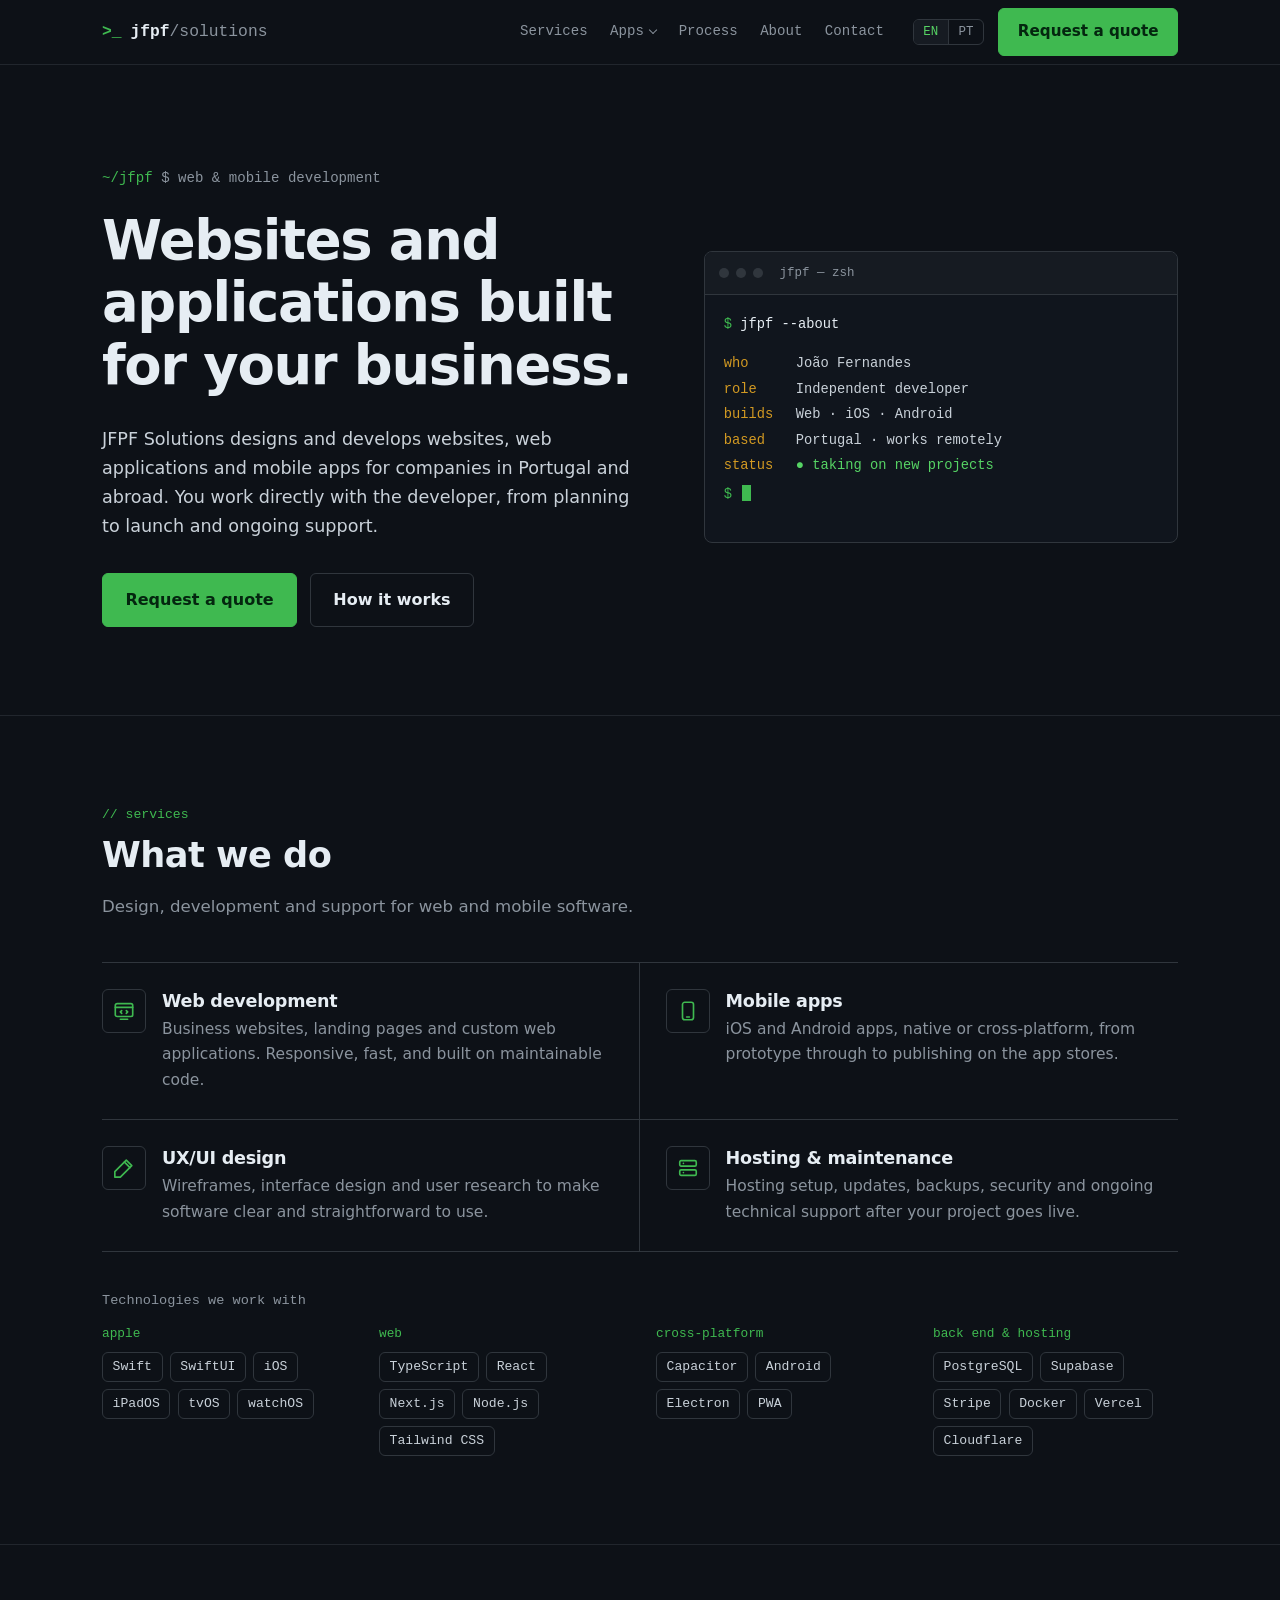
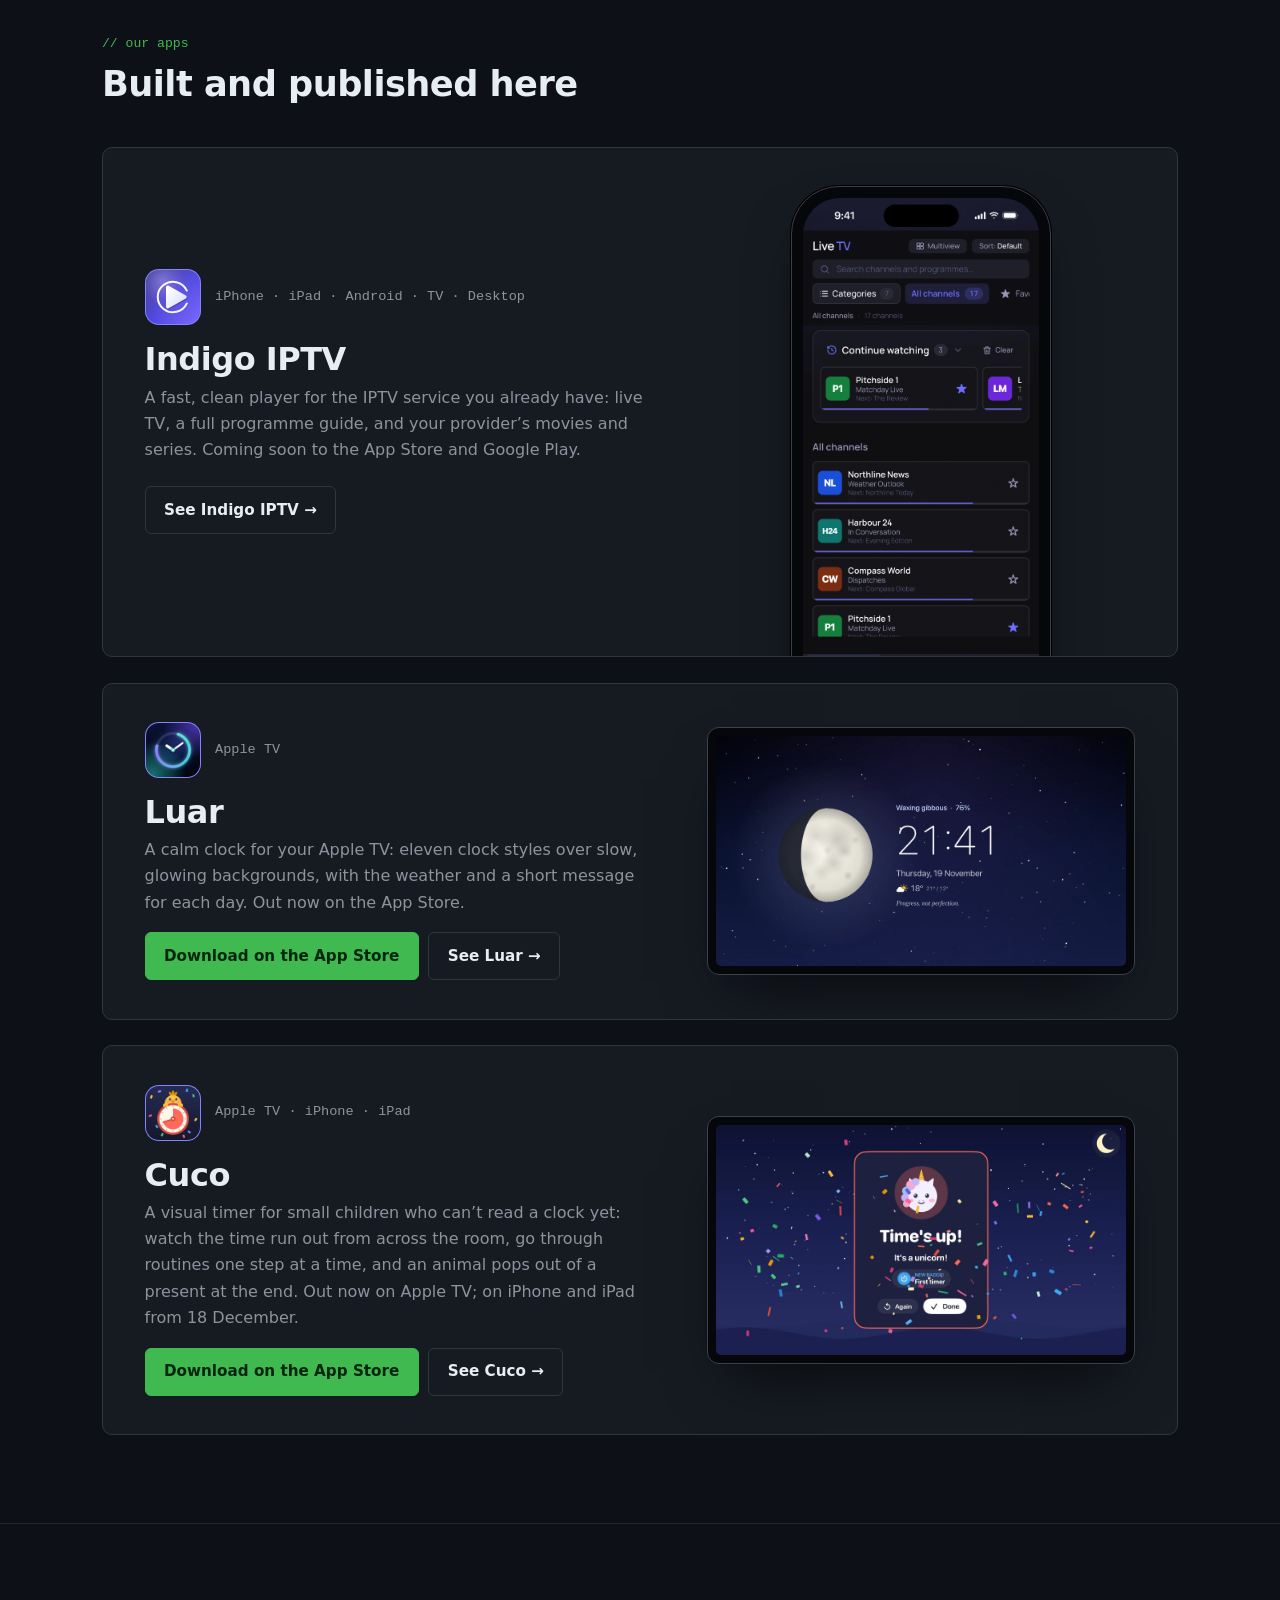
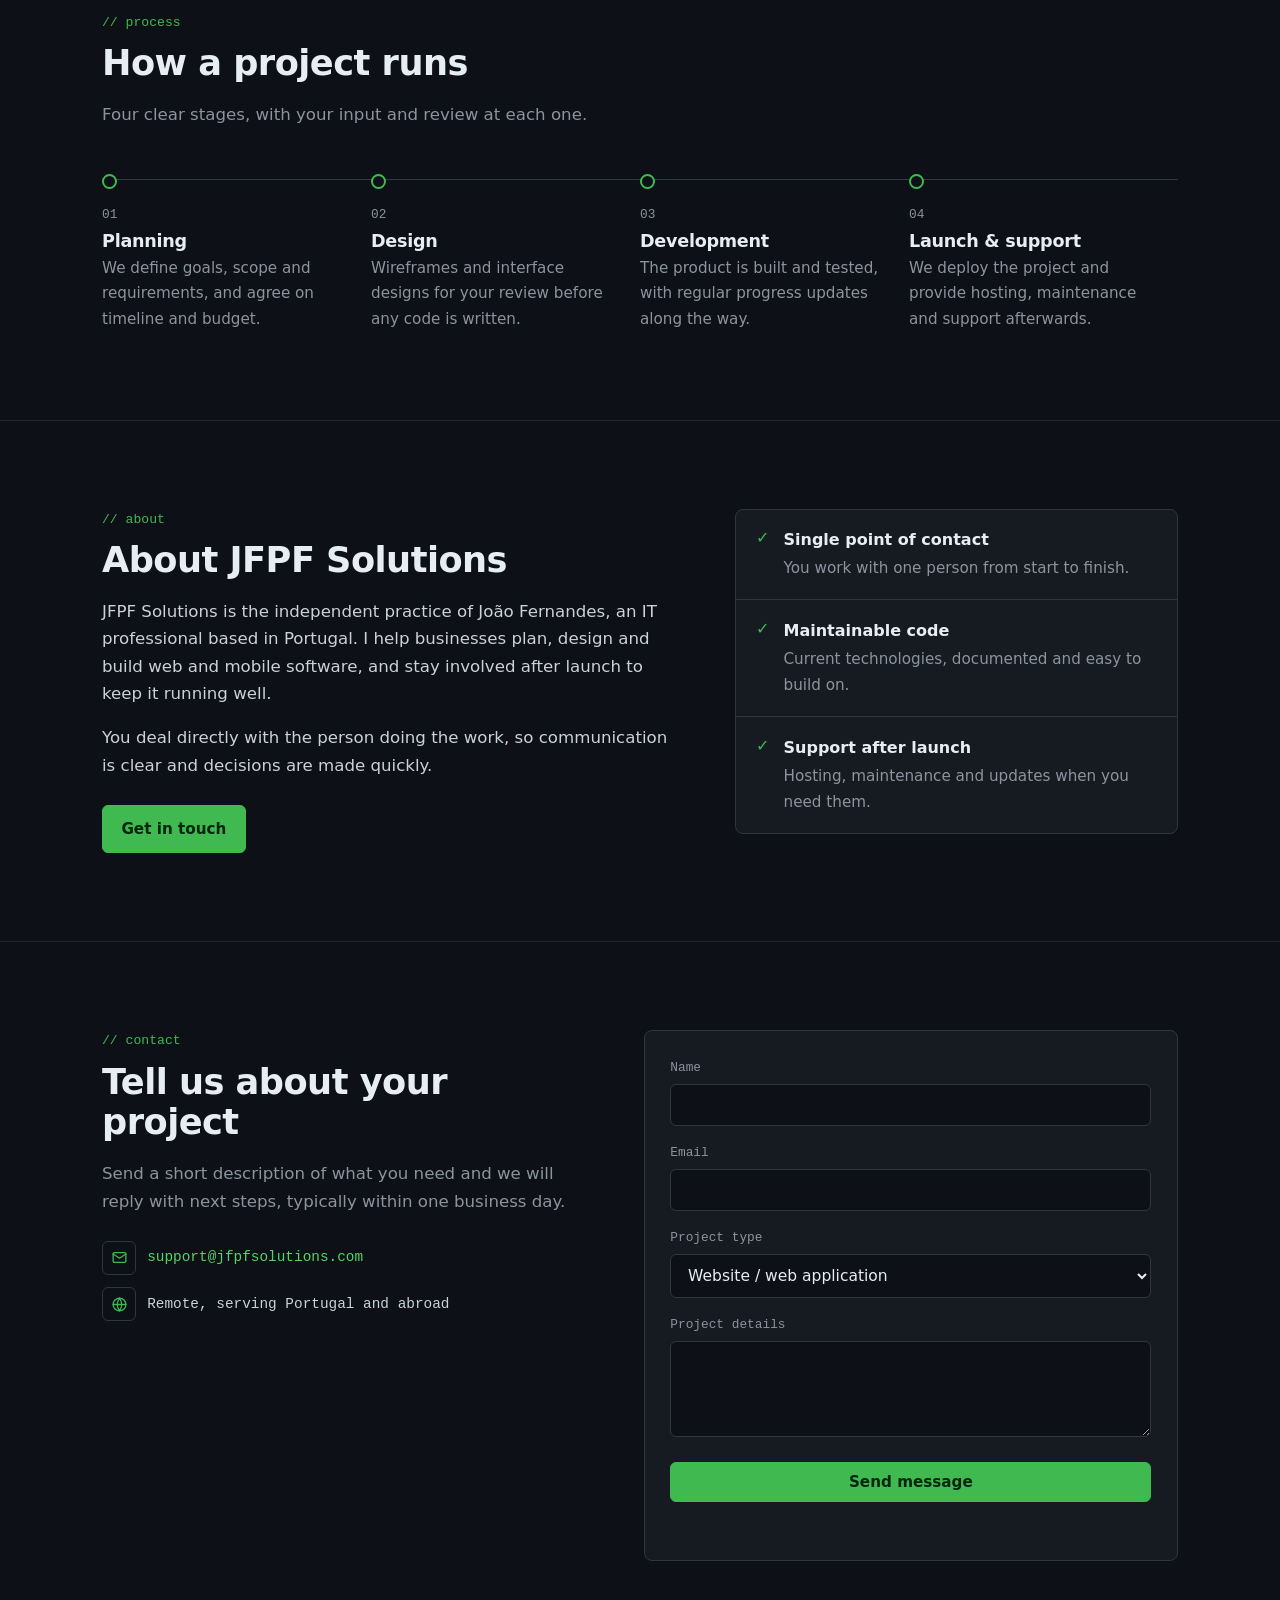
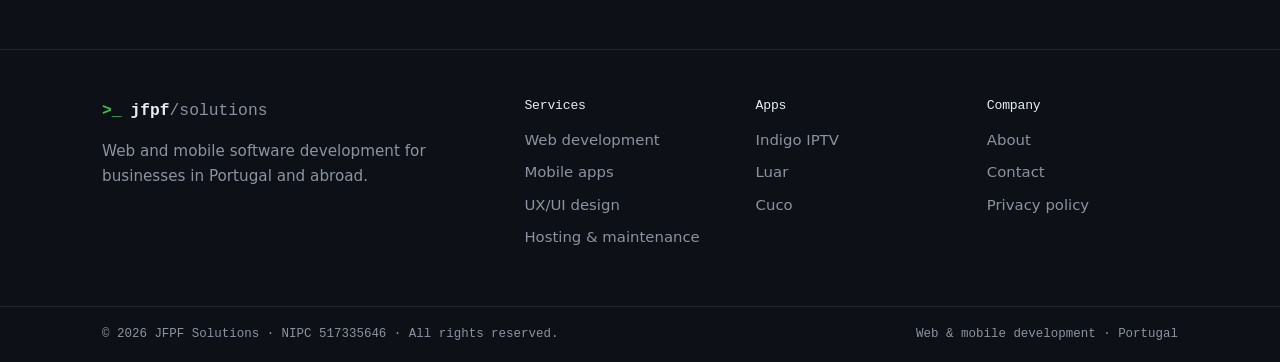
==== commit 308fcb30: "Cuco is out on Apple TV: App Store button on the Cuco page and home card, and a press kit page - cuc" ====
--- a/index.html
+++ b/index.html
@@ -25,7 +25,6 @@
     <nav class="main-nav" id="mainNav">
       <ul>
         <li><a href="#services" data-en="Services" data-pt="Serviços">Services</a></li>
-        <li><a href="casa-3d/">Casa 3D</a></li>
         <li class="nav-menu">
           <details>
             <summary data-en="Apps" data-pt="Apps">Apps</summary>
@@ -175,38 +174,6 @@
   </div>
 </section>
 
-<!-- ===== CASA 3D ===== -->
-<section class="section" id="casa-3d">
-  <div class="container">
-    <div class="section-head">
-      <span class="eyebrow" data-en="Smart home" data-pt="Casa inteligente">Smart home</span>
-      <h2 data-en="Your home in 3D, in your hand" data-pt="A sua casa em 3D, na palma da mão">Your home in 3D, in your hand</h2>
-      <p data-en="We turn your home into an interactive 3D model on Home Assistant, and install everything it needs."
-         data-pt="Transformamos a sua casa num modelo 3D interativo no Home Assistant, e instalamos tudo o que for preciso.">
-        We turn your home into an interactive 3D model on Home Assistant, and install everything it needs.</p>
-    </div>
-    <div class="product">
-      <div>
-        <div class="app-name">
-          <img class="app-icon" src="assets/casa-3d/icon.svg" alt="" width="56" height="56">
-          <span data-en="Home Assistant · phone · tablet · computer" data-pt="Home Assistant · telemóvel · tablet · computador">Home Assistant · phone · tablet · computer</span>
-        </div>
-        <h3>Casa 3D</h3>
-        <p data-en="Every room of your home with its furniture, lamps, blinds and air conditioning. Tap a lamp to switch it, open the blinds, set the temperature, and see what was left on at a glance. From an empty house, with Shelly modules fitted by your electrician, or on the Home Assistant you already have."
-           data-pt="Cada divisão da sua casa com os móveis, os candeeiros, os estores e o ar condicionado. Toque num candeeiro para o ligar, abra os estores, acerte a temperatura e veja num relance o que ficou ligado. Numa casa sem nada, com módulos Shelly colocados pelo seu eletricista, ou no Home Assistant que já tem.">
-          Every room of your home with its furniture, lamps, blinds and air conditioning. Tap a lamp to switch it, open the blinds, set the temperature, and see what was left on at a glance. From an empty house, with Shelly modules fitted by your electrician, or on the Home Assistant you already have.</p>
-        <div class="product-actions">
-          <a href="casa-3d/" class="btn btn-primary" data-en="See Casa 3D →" data-pt="Ver o Casa 3D →">See Casa 3D →</a>
-          <a href="#contact" class="btn btn-outline" data-en="Request a quote" data-pt="Pedir orçamento">Request a quote</a>
-        </div>
-      </div>
-      <div class="product-shot product-shot--tv" aria-hidden="true">
-        <div class="tablet"><img src="assets/casa-3d/home.webp" alt="" width="1512" height="776" loading="lazy"></div>
-      </div>
-    </div>
-  </div>
-</section>
-
 <!-- ===== PRODUCT ===== -->
 <section class="section" id="apps">
   <div class="container">
@@ -256,10 +223,13 @@
           <span>Apple TV · iPhone · iPad</span>
         </div>
         <h3>Cuco</h3>
-        <p data-en="A visual timer for small children who can’t read a clock yet: watch the time run out from across the room, go through routines one step at a time, and an animal pops out of a present at the end. Coming soon to the App Store."
-           data-pt="Um temporizador visual para crianças pequenas que ainda não sabem ler as horas: o tempo a passar visto do outro lado da sala, rotinas um passo de cada vez, e no fim sai um animal de um presente. Brevemente na App Store.">
-          A visual timer for small children who can’t read a clock yet: watch the time run out from across the room, go through routines one step at a time, and an animal pops out of a present at the end. Coming soon to the App Store.</p>
-        <a href="cuco/" class="btn btn-outline" data-en="See Cuco →" data-pt="Ver o Cuco →">See Cuco →</a>
+        <p data-en="A visual timer for small children who can’t read a clock yet: watch the time run out from across the room, go through routines one step at a time, and an animal pops out of a present at the end. Out now on Apple TV; on iPhone and iPad from 18 December."
+           data-pt="Um temporizador visual para crianças pequenas que ainda não sabem ler as horas: o tempo a passar visto do outro lado da sala, rotinas um passo de cada vez, e no fim sai um animal de um presente. Já na Apple TV; no iPhone e no iPad a partir de 18 de dezembro.">
+          A visual timer for small children who can’t read a clock yet: watch the time run out from across the room, go through routines one step at a time, and an animal pops out of a present at the end. Out now on Apple TV; on iPhone and iPad from 18 December.</p>
+        <div class="product-actions">
+          <a href="https://apps.apple.com/app/apple-store/id6834225652?pt=129713892&amp;ct=website-home&amp;mt=8" class="btn btn-primary" rel="noopener" data-en="Download on the App Store" data-pt="Descarregar na App Store">Download on the App Store</a>
+          <a href="cuco/" class="btn btn-outline" data-en="See Cuco →" data-pt="Ver o Cuco →">See Cuco →</a>
+        </div>
       </div>
       <div class="product-shot product-shot--tv" aria-hidden="true">
         <div class="tablet"><img src="assets/cuco/tv-surprise.webp" alt="" width="1920" height="1080" loading="lazy"></div>
@@ -412,7 +382,6 @@
         <li><a href="#services" data-en="Mobile apps" data-pt="Aplicações móveis">Mobile apps</a></li>
         <li><a href="#services" data-en="UX/UI design" data-pt="Design UX/UI">UX/UI design</a></li>
         <li><a href="#services" data-en="Hosting &amp; maintenance" data-pt="Alojamento e manutenção">Hosting &amp; maintenance</a></li>
-        <li><a href="casa-3d/" data-en="Casa 3D (smart home)" data-pt="Casa 3D (casa inteligente)">Casa 3D (smart home)</a></li>
       </ul>
     </div>
     <div class="footer-col">
--- a/css/styles.css
+++ b/css/styles.css
@@ -218,6 +218,7 @@
 .phone--sm img{border-radius:37px}
 .tablet{border-radius:26px;padding:14px;background:#05070a;border:1px solid #3a414b;box-shadow:0 30px 60px -24px rgba(0,0,0,.7)}
 .tablet img{border-radius:14px;width:100%}
+.tablet video{display:block;width:100%;height:auto;border-radius:5px}
 .landscape{border-radius:40px;padding:12px;background:#05070a;border:1px solid #3a414b;box-shadow:0 30px 60px -24px rgba(0,0,0,.7)}
 .landscape img{border-radius:29px;width:100%}
 
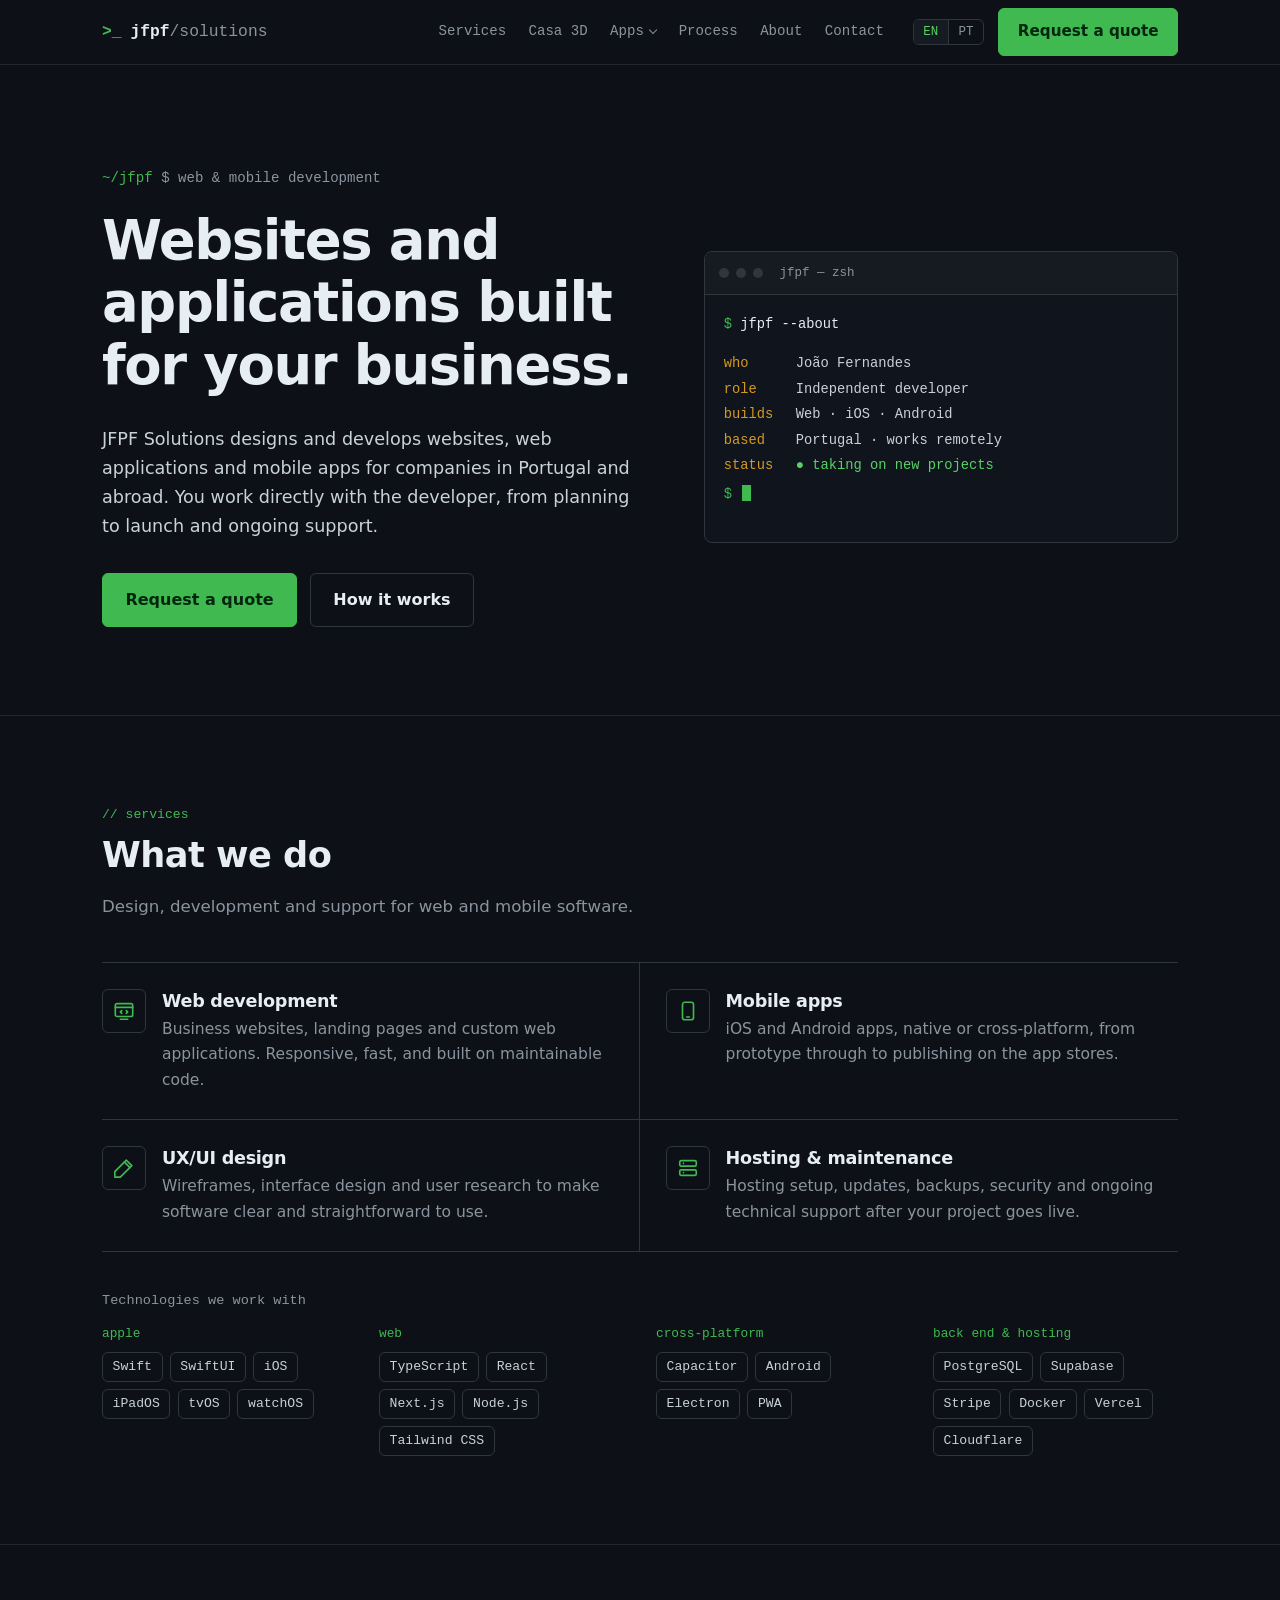
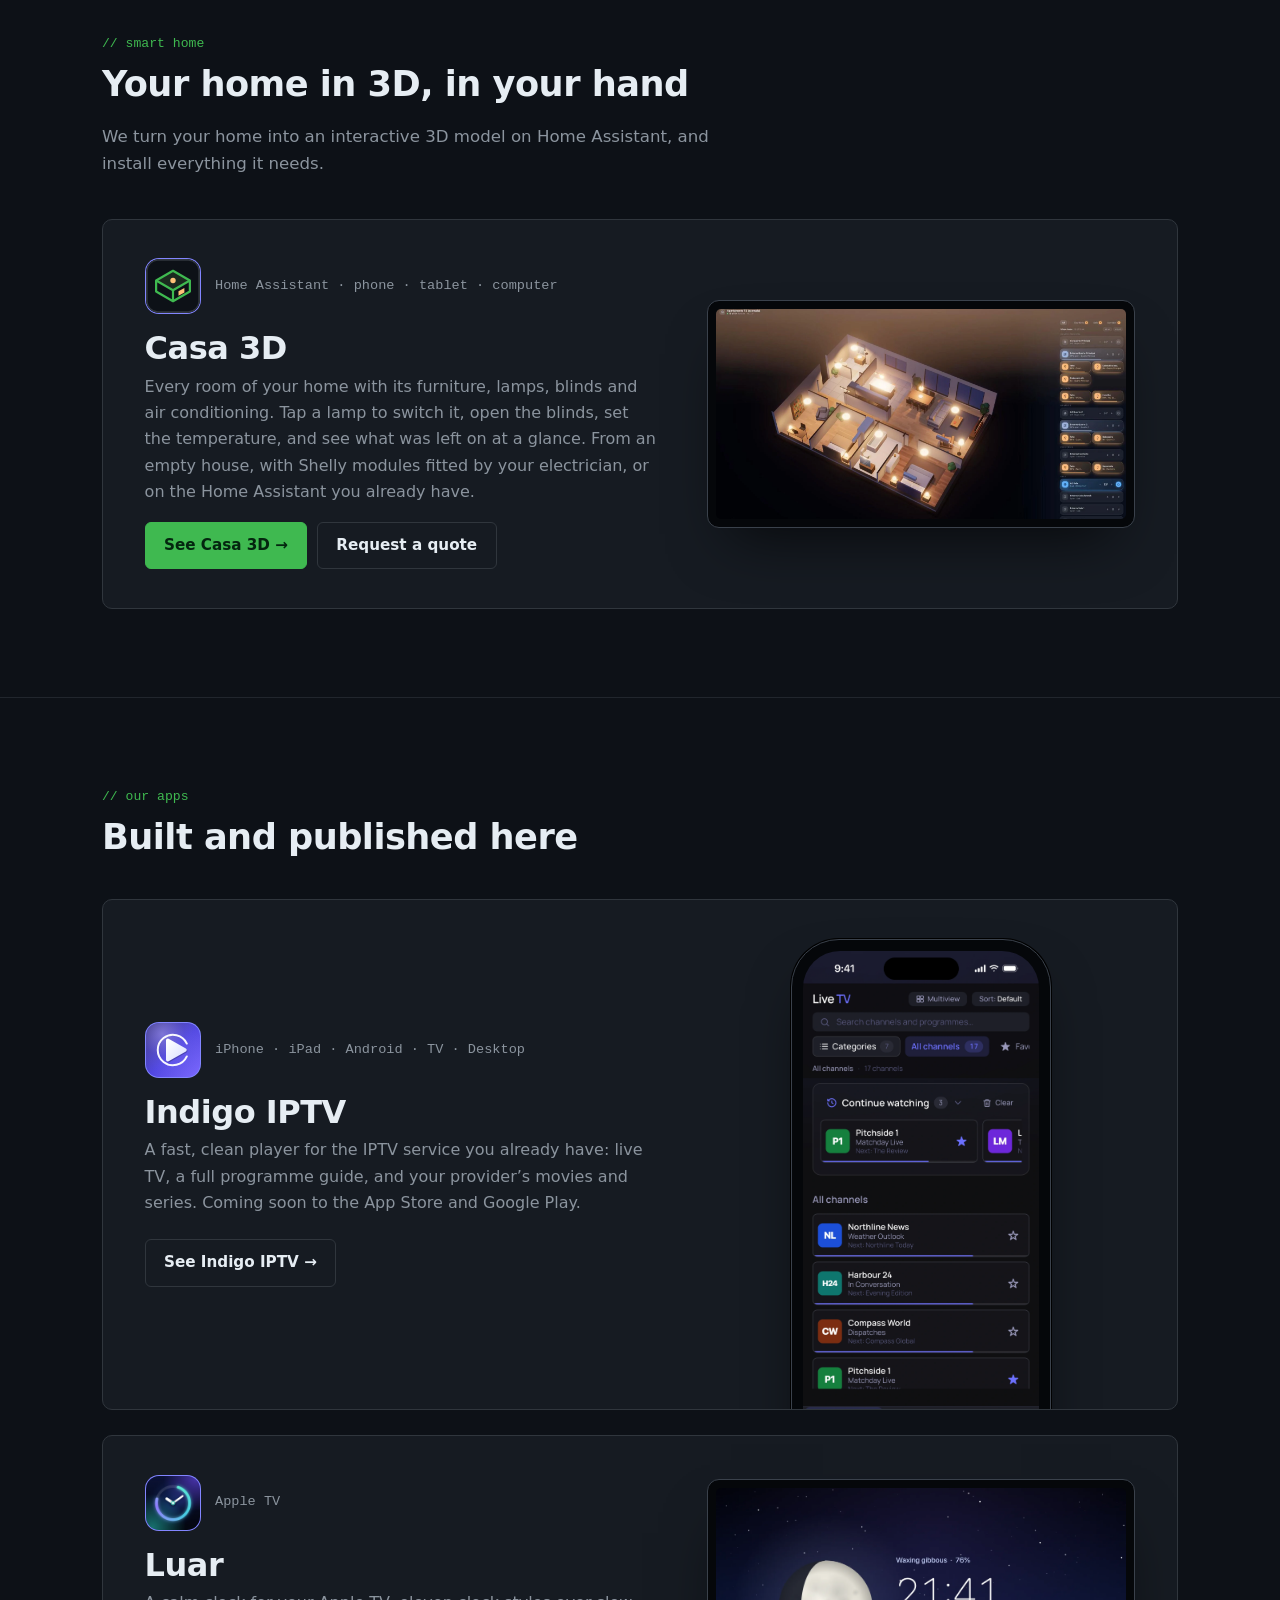
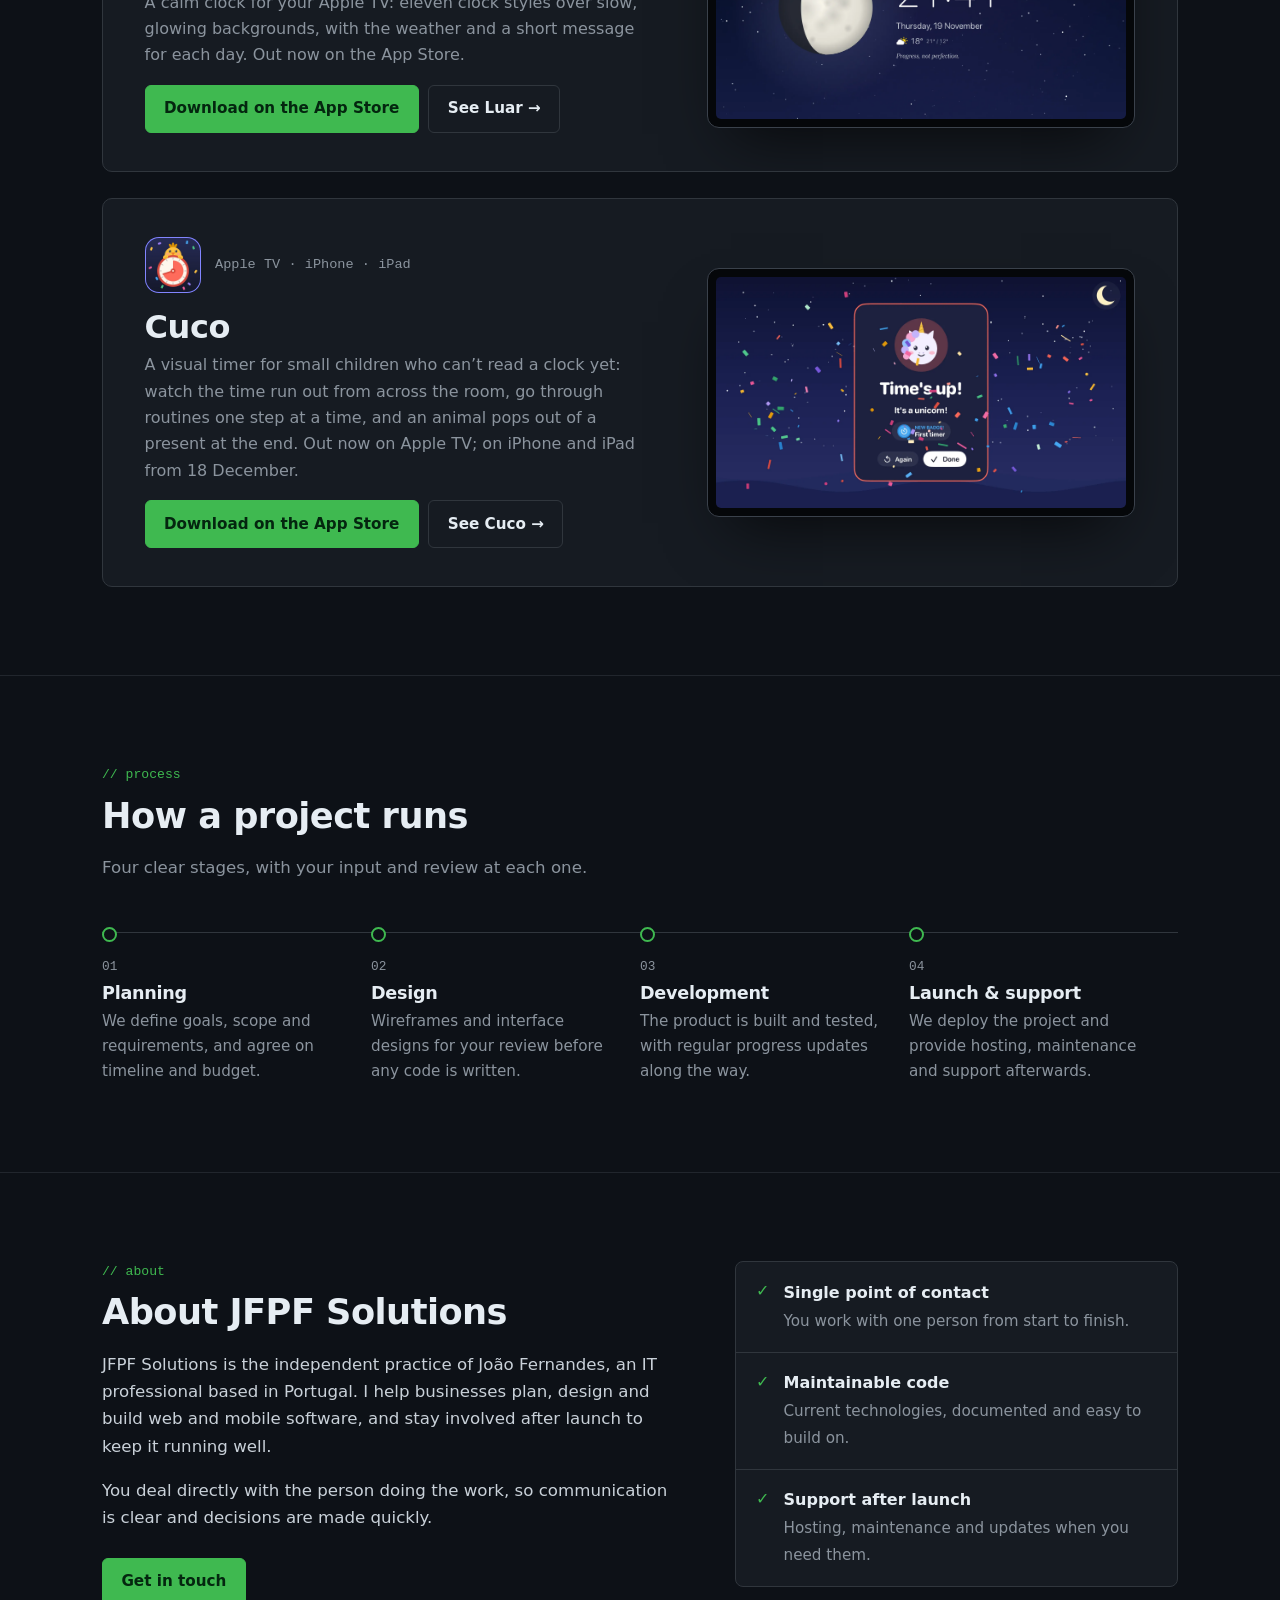
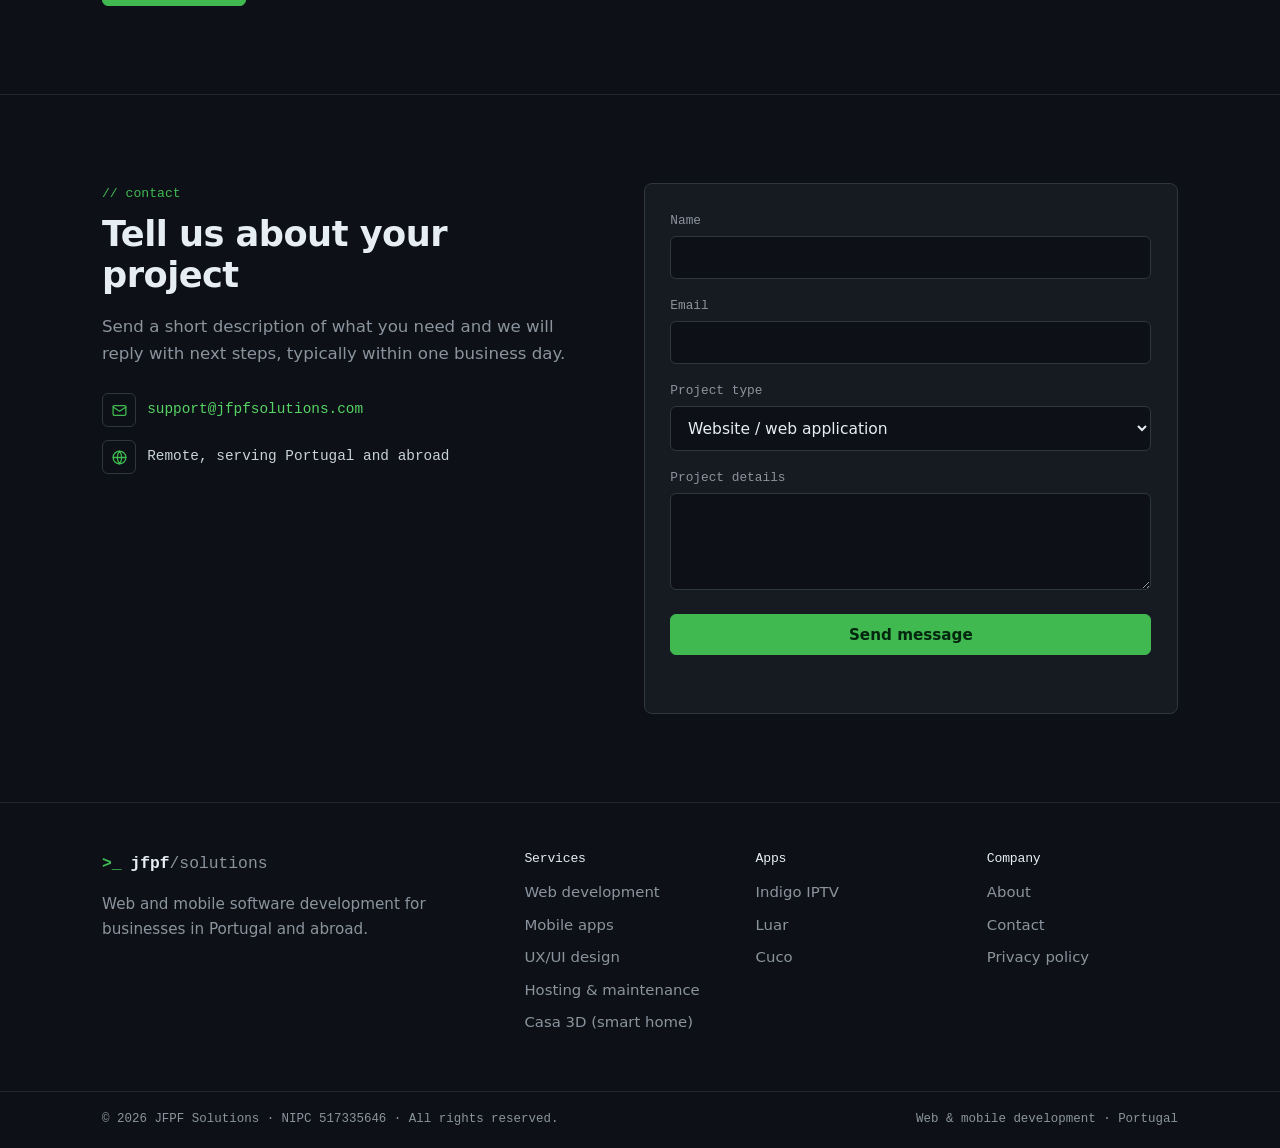
==== commit 653f3ddd: "Merge pull request #7 from joaofernandes95/casa-3d Casa 3D: smart-home service page" ====
--- a/index.html
+++ b/index.html
@@ -25,6 +25,7 @@
     <nav class="main-nav" id="mainNav">
       <ul>
         <li><a href="#services" data-en="Services" data-pt="Serviços">Services</a></li>
+        <li><a href="casa-3d/">Casa 3D</a></li>
         <li class="nav-menu">
           <details>
             <summary data-en="Apps" data-pt="Apps">Apps</summary>
@@ -169,6 +170,38 @@
           <h4 data-en="Back end &amp; hosting" data-pt="Back end e alojamento">Back end &amp; hosting</h4>
           <ul><li>PostgreSQL</li><li>Supabase</li><li>Stripe</li><li>Docker</li><li>Vercel</li><li>Cloudflare</li></ul>
         </div>
+      </div>
+    </div>
+  </div>
+</section>
+
+<!-- ===== CASA 3D ===== -->
+<section class="section" id="casa-3d">
+  <div class="container">
+    <div class="section-head">
+      <span class="eyebrow" data-en="Smart home" data-pt="Casa inteligente">Smart home</span>
+      <h2 data-en="Your home in 3D, in your hand" data-pt="A sua casa em 3D, na palma da mão">Your home in 3D, in your hand</h2>
+      <p data-en="We turn your home into an interactive 3D model on Home Assistant, and install everything it needs."
+         data-pt="Transformamos a sua casa num modelo 3D interativo no Home Assistant, e instalamos tudo o que for preciso.">
+        We turn your home into an interactive 3D model on Home Assistant, and install everything it needs.</p>
+    </div>
+    <div class="product">
+      <div>
+        <div class="app-name">
+          <img class="app-icon" src="assets/casa-3d/icon.svg" alt="" width="56" height="56">
+          <span data-en="Home Assistant · phone · tablet · computer" data-pt="Home Assistant · telemóvel · tablet · computador">Home Assistant · phone · tablet · computer</span>
+        </div>
+        <h3>Casa 3D</h3>
+        <p data-en="Every room of your home with its furniture, lamps, blinds and air conditioning. Tap a lamp to switch it, open the blinds, set the temperature, and see what was left on at a glance. From an empty house, with Shelly modules fitted by your electrician, or on the Home Assistant you already have."
+           data-pt="Cada divisão da sua casa com os móveis, os candeeiros, os estores e o ar condicionado. Toque num candeeiro para o ligar, abra os estores, acerte a temperatura e veja num relance o que ficou ligado. Numa casa sem nada, com módulos Shelly colocados pelo seu eletricista, ou no Home Assistant que já tem.">
+          Every room of your home with its furniture, lamps, blinds and air conditioning. Tap a lamp to switch it, open the blinds, set the temperature, and see what was left on at a glance. From an empty house, with Shelly modules fitted by your electrician, or on the Home Assistant you already have.</p>
+        <div class="product-actions">
+          <a href="casa-3d/" class="btn btn-primary" data-en="See Casa 3D →" data-pt="Ver o Casa 3D →">See Casa 3D →</a>
+          <a href="#contact" class="btn btn-outline" data-en="Request a quote" data-pt="Pedir orçamento">Request a quote</a>
+        </div>
+      </div>
+      <div class="product-shot product-shot--tv" aria-hidden="true">
+        <div class="tablet"><img src="assets/casa-3d/home.webp" alt="" width="1512" height="776" loading="lazy"></div>
       </div>
     </div>
   </div>
@@ -382,6 +415,7 @@
         <li><a href="#services" data-en="Mobile apps" data-pt="Aplicações móveis">Mobile apps</a></li>
         <li><a href="#services" data-en="UX/UI design" data-pt="Design UX/UI">UX/UI design</a></li>
         <li><a href="#services" data-en="Hosting &amp; maintenance" data-pt="Alojamento e manutenção">Hosting &amp; maintenance</a></li>
+        <li><a href="casa-3d/" data-en="Casa 3D (smart home)" data-pt="Casa 3D (casa inteligente)">Casa 3D (smart home)</a></li>
       </ul>
     </div>
     <div class="footer-col">
